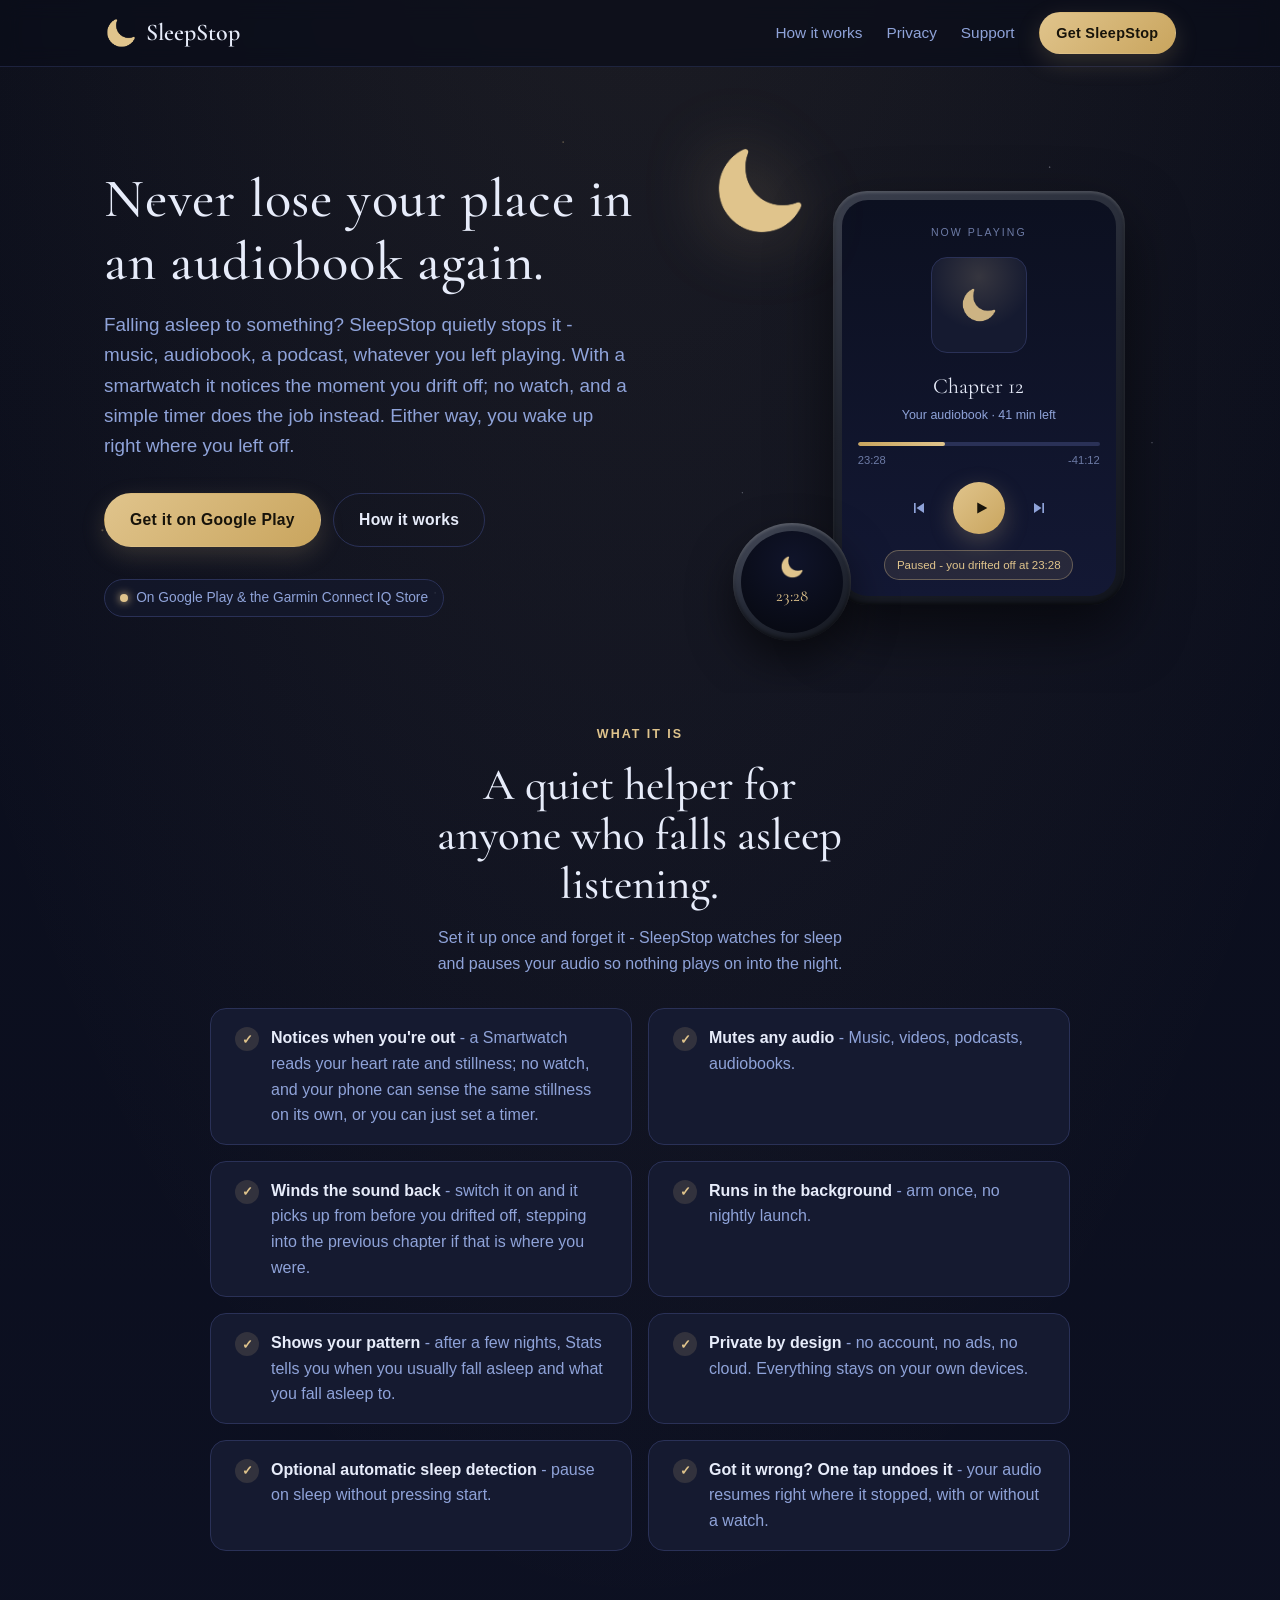
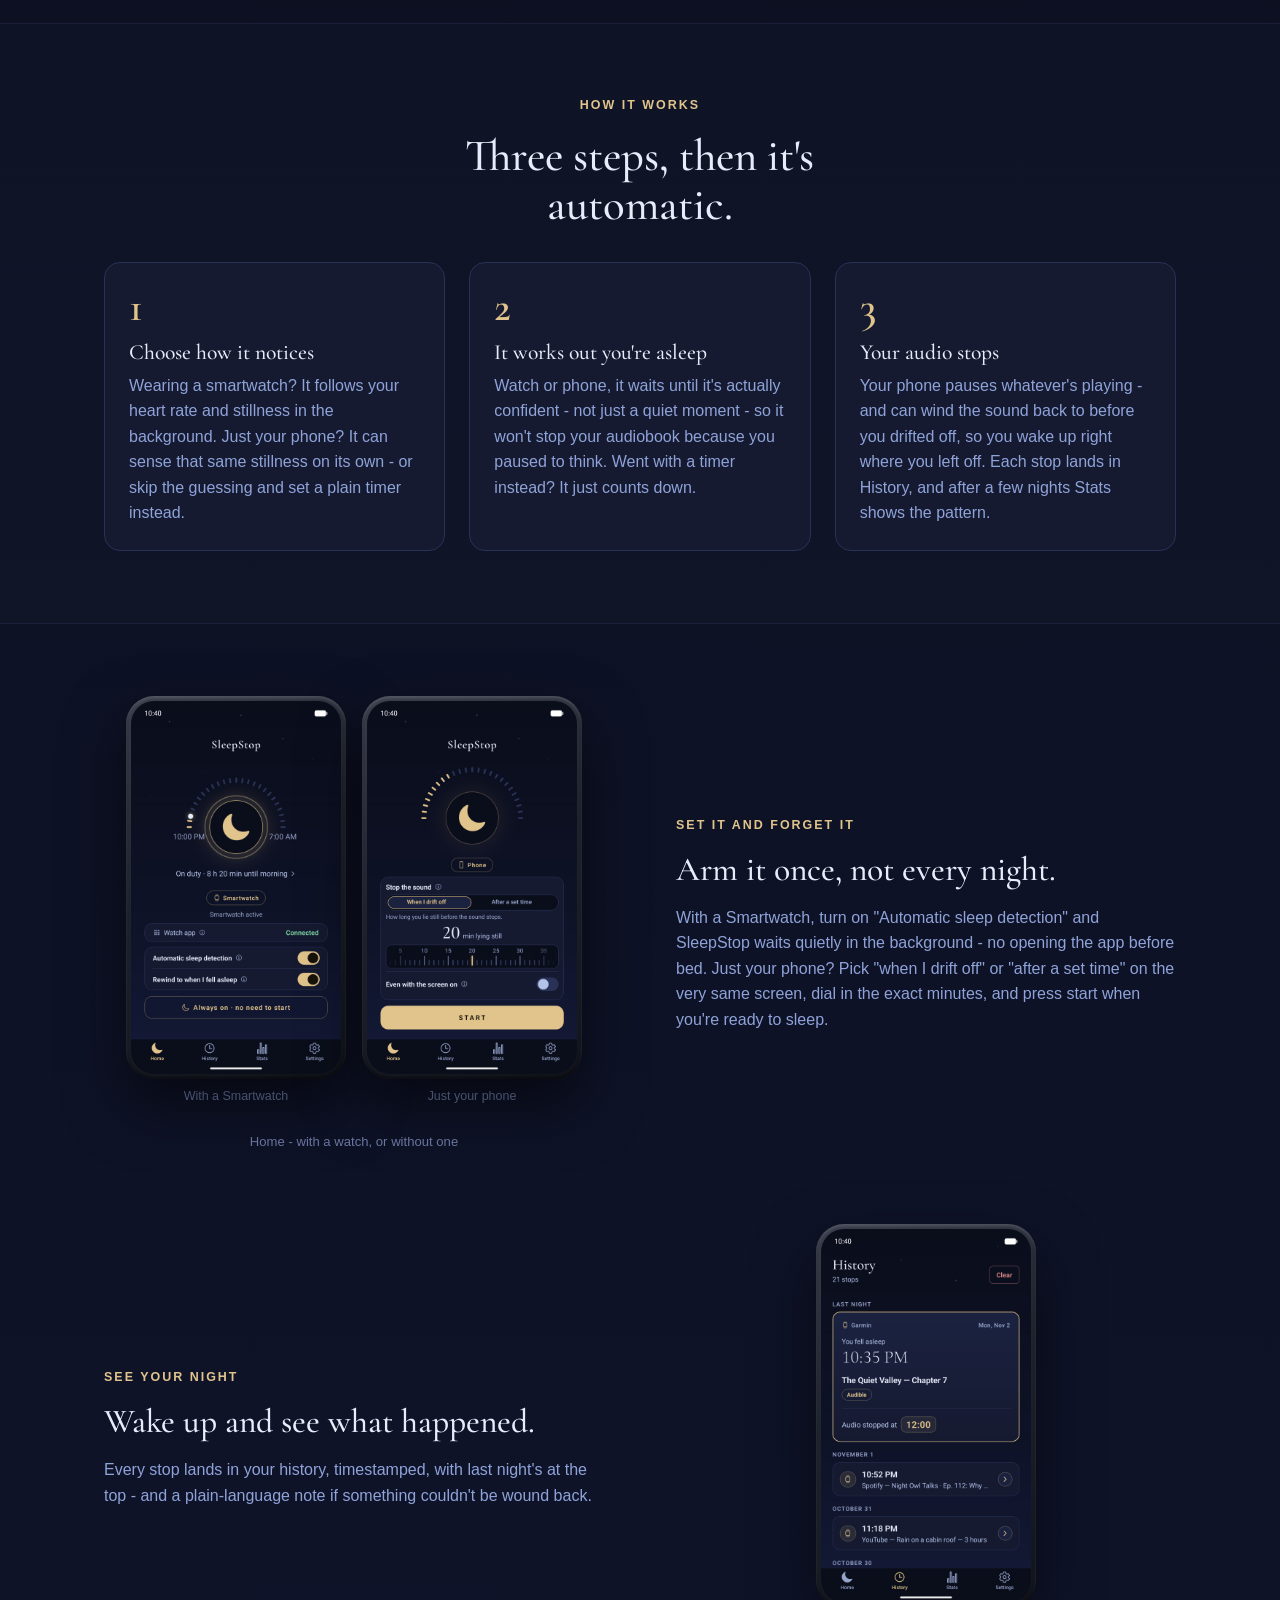
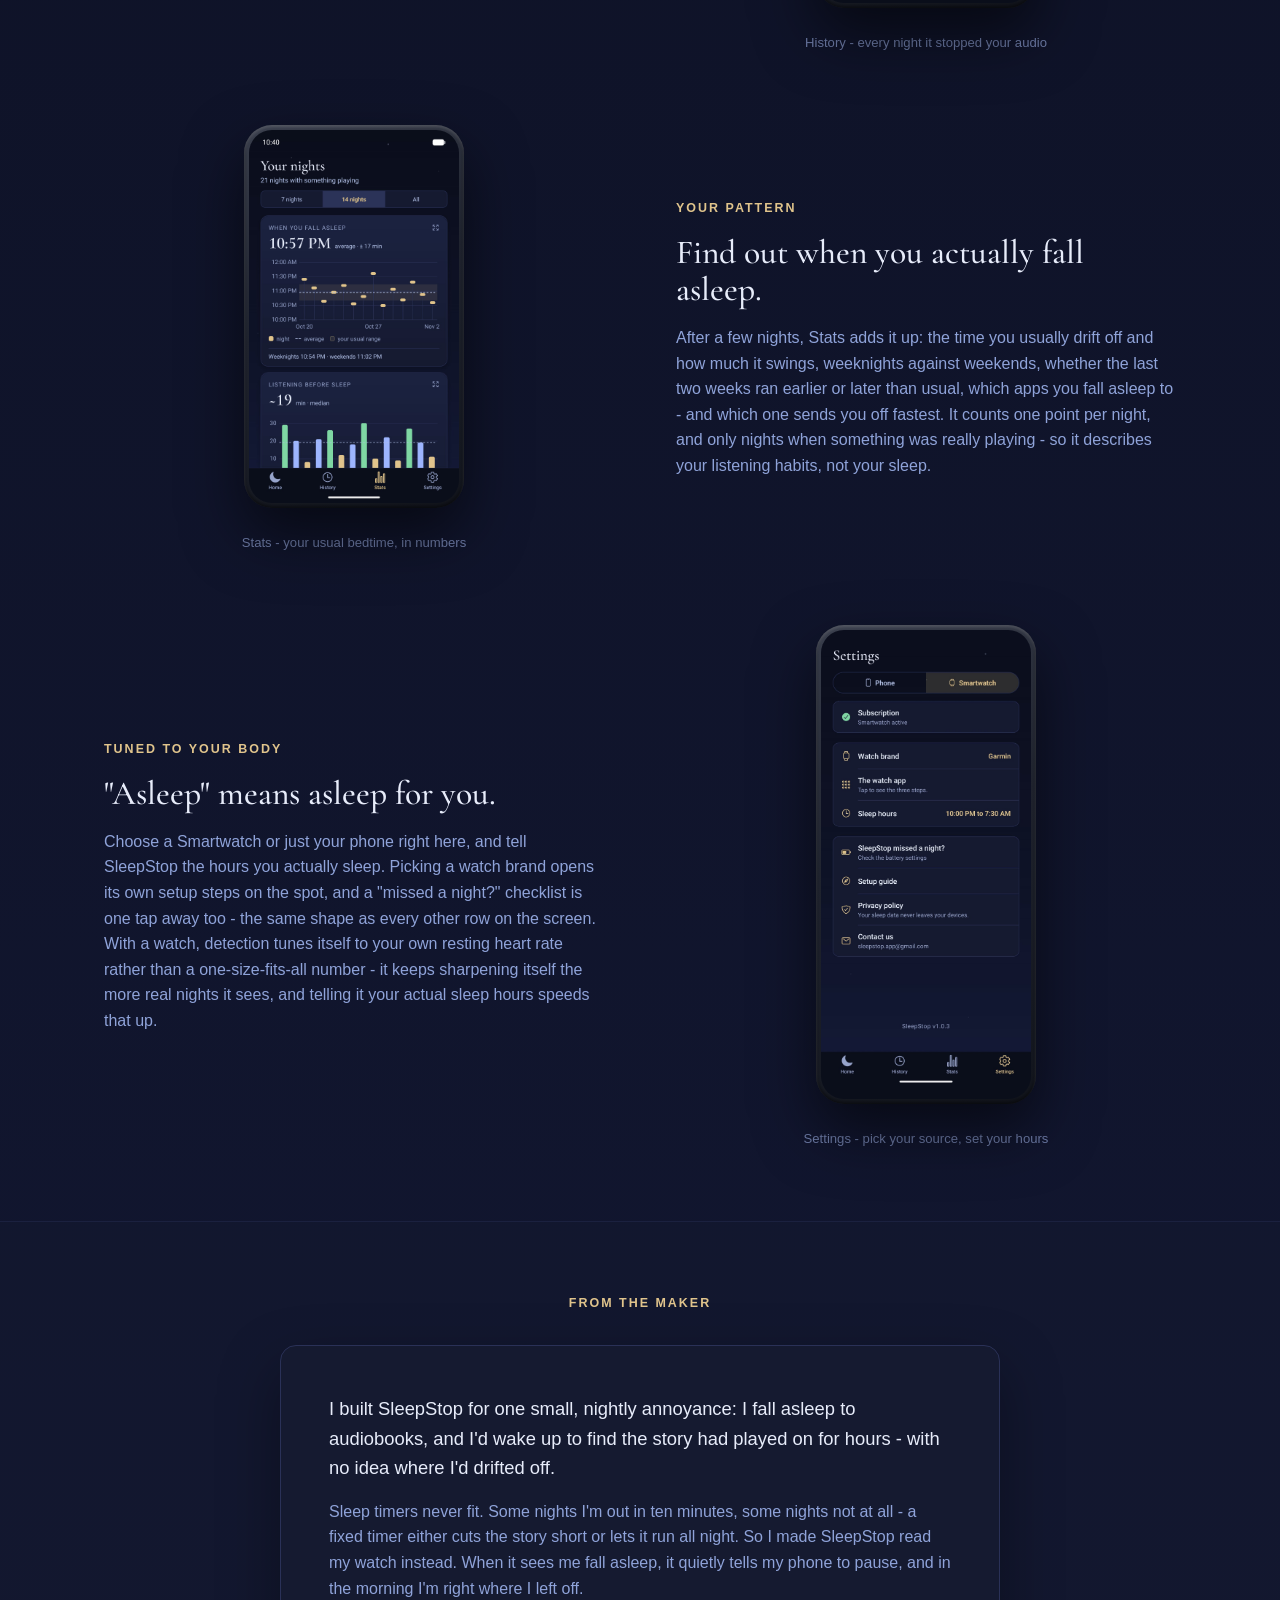
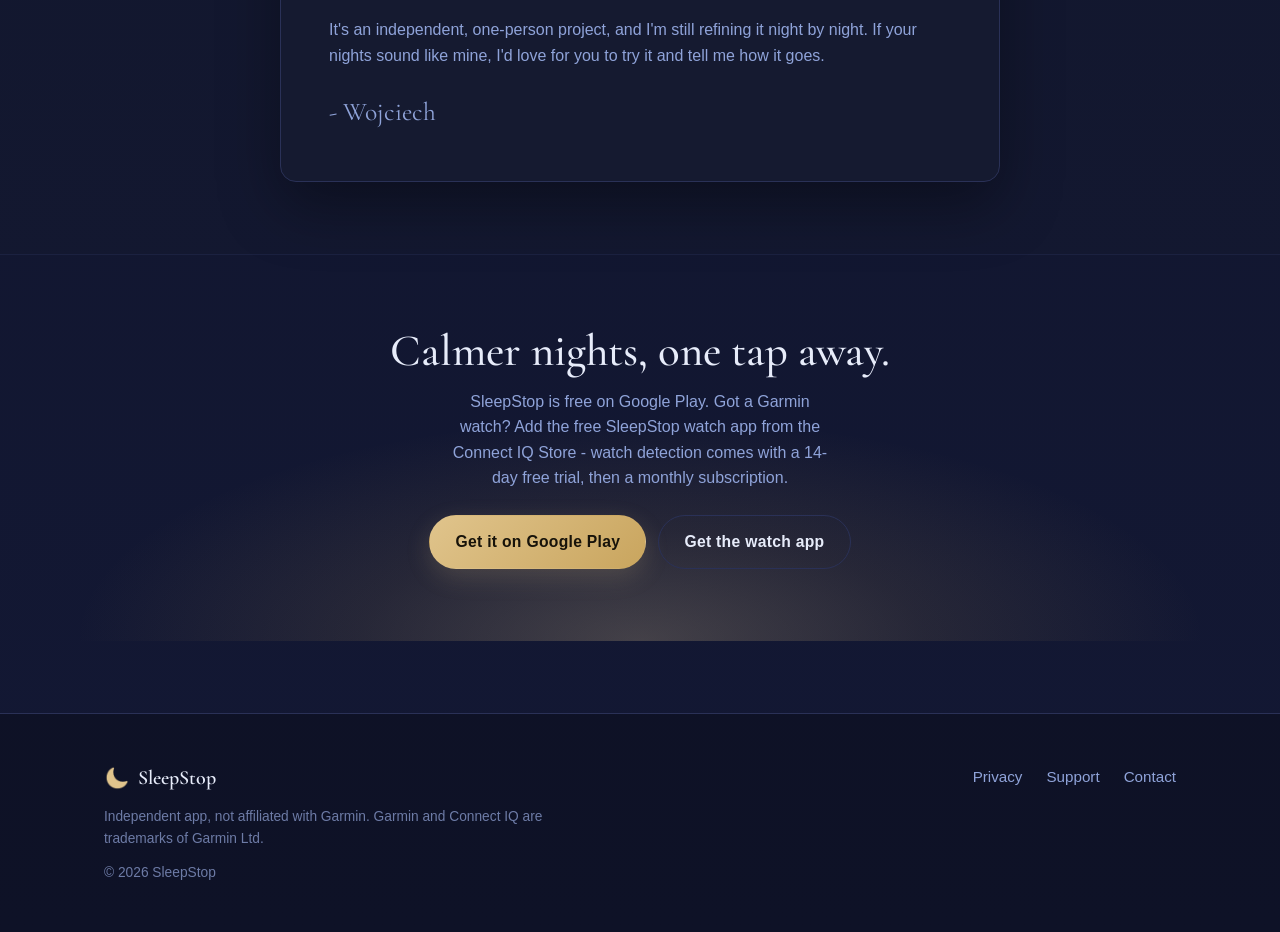
==== index.html @ f5558c72 "fix(site): slimmer equal phone frames, hover zoom only for mouse, v17 screenshots" ====
<!DOCTYPE html>
<html lang="en">
<head>
  <meta charset="UTF-8" />
  <meta name="viewport" content="width=device-width, initial-scale=1.0" />
  <title>SleepStop - never lose your place in an audiobook again</title>
  <meta name="description" content="SleepStop pauses whatever's playing when you fall asleep - it notices with a Smartwatch, or with your phone alone - so you wake up right where you left off." />
  <meta name="theme-color" content="#0a0d1a" />

  <!-- Social / link preview (Open Graph + Twitter). -->
  <meta property="og:type" content="website" />
  <meta property="og:site_name" content="SleepStop" />
  <meta property="og:url" content="https://wojsek-sek.github.io/SleepStopSite/" />
  <meta property="og:title" content="SleepStop - never lose your place in an audiobook again" />
  <meta property="og:description" content="SleepStop notices when you fall asleep - with a Smartwatch, or just your phone - and pauses whatever's playing, so you wake up right where you left off." />
  <meta property="og:image" content="https://wojsek-sek.github.io/SleepStopSite/assets/og-cover.png" />
  <meta property="og:image:width" content="2400" />
  <meta property="og:image:height" content="1260" />
  <meta property="og:image:alt" content="SleepStop - a gold crescent moon on a night-sky gradient." />
  <meta name="twitter:card" content="summary_large_image" />
  <meta name="twitter:title" content="SleepStop - never lose your place in an audiobook again" />
  <meta name="twitter:description" content="SleepStop notices when you fall asleep and pauses your audio - with a Smartwatch, or just your phone." />
  <meta name="twitter:image" content="https://wojsek-sek.github.io/SleepStopSite/assets/og-cover.png" />

  <link rel="icon" type="image/png" href="assets/moon.png" />
  <link rel="apple-touch-icon" href="assets/moon.png" />

  <!-- Cormorant Garamond is self-hosted (@font-face at the top of styles.css, files in
       assets/fonts/). It came from Google Fonts until 2026-09-04, which sent every visitor's IP
       and User-Agent to Google on a page that promises nothing leaves your device. Do not
       reintroduce a fonts.googleapis.com link here; see the note in styles.css. -->

  <link rel="stylesheet" href="styles.css" />
</head>
<body>

  <a class="skip-link" href="#main">Skip to content</a>

  <!-- ==================== Shared nav ==================== -->
  <header class="site-nav">
    <div class="nav-inner">
      <a class="brand" href="./">
        <img class="brand-mark" src="assets/moon.png" alt="" />
        <span class="brand-name">SleepStop</span>
      </a>
      <nav class="nav-links">
        <a class="nav-how" href="./#how-it-works">How it works</a>
        <a href="privacy.html">Privacy</a>
        <a href="support.html">Support</a>
        <a class="btn btn-primary btn-sm nav-cta" href="./#get">Get SleepStop</a>
      </nav>
    </div>
  </header>

  <main id="main">
    <!-- ==================== Hero ==================== -->
    <section class="hero">
      <div class="hero-stars" aria-hidden="true"></div>
      <div class="container hero-inner">
        <div class="hero-copy">
          <h1>Never lose your place in an audiobook again.</h1>
          <p class="hero-sub">
            Falling asleep to something? SleepStop quietly stops it - music,
            audiobook, a podcast, whatever you left playing. With a smartwatch it
            notices the moment you drift off; no watch, and a simple timer does the job
            instead. Either way, you wake up right where you left off.
          </p>
          <div class="hero-cta">
            <a class="btn btn-primary" href="https://play.google.com/store/apps/details?id=app.sleepstop.ws">Get it on Google Play</a>
            <a class="btn btn-secondary" href="./#how-it-works">How it works</a>
          </div>
          <div class="status-pill">
            On Google Play &amp; the Garmin Connect IQ Store
          </div>
        </div>

        <!-- Illustrative night scene - the moment SleepStop pauses the audio.
             Drawn in HTML/CSS (not a screenshot); decorative, so hidden from
             screen readers. -->
        <div class="hero-scene" aria-hidden="true">
          <img class="scene-moon" src="assets/moon.png" alt="" />
          <div class="scene-phone">
            <div class="scene-screen">
              <p class="scene-label">Now playing</p>
              <div class="scene-cover"><img src="assets/moon.png" alt="" /></div>
              <p class="scene-track">Chapter 12</p>
              <p class="scene-sub">Your audiobook · 41 min left</p>
              <div class="scene-progress"><span></span></div>
              <div class="scene-times"><span>23:28</span><span>-41:12</span></div>
              <div class="scene-controls">
                <svg viewBox="0 0 24 24"><path d="M6 6h2v12H6zM18 6l-9 6 9 6z"/></svg>
                <span class="scene-play"><svg viewBox="0 0 24 24"><path d="M9 6l11 6-11 6z"/></svg></span>
                <svg viewBox="0 0 24 24"><path d="M16 6h2v12h-2zM6 6l9 6-9 6z"/></svg>
              </div>
              <div class="scene-chip">Paused - you drifted off at 23:28</div>
            </div>
          </div>
          <div class="scene-watch">
            <div class="scene-watch-face">
              <img src="assets/moon.png" alt="" />
              <span>23:28</span>
            </div>
          </div>
        </div>
      </div>
    </section>

    <!-- ==================== What it is ==================== -->
    <section class="section">
      <div class="container">
        <div class="section-head">
          <p class="eyebrow">What it is</p>
          <h2>A quiet helper for anyone who falls asleep listening.</h2>
          <p>Set it up once and forget it - SleepStop watches for sleep and pauses your audio so nothing plays on into the night.</p>
        </div>
        <ul class="check-list">
          <li><span><strong>Notices when you're out</strong> - a Smartwatch reads your heart rate and stillness; no watch, and your phone can sense the same stillness on its own, or you can just set a timer.</span></li>
          <li><span><strong>Mutes any audio</strong> - Music, videos, podcasts, audiobooks.</span></li>
          <li><span><strong>Winds the sound back</strong> - switch it on and it picks up from before you drifted off, stepping into the previous chapter if that is where you were.</span></li>
          <li><span><strong>Runs in the background</strong> - arm once, no nightly launch.</span></li>
          <li><span><strong>Shows your pattern</strong> - after a few nights, Stats tells you when you usually fall asleep and what you fall asleep to.</span></li>
          <li><span><strong>Private by design</strong> - no account, no ads, no cloud. Everything stays on your own devices.</span></li>
          <li><span><strong>Optional automatic sleep detection</strong> - pause on sleep without pressing start.</span></li>
          <li><span><strong>Got it wrong? One tap undoes it</strong> - your audio resumes right where it stopped, with or without a watch.</span></li>
        </ul>
      </div>
    </section>

    <!-- ==================== How it works ==================== -->
    <section class="section section-alt" id="how-it-works">
      <div class="container">
        <div class="section-head">
          <p class="eyebrow">How it works</p>
          <h2>Three steps, then it's automatic.</h2>
        </div>
        <div class="steps">
          <div class="step">
            <div class="step-num">1</div>
            <h3>Choose how it notices</h3>
            <p>Wearing a smartwatch? It follows your heart rate and stillness in the background. Just your phone? It can sense that same stillness on its own - or skip the guessing and set a plain timer instead.</p>
          </div>
          <div class="step">
            <div class="step-num">2</div>
            <h3>It works out you're asleep</h3>
            <p>Watch or phone, it waits until it's actually confident - not just a quiet moment - so it won't stop your audiobook because you paused to think. Went with a timer instead? It just counts down.</p>
          </div>
          <div class="step">
            <div class="step-num">3</div>
            <h3>Your audio stops</h3>
            <p>Your phone pauses whatever's playing - and can wind the sound back to before you drifted off, so you wake up right where you left off. Each stop lands in History, and after a few nights Stats shows the pattern.</p>
          </div>
        </div>
      </div>
    </section>

    <!-- ==================== Feature rows ====================
         Ordered like the app's own tabs (Home -> History -> Stats -> Settings), so the story
         on the page walks the same path a new user walks in the app. -->
    <section class="section">
      <div class="container features">
        <div class="feature-row">
          <div class="feature-media">
            <div class="phone-pair">
              <div class="phone-pair-item">
                <div class="phone-frame">
                  <img src="assets/phone-home.jpg" alt="SleepStop Home screen in Smartwatch mode: a dial counting down to morning, the watch connected, and the Automatic sleep detection and Rewind to when I fell asleep toggles" />
                </div>
                <p class="pair-label">With a Smartwatch</p>
              </div>
              <div class="phone-pair-item">
                <div class="phone-frame">
                  <img src="assets/phone-home-phone.jpg" alt="SleepStop Home screen in phone-only mode: choose to stop when you drift off, or dial in how many minutes you lie still, with a START button" />
                </div>
                <p class="pair-label">Just your phone</p>
              </div>
            </div>
            <p class="feature-caption">Home - with a watch, or without one</p>
          </div>
          <div class="feature-text">
            <p class="eyebrow">Set it and forget it</p>
            <h3>Arm it once, not every night.</h3>
            <p>With a Smartwatch, turn on "Automatic sleep detection" and SleepStop waits quietly in the
              background - no opening the app before bed. Just your phone? Pick "when I
              drift off" or "after a set time" on the very same screen, dial in the exact
              minutes, and press start when you're ready to sleep.</p>
          </div>
        </div>

        <div class="feature-row">
          <div class="feature-media">
            <div class="phone-frame">
              <img src="assets/phone-history.jpg" alt="SleepStop History: last night's stop outlined in gold - when you fell asleep, the audiobook and chapter, and where it stopped - above a timestamped list of earlier nights." />
            </div>
            <p class="feature-caption">History - every night it stopped your audio</p>
          </div>
          <div class="feature-text">
            <p class="eyebrow">See your night</p>
            <h3>Wake up and see what happened.</h3>
            <p>Every stop lands in your history, timestamped, with last night's at the top -
              and a plain-language note if something couldn't be wound back.</p>
          </div>
        </div>

        <div class="feature-row">
          <div class="feature-media">
            <div class="phone-frame">
              <img src="assets/phone-stats.jpg" alt="SleepStop Stats screen: when you fall asleep over the last 7 days, 14 days or all nights, how many minutes you listen before you drift off, and what you fall asleep to" />
            </div>
            <p class="feature-caption">Stats - your usual bedtime, in numbers</p>
          </div>
          <div class="feature-text">
            <p class="eyebrow">Your pattern</p>
            <h3>Find out when you actually fall asleep.</h3>
            <p>After a few nights, Stats adds it up: the time you usually drift off and
              how much it swings, weeknights against weekends, whether the last two weeks
              ran earlier or later than usual, which apps you fall asleep to - and which
              one sends you off fastest. It counts one point per night, and
              only nights when something was really playing - so it describes your
              listening habits, not your sleep.</p>
          </div>
        </div>

        <div class="feature-row">
          <div class="feature-media">
            <div class="phone-frame">
              <img src="assets/phone-settings.jpg" alt="SleepStop Settings screen: a phone-or-watch source picker, the subscription, then grouped rows for your watch brand, its setup steps and your sleep hours, and help, privacy and contact" />
            </div>
            <p class="feature-caption">Settings - pick your source, set your hours</p>
          </div>
          <div class="feature-text">
            <p class="eyebrow">Tuned to your body</p>
            <h3>"Asleep" means asleep for you.</h3>
            <p>Choose a Smartwatch or just your phone right here, and tell SleepStop
              the hours you actually sleep. Picking a watch brand opens its own setup steps
              on the spot, and a "missed a night?" checklist is one tap away too - the same
              shape as every other row on the screen. With a watch, detection tunes itself to
              your own resting heart rate rather than a one-size-fits-all number - it keeps
              sharpening itself the more real nights it sees, and telling it your actual
              sleep hours speeds that up.</p>
          </div>
        </div>
      </div>
    </section>

    <!-- ==================== Founder memo ==================== -->
    <section class="section section-alt">
      <div class="container">
        <div class="section-head">
          <p class="eyebrow">From the maker</p>
        </div>
        <div class="memo-card">
          <p class="memo-lead">I built SleepStop for one small, nightly annoyance: I fall
            asleep to audiobooks, and I'd wake up to find the story had played on for
            hours - with no idea where I'd drifted off.</p>
          <p>Sleep timers never fit. Some nights I'm out in ten minutes, some nights not
            at all - a fixed timer either cuts the story short or lets it run all night.
            So I made SleepStop read my watch instead. When it sees me fall asleep, it
            quietly tells my phone to pause, and in the morning I'm right where I left
            off.</p>
          <p>It's an independent, one-person project, and I'm still refining it night by
            night. If your nights sound like mine, I'd love for you to try it and tell me
            how it goes.</p>
          <p class="memo-sign">- Wojciech</p>
        </div>
      </div>
    </section>

    <!-- ==================== Final CTA (dawn) ==================== -->
    <section class="cta-final" id="get">
      <div class="container">
        <h2>Calmer nights, one tap away.</h2>
        <p>SleepStop is free on Google Play. Got a Garmin watch? Add the free SleepStop
          watch app from the Connect IQ Store - watch detection comes with a 14-day free
          trial, then a monthly subscription.</p>
        <div class="cta-buttons">
          <a class="btn btn-primary" href="https://play.google.com/store/apps/details?id=app.sleepstop.ws">Get it on Google Play</a>
          <a class="btn btn-secondary" href="https://apps.garmin.com/apps/57247def-3a3c-4caf-bb72-bbf6363b6054">Get the watch app</a>
        </div>
      </div>
    </section>

  </main>

  <!-- ==================== Shared footer ==================== -->
  <footer class="site-footer">
    <div class="footer-inner">
      <div class="footer-top">
        <a class="footer-brand" href="./">
          <img src="assets/moon.png" alt="" />
          <span>SleepStop</span>
        </a>
        <nav class="footer-links">
          <a href="privacy.html">Privacy</a>
          <a href="support.html">Support</a>
          <a href="support.html#contact">Contact</a>
        </nav>
      </div>
      <p class="footer-fine">
        Independent app, not affiliated with Garmin. Garmin and Connect IQ are
        trademarks of Garmin Ltd.
      </p>
      <p class="footer-copy">© 2026 SleepStop</p>
    </div>
  </footer>

</body>
</html>
---- styles.css ----
/* ==========================================================================
   SleepStop — Nokturn stylesheet ("moonlight on ink")
   Shared across index.html, privacy.html, support.html.
   Tokens mirror ../StopSleepApp/src/theme.ts — keep the two in sync.
   ========================================================================== */

/* ---- Display face (self-hosted) ----------------------------------------

   ⚠️ SELF-HOSTED BECAUSE THE PAGE CONTRADICTED ITS OWN PRIVACY POLICY
   (2026-09-04, found in a security/privacy review).

   These three faces were loaded from fonts.googleapis.com / fonts.gstatic.com
   until today — which handed Google the IP address and User-Agent of every
   visitor, on the very page whose headline promise is "no server, no analytics,
   no ads" and "everything stays on your own devices". The words were true about
   the APP and false about the PAGE SAYING THEM. Nothing else on this site
   contacts a third party, so removing this removed the last one.

   Provenance, so nobody has to re-derive it: subset from the TTFs already on
   disk in ../StopSleepApp/node_modules/@expo-google-fonts/cormorant-garamond
   (the same family the app itself renders, so the two cannot drift), via
   `python -m fontTools.subset --flavor=woff2` restricted to the Latin +
   Latin-Ext ranges and the kern/liga/clig/calt features. 1.95 MB of TTF became
   78 KB of woff2 across all three — SMALLER over the wire than the Google
   request it replaces, which fetched five faces where the CSS below uses three.

   ⚠️ LICENCE: SIL Open Font License 1.1, and self-hosting is REDISTRIBUTION,
   which the OFL only permits with the licence alongside — hence
   assets/fonts/OFL.txt. Do not delete it. Subsetting is a modification, allowed
   here because Cormorant declares NO Reserved Font Name (checked in the licence
   text itself, not assumed), so the family name may stay as it is.

   400 is not decorative: .memo-sign, .scene-track and .scene-watch-face set the
   display family without a weight and therefore inherit it. Adding a weight to
   this stylesheet that has no @font-face here now means a SILENT fallback to
   Georgia rather than a missing file — check this block when you do.
   ------------------------------------------------------------------------ */
@font-face {
  font-family: 'Cormorant Garamond';
  font-style: normal;
  font-weight: 400;
  font-display: swap;
  src: url('assets/fonts/cormorant-garamond-400.woff2') format('woff2');
}
@font-face {
  font-family: 'Cormorant Garamond';
  font-style: normal;
  font-weight: 500;
  font-display: swap;
  src: url('assets/fonts/cormorant-garamond-500.woff2') format('woff2');
}
@font-face {
  font-family: 'Cormorant Garamond';
  font-style: normal;
  font-weight: 600;
  font-display: swap;
  src: url('assets/fonts/cormorant-garamond-600.woff2') format('woff2');
}

/* ---- Design tokens ------------------------------------------------------ */
:root {
  /* Ink background gradient */
  --bg:          #0a0d1a;
  --bg-mid:      #0e1226;
  --bg-deep:     #131834;

  /* Surfaces */
  --card:        #151a30;
  --card-border: #2a3157;

  /* Moon-gold accent */
  --accent:      #e0c48c;
  --accent-deep: #c9a55e;
  --on-accent:   #17130a;

  /* Text */
  --text-prime:  #e7ecfa;
  --text-muted:  #8fa3d9;
  --text-faint:  #6d7ba6;

  /* State */
  --success:     #7fd8a4;
  --danger:      #e08a8a;

  /* Radii (theme.ts radius) */
  --radius-sm:   8px;
  --radius-md:   10px;
  --radius-lg:   16px;
  --radius-pill: 999px;

  /* Spacing (theme.ts 4-pt scale) */
  --space-xs:  4px;
  --space-sm:  8px;
  --space-md:  12px;
  --space-lg:  16px;
  --space-xl:  24px;
  --space-2xl: 32px;
  --space-3xl: 48px;
  --space-4xl: 72px;

  /* Type */
  --font-display: 'Cormorant Garamond', Georgia, 'Times New Roman', serif;
  --font-body: -apple-system, BlinkMacSystemFont, 'Segoe UI', Roboto, Helvetica,
               Arial, sans-serif;

  /* Layout */
  --measure: 1120px;     /* max content width */
  --measure-read: 720px; /* narrow measure for long-form reading */
}

/* ---- Reset / base ------------------------------------------------------- */
*,
*::before,
*::after { box-sizing: border-box; }

html { -webkit-text-size-adjust: 100%; scroll-behavior: smooth; }

body {
  margin: 0;
  min-height: 100vh;
  font-family: var(--font-body);
  font-size: 16px;
  line-height: 1.6;
  color: var(--text-prime);
  background-color: var(--bg);
  /* Ink gradient + a soft radial glow top-center. */
  background-image:
    radial-gradient(120% 70% at 50% -10%,
      rgba(224, 196, 140, 0.10) 0%,
      rgba(224, 196, 140, 0.00) 55%),
    linear-gradient(180deg,
      var(--bg) 0%,
      var(--bg-mid) 45%,
      var(--bg-deep) 100%);
  background-repeat: no-repeat;
  -webkit-font-smoothing: antialiased;
  text-rendering: optimizeLegibility;
  overflow-x: hidden; /* body never scrolls horizontally */
}

img { max-width: 100%; display: block; }

a { color: inherit; text-decoration: none; }

/* ---- Accessibility ------------------------------------------------------ */
/* Visible keyboard focus only (mouse clicks stay clean via :focus-visible). */
a:focus-visible,
.btn:focus-visible,
summary:focus-visible {
  outline: 2px solid var(--accent);
  outline-offset: 3px;
  border-radius: var(--radius-sm);
}

/* Skip link — off-screen until focused, then pinned top-left. */
.skip-link {
  position: absolute;
  left: var(--space-md);
  top: -120px;
  z-index: 100;
  padding: 0.6em 1.1em;
  border-radius: var(--radius-pill);
  background: var(--accent);
  color: var(--on-accent);
  font-weight: 600;
  transition: top 0.15s ease;
}
.skip-link:focus { top: var(--space-md); }

/* Respect a reduced-motion preference: drop transforms, transitions, smooth scroll. */
@media (prefers-reduced-motion: reduce) {
  html { scroll-behavior: auto; }
  *, *::before, *::after {
    animation-duration: 0.01ms !important;
    animation-iteration-count: 1 !important;
    transition-duration: 0.01ms !important;
  }
  .btn:hover { transform: none; }
  .feature-media > .phone-frame:hover,
  .phone-pair .phone-frame:hover,
  .device-combo:hover { transform: none; }
}

/* ---- Typography --------------------------------------------------------- */
h1, h2, h3 {
  font-family: var(--font-display);
  font-weight: 500;
  line-height: 1.1;
  margin: 0 0 var(--space-lg);
  color: var(--text-prime);
}

h1 { font-size: clamp(2.4rem, 6vw, 4rem); letter-spacing: 0.8px; line-height: 1.16; }
h2 { font-size: clamp(1.9rem, 4vw, 2.8rem); }
h3 { font-size: clamp(1.3rem, 2.5vw, 1.6rem); }

p { margin: 0 0 var(--space-lg); }

.eyebrow {
  font-family: var(--font-body);
  text-transform: uppercase;
  letter-spacing: 2px;
  font-size: 0.78rem;
  font-weight: 600;
  color: var(--accent);
  margin: 0 0 var(--space-lg);
}

.lead { color: var(--text-muted); font-size: 1.12rem; }
.muted { color: var(--text-muted); }
.faint { color: var(--text-faint); }

/* ---- Layout ------------------------------------------------------------- */
.container {
  width: 100%;
  max-width: var(--measure);
  margin-inline: auto;
  padding-inline: var(--space-xl);
}

.section { padding-block: var(--space-4xl); }
/* Pull the first section up under the hero — the hero already leaves generous air below. */
.hero + .section { padding-top: var(--space-2xl); }

/* ---- Buttons ------------------------------------------------------------ */
.btn {
  display: inline-flex;
  align-items: center;
  justify-content: center;
  gap: var(--space-sm);
  font-family: var(--font-body);
  font-size: 0.98rem;
  font-weight: 600;
  letter-spacing: 0.3px;
  padding: 0.85em 1.6em;
  border-radius: var(--radius-pill);
  border: 1px solid transparent;
  cursor: pointer;
  transition: transform 0.15s ease, box-shadow 0.2s ease, background 0.2s ease,
    border-color 0.2s ease, color 0.2s ease;
  white-space: nowrap;
}
.btn:hover { transform: translateY(-1px); }
.btn:active { transform: translateY(0); }

.btn-primary {
  color: var(--on-accent);
  background-image: linear-gradient(135deg, var(--accent) 0%, var(--accent-deep) 100%);
  box-shadow: 0 8px 24px rgba(224, 196, 140, 0.18);
}
.btn-primary:hover { box-shadow: 0 10px 30px rgba(224, 196, 140, 0.28); }

.btn-secondary {
  color: var(--text-prime);
  background: transparent;
  border-color: var(--card-border);
}
.btn-secondary:hover { border-color: var(--accent); color: var(--accent); }

.btn-sm { padding: 0.6em 1.15em; font-size: 0.9rem; }

/* ---- Top navigation ----------------------------------------------------- */
.site-nav {
  position: sticky;
  top: 0;
  z-index: 50;
  backdrop-filter: blur(10px);
  background: rgba(10, 13, 26, 0.72);
  border-bottom: 1px solid rgba(42, 49, 87, 0.6);
}
.nav-inner {
  max-width: var(--measure);
  margin-inline: auto;
  padding: var(--space-md) var(--space-xl);
  display: flex;
  align-items: center;
  justify-content: space-between;
  gap: var(--space-lg);
}
.brand {
  display: inline-flex;
  align-items: center;
  gap: var(--space-sm);
}
.brand-mark { width: 34px; height: 34px; }
.brand-name {
  font-family: var(--font-display);
  font-size: 1.5rem;
  font-weight: 600;
  color: var(--text-prime);
}
.nav-links {
  display: flex;
  align-items: center;
  gap: var(--space-xl);
}
.nav-links a:not(.btn) {
  color: var(--text-muted);
  font-size: 0.96rem;
  font-weight: 500;
  transition: color 0.15s ease;
}
.nav-links a:not(.btn):hover { color: var(--text-prime); }

/* ---- Footer ------------------------------------------------------------- */
.site-footer {
  border-top: 1px solid var(--card-border);
  margin-top: var(--space-4xl);
  background: rgba(10, 13, 26, 0.5);
}
.footer-inner {
  max-width: var(--measure);
  margin-inline: auto;
  padding: var(--space-3xl) var(--space-xl);
  display: flex;
  flex-direction: column;
  gap: var(--space-md);
}
.footer-top {
  display: flex;
  flex-wrap: wrap;
  align-items: center;
  justify-content: space-between;
  gap: var(--space-lg);
}
.footer-brand {
  display: inline-flex;
  align-items: center;
  gap: var(--space-sm);
  font-family: var(--font-display);
  font-size: 1.25rem;
  font-weight: 600;
  color: var(--text-prime);
}
.footer-brand img { width: 26px; height: 26px; }
.footer-links {
  display: flex;
  flex-wrap: wrap;
  gap: var(--space-xl);
}
.footer-links a {
  color: var(--text-muted);
  font-size: 0.95rem;
  transition: color 0.15s ease;
}
.footer-links a:hover { color: var(--accent); }
.footer-fine { color: var(--text-faint); font-size: 0.86rem; margin: 0; max-width: 60ch; }
.footer-copy { color: var(--text-faint); font-size: 0.86rem; margin: 0; }

/* ==========================================================================
   Hero (Home)
   ========================================================================== */
.hero {
  position: relative;
  overflow: hidden;
  text-align: center;
  padding-block: var(--space-4xl) var(--space-3xl);
}
/* CSS star field — faint scattered dots, no images. */
.hero-stars {
  position: absolute;
  inset: 0;
  pointer-events: none;
  background-image:
    radial-gradient(1.4px 1.4px at 12% 22%, rgba(231, 236, 250, 0.55), transparent),
    radial-gradient(1.2px 1.2px at 82% 16%, rgba(231, 236, 250, 0.45), transparent),
    radial-gradient(1.6px 1.6px at 68% 38%, rgba(224, 196, 140, 0.55), transparent),
    radial-gradient(1.1px 1.1px at 26% 52%, rgba(231, 236, 250, 0.40), transparent),
    radial-gradient(1.3px 1.3px at 44% 12%, rgba(224, 196, 140, 0.45), transparent),
    radial-gradient(1.2px 1.2px at 90% 60%, rgba(231, 236, 250, 0.35), transparent),
    radial-gradient(1.5px 1.5px at 8% 74%, rgba(224, 196, 140, 0.40), transparent),
    radial-gradient(1.1px 1.1px at 58% 68%, rgba(231, 236, 250, 0.35), transparent),
    radial-gradient(1.3px 1.3px at 34% 84%, rgba(231, 236, 250, 0.30), transparent),
    radial-gradient(1.2px 1.2px at 76% 82%, rgba(224, 196, 140, 0.35), transparent);
  background-repeat: no-repeat;
}
/* Split hero: copy on the left, the night scene on the right (stacks on small screens). */
.hero-inner {
  position: relative;
  z-index: 1;
  display: grid;
  grid-template-columns: minmax(0, 1.05fr) minmax(0, 0.95fr);
  align-items: center;
  gap: var(--space-3xl);
  text-align: left;
}
/* Slightly smaller than the global h1 so the headline sets in two clean lines. */
.hero h1 { font-size: clamp(2.2rem, 4.6vw, 3.4rem); max-width: 21ch; }
.hero-sub {
  max-width: 50ch;
  margin: var(--space-lg) 0 var(--space-2xl);
  color: var(--text-muted);
  font-size: 1.18rem;
}
.hero-cta {
  display: flex;
  flex-wrap: wrap;
  gap: var(--space-md);
}

/* ---- Hero night scene (drawn, no screenshots) ---------------------------- */
.hero-scene {
  position: relative;
  width: min(100%, 400px);
  margin-inline: auto;
  padding: 52px 0 40px; /* air for the moon above and the watch below */
}
/* Upper-LEFT on purpose: the phone owns the right half and the watch the lower-left
   corner, so this is the only open sky — on the right the moon slid behind the phone
   bezel (maintainer feedback 2026-07-17). z-index keeps it in front even if a few px
   of the float animation graze the phone's corner. */
.scene-moon {
  position: absolute;
  top: 0;
  left: -6%;
  z-index: 2;
  width: clamp(76px, 8vw, 104px);
  filter: drop-shadow(0 0 36px rgba(224, 196, 140, 0.3));
  animation: moon-float 8s ease-in-out infinite;
}
@keyframes moon-float {
  0%, 100% { transform: translateY(0); }
  50%      { transform: translateY(-12px); }
}

/* The phone playing the audiobook — same bezel language as .phone-frame. */
.scene-phone {
  position: relative;
  z-index: 1;
  width: min(78%, 292px);
  margin-left: auto;  /* sit right so the watch can own the lower-left corner */
  margin-right: 8px;
  border-radius: 34px;
  padding: 9px;
  background: linear-gradient(155deg, #3a3f4d 0%, #20242f 45%, #12151d 100%);
  box-shadow:
    0 26px 60px rgba(0, 0, 0, 0.55),
    inset 0 2px 3px rgba(255, 255, 255, 0.16),
    inset 0 -2px 4px rgba(0, 0, 0, 0.6);
}
.scene-screen {
  border-radius: 26px;
  background: linear-gradient(180deg, #0c1020 0%, #131834 100%);
  padding: var(--space-xl) var(--space-lg) var(--space-lg);
  display: flex;
  flex-direction: column;
  align-items: center;
  text-align: center;
}
.scene-label {
  margin: 0 0 var(--space-lg);
  text-transform: uppercase;
  letter-spacing: 2px;
  font-size: 0.66rem;
  color: var(--text-faint);
}
.scene-cover {
  width: 96px;
  height: 96px;
  border-radius: var(--radius-lg);
  display: grid;
  place-items: center;
  background:
    radial-gradient(80% 80% at 50% 20%, rgba(224, 196, 140, 0.16), transparent 70%),
    var(--card);
  border: 1px solid var(--card-border);
  margin-bottom: var(--space-lg);
}
.scene-cover img { width: 40px; opacity: 0.9; }
.scene-track {
  margin: 0;
  font-family: var(--font-display);
  font-size: 1.35rem;
  color: var(--text-prime);
}
.scene-sub { margin: 2px 0 var(--space-lg); font-size: 0.78rem; color: var(--text-muted); }
.scene-progress {
  width: 100%;
  height: 4px;
  border-radius: var(--radius-pill);
  background: var(--card-border);
  overflow: hidden;
}
.scene-progress span {
  display: block;
  width: 36%;
  height: 100%;
  border-radius: inherit;
  background: linear-gradient(90deg, var(--accent-deep), var(--accent));
}
.scene-times {
  width: 100%;
  display: flex;
  justify-content: space-between;
  font-size: 0.7rem;
  color: var(--text-faint);
  margin-top: 6px;
}
.scene-controls {
  display: flex;
  align-items: center;
  gap: var(--space-xl);
  margin: var(--space-md) 0 var(--space-lg);
}
.scene-controls svg { width: 20px; height: 20px; fill: var(--text-muted); }
.scene-play {
  width: 52px;
  height: 52px;
  border-radius: 50%;
  display: grid;
  place-items: center;
  background-image: linear-gradient(135deg, var(--accent) 0%, var(--accent-deep) 100%);
  box-shadow: 0 8px 24px rgba(224, 196, 140, 0.25);
}
.scene-play svg { width: 22px; height: 22px; fill: var(--on-accent); margin-left: 3px; }
.scene-chip {
  padding: 0.45em 1em;
  border-radius: var(--radius-pill);
  border: 1px solid rgba(224, 196, 140, 0.35);
  background: rgba(224, 196, 140, 0.1);
  color: var(--accent);
  font-size: 0.72rem;
  white-space: nowrap;
}

/* The watch that noticed — overlapping the phone's lower-left corner. */
.scene-watch {
  position: absolute;
  bottom: 4px;
  left: 0;
  z-index: 2;
  width: 118px;
  aspect-ratio: 1;
  border-radius: 50%;
  padding: 8px;
  background: linear-gradient(145deg, #4a4f5e 0%, #262b38 45%, #14171f 100%);
  box-shadow:
    0 20px 44px rgba(0, 0, 0, 0.55),
    inset 0 2px 3px rgba(255, 255, 255, 0.18),
    inset 0 -2px 4px rgba(0, 0, 0, 0.6);
}
.scene-watch-face {
  width: 100%;
  height: 100%;
  border-radius: 50%;
  background: radial-gradient(90% 90% at 50% 30%, #10142a 0%, #05070d 100%);
  display: flex;
  flex-direction: column;
  align-items: center;
  justify-content: center;
  gap: 3px;
}
.scene-watch-face img { width: 26px; }
.scene-watch-face span {
  font-family: var(--font-display);
  font-size: 1.05rem;
  color: var(--accent);
}

/* Status pill */
.status-pill {
  display: inline-flex;
  align-items: center;
  gap: var(--space-sm);
  margin-top: var(--space-2xl);
  padding: 0.5em 1.1em;
  border-radius: var(--radius-pill);
  border: 1px solid var(--card-border);
  background: rgba(21, 26, 48, 0.6);
  color: var(--text-muted);
  font-size: 0.86rem;
}
.status-pill::before {
  content: "";
  flex: 0 0 auto; /* keep the dot a perfect circle when the label wraps */
  width: 8px; height: 8px;
  border-radius: 50%;
  background: var(--accent);
  box-shadow: 0 0 8px var(--accent);
}

/* Shared centered section heading */
.section-head { text-align: center; max-width: 46ch; margin: 0 auto var(--space-2xl); }
/* :not(.eyebrow) — otherwise this would override the eyebrow's gold color and its
   bottom margin (the eyebrow is also a <p>), squashing it onto the heading. */
.section-head p:not(.eyebrow) { color: var(--text-muted); margin: 0; }

/* Subtle tinted band to alternate section rhythm (Portal pattern) */
.section-alt {
  background: rgba(21, 26, 48, 0.35);
  border-block: 1px solid rgba(42, 49, 87, 0.4);
}

/* ---- What it is: checklist ---------------------------------------------- */
.check-list {
  list-style: none;
  padding: 0;
  margin: 0 auto;
  max-width: 860px;
  display: grid;
  grid-template-columns: repeat(2, 1fr);
  gap: var(--space-lg);
}
.check-list li {
  display: flex;
  align-items: flex-start;
  gap: var(--space-md);
  padding: var(--space-lg) var(--space-xl);
  background: var(--card);
  border: 1px solid var(--card-border);
  border-radius: var(--radius-lg);
}
.check-list li::before {
  content: "\2713"; /* ✓ */
  flex: 0 0 auto;
  display: grid;
  place-items: center;
  width: 24px;
  height: 24px;
  margin-top: 2px;
  border-radius: 50%;
  background: rgba(224, 196, 140, 0.14);
  color: var(--accent);
  font-size: 0.82rem;
  font-weight: 700;
}
.check-list strong { color: var(--text-prime); font-weight: 600; }
.check-list span { color: var(--text-muted); }

/* ---- How it works: numbered steps --------------------------------------- */
.steps {
  display: grid;
  grid-template-columns: repeat(3, 1fr);
  gap: var(--space-xl);
}
.step {
  padding: var(--space-xl);
  background: var(--card);
  border: 1px solid var(--card-border);
  border-radius: var(--radius-lg);
}
.step-num {
  font-family: var(--font-display);
  font-size: 2.6rem;
  font-weight: 600;
  line-height: 1;
  color: var(--accent);
  margin-bottom: var(--space-md);
}
.step h3 { margin-bottom: var(--space-sm); font-size: 1.35rem; }
.step p { color: var(--text-muted); margin: 0; }

/* ---- Feature rows (alternating media / text) ---------------------------- */
.feature-row {
  display: grid;
  grid-template-columns: 1fr 1fr;
  gap: var(--space-4xl);
  align-items: center;
}
.feature-row + .feature-row { margin-top: var(--space-4xl); }
/* Flip every second row so media and text alternate sides. */
.feature-row:nth-child(even) .feature-media { order: 2; }

.feature-text h3 { font-size: clamp(1.6rem, 3vw, 2.1rem); }
.feature-text p:not(.eyebrow) { color: var(--text-muted); margin: 0; }

/* Portrait phone-screenshot placeholder. */
.shot-frame {
  width: 100%;
  max-width: 264px;
  margin-inline: auto;
  aspect-ratio: 9 / 19;
  border-radius: 30px;
  border: 1px solid var(--card-border);
  background:
    radial-gradient(90% 55% at 50% 0%, rgba(224, 196, 140, 0.08), transparent 60%),
    var(--card);
  box-shadow: 0 24px 60px rgba(0, 0, 0, 0.4);
  display: flex;
  flex-direction: column;
  align-items: center;
  justify-content: center;
  gap: var(--space-md);
  padding: var(--space-xl);
  text-align: center;
}
.shot-frame img { width: 44px; opacity: 0.35; }
.shot-frame span { color: var(--text-faint); font-size: 0.9rem; }
.shot-frame small { color: var(--text-faint); opacity: 0.7; font-size: 0.75rem; }

/* Portrait phone — a dark bezel around a captured app screen. Since 2026-10-08 the screenshots
   KEEP the (demo-mode, clean) status bar and the gesture bar: cropped to the bare app UI, the
   app's own titles and tab labels ran into the frame's rounded corners (his report). The frame
   shows the whole image at its natural height — no object-fit cropping. */
.phone-frame {
  width: 100%;
  max-width: 220px;
  margin-inline: auto;
  border-radius: 28px;
  padding: 5px;
  background: linear-gradient(155deg, #3a3f4d 0%, #20242f 45%, #12151d 100%);
  box-shadow:
    0 26px 60px rgba(0, 0, 0, 0.55),
    inset 0 2px 3px rgba(255, 255, 255, 0.16),
    inset 0 -2px 4px rgba(0, 0, 0, 0.6);
}
.phone-frame img {
  display: block;
  width: 100%;
  height: auto;
  border-radius: 23px;
  background: var(--bg);
}

/* Round watch face — a metallic bezel ring around a captured Epix Pro screen.
   Bezel kept THIN (8px): the captured screen already carries its own black margin,
   so a wide ring read as a chunky toy watch (maintainer feedback 2026-07-17). */
.watch-frame {
  width: 100%;
  max-width: 300px;
  margin-inline: auto;
  aspect-ratio: 1;
  border-radius: 50%;
  padding: 8px;
  background: linear-gradient(145deg, #4a4f5e 0%, #262b38 45%, #14171f 100%);
  box-shadow:
    0 26px 60px rgba(0, 0, 0, 0.55),
    inset 0 2px 3px rgba(255, 255, 255, 0.18),
    inset 0 -2px 4px rgba(0, 0, 0, 0.6);
}
.watch-frame img {
  width: 100%;
  height: 100%;
  border-radius: 50%;
  display: block;
  background: #000;
}
.feature-caption {
  margin: var(--space-xl) 0 0;
  text-align: center;
  color: var(--text-faint);
  font-size: 0.82rem;
  position: relative;
  z-index: 0; /* sits behind the frame's hover z-index, so a slight zoom overlap tucks under it */
}

/* Two phones side by side (row 1): the same Home screen in its two modes — a Garmin
   watch driving detection, or the phone doing it alone. Each frame shrinks to make room
   for its neighbour; wraps to a stack on narrow screens via .feature-row's own breakpoint. */
.phone-pair {
  display: flex;
  justify-content: center;
  gap: var(--space-lg);
  flex-wrap: wrap;
}
.phone-pair-item {
  display: flex;
  flex-direction: column;
  align-items: center;
  gap: var(--space-sm);
  flex: 1 1 140px;
  max-width: 220px;
}
.phone-pair .phone-frame { max-width: 100%; margin-inline: 0; }
.pair-label {
  margin: 0;
  font-size: 0.78rem;
  color: var(--text-faint);
  text-align: center;
}

/* Phone + watch paired (row 2): the phone screen with the watch face overlapping
   its lower-right corner — "history on the phone, the trace on the watch". */
.device-combo {
  position: relative;
  width: min(100%, 288px);
  margin-inline: auto;
  padding: 0 32px 32px 0; /* room for the watch hanging off the lower-right */
}
.device-combo .phone-frame { margin: 0; max-width: 100%; }
.device-combo .watch-frame {
  position: absolute;
  right: 0;
  bottom: 0;
  width: min(38%, 120px); /* an accent badge, not a second focal point */
  max-width: none;
  margin: 0;
}

/* ---- Founder memo -------------------------------------------------------- */
.memo-card {
  max-width: 720px;
  margin-inline: auto;
  background: var(--card);
  border: 1px solid var(--card-border);
  border-radius: var(--radius-lg);
  padding: clamp(24px, 5vw, 48px);
  box-shadow: 0 24px 60px rgba(0, 0, 0, 0.35);
}
.memo-card p { color: var(--text-muted); }
.memo-card p.memo-lead { color: var(--text-prime); font-size: 1.15rem; }
.memo-card p:last-of-type { margin-bottom: 0; }
.memo-sign {
  font-family: var(--font-display);
  font-size: 1.6rem;
  color: var(--accent);
  margin-top: var(--space-xl);
}

/* ---- Final CTA (dawn bookend) ------------------------------------------- */
.cta-final {
  position: relative;
  overflow: hidden;
  text-align: center;
  padding-block: var(--space-4xl);
  /* Warm dawn glow rising from the horizon — the morning end of the night. */
  background:
    radial-gradient(65% 85% at 50% 100%,
      rgba(224, 196, 140, 0.24) 0%,
      rgba(201, 165, 94, 0.11) 34%,
      transparent 68%);
}
.cta-final h2 { margin-bottom: var(--space-md); }
.cta-final p { color: var(--text-muted); max-width: 44ch; margin: 0 auto var(--space-xl); }
/* Two store buttons since launch (2026-10-08): Play first, the watch app beside it. */
.cta-buttons {
  display: flex;
  justify-content: center;
  flex-wrap: wrap;
  gap: var(--space-md);
}

/* ==========================================================================
   Generic page header (Privacy / Support)
   ========================================================================== */
.page-header {
  padding-block: var(--space-4xl) var(--space-xl);
  text-align: center;
}
.page-header p { color: var(--text-muted); max-width: 52ch; margin-inline: auto; }

/* Body wrapper for the Privacy/Support pages (header already gives top space) */
.page-body { padding-bottom: var(--space-4xl); }

/* Long-form reading column */
.prose {
  max-width: var(--measure-read);
  margin-inline: auto;
}
.prose h2 {
  font-size: clamp(1.35rem, 3vw, 1.8rem);
  margin: var(--space-2xl) 0 var(--space-md);
  padding-top: var(--space-xl);
  border-top: 1px solid var(--card-border);
}
.prose p,
.prose li { color: var(--text-muted); }
.prose strong { color: var(--text-prime); font-weight: 600; }
.prose ul { padding-left: 1.25em; margin: 0 0 var(--space-lg); }
.prose li { margin-bottom: var(--space-sm); }
.prose li::marker { color: var(--accent); }
.prose a {
  color: var(--accent);
  text-decoration: underline;
  text-underline-offset: 2px;
}
.prose-label { margin-bottom: var(--space-sm); }
.effective-date { color: var(--text-faint); font-size: 0.9rem; margin-bottom: var(--space-xl); }

/* ---- Support: contact card + FAQ accordion ------------------------------ */
.support-wrap { max-width: 780px; margin-inline: auto; }

.contact-card {
  display: flex;
  flex-wrap: wrap;
  align-items: center;
  justify-content: space-between;
  gap: var(--space-lg);
  padding: var(--space-xl);
  background: var(--card);
  border: 1px solid var(--card-border);
  border-radius: var(--radius-lg);
  margin-bottom: var(--space-2xl);
}
.contact-card h2 { margin: var(--space-xs) 0 var(--space-sm); font-size: 1.6rem; }
.contact-card p { color: var(--text-muted); margin: 0; max-width: 46ch; }
/* Button says what it DOES ("Send an email"), the address itself sits underneath as a
   small copyable line — for people whose phone has no mail app wired to mailto:. */
.contact-action {
  display: flex;
  flex-direction: column;
  align-items: center;
  gap: var(--space-sm);
}
.contact-card .contact-mail-note {
  color: var(--text-faint);
  font-size: 0.8rem;
  letter-spacing: 0.3px;
  user-select: all;
}

.faq-title { margin-bottom: var(--space-lg); }

.faq details {
  border: 1px solid var(--card-border);
  border-radius: var(--radius-lg);
  background: var(--card);
  margin-bottom: var(--space-md);
}
.faq summary {
  cursor: pointer;
  list-style: none;
  display: flex;
  align-items: center;
  justify-content: space-between;
  gap: var(--space-md);
  padding: var(--space-lg) var(--space-xl);
  font-weight: 600;
  color: var(--text-prime);
}
.faq summary::-webkit-details-marker { display: none; }
.faq summary::after {
  content: "+";
  flex: 0 0 auto;
  color: var(--accent);
  font-size: 1.5rem;
  line-height: 1;
}
.faq details[open] summary::after { content: "\2212"; } /* − */
.faq details[open] summary { color: var(--accent); }
.faq-body { padding: 0 var(--space-xl) var(--space-lg); }
.faq-body p,
.faq-body li { color: var(--text-muted); }
.faq-body p:last-child { margin-bottom: 0; }
.faq-body ul,
.faq-body ol { padding-left: 1.25em; margin: 0; }
.faq-body li { margin-bottom: var(--space-sm); }
.faq-body li:last-child { margin-bottom: 0; }
.faq-body li::marker { color: var(--accent); }
.faq-body strong { color: var(--text-prime); }

.support-foot { margin-top: var(--space-2xl); color: var(--text-muted); }
.support-foot a,
.faq-body a { color: var(--accent); text-decoration: underline; text-underline-offset: 2px; }

/* Simple placeholder frame for content still to come */
.placeholder {
  max-width: var(--measure-read);
  margin: var(--space-xl) auto;
  padding: var(--space-2xl);
  border: 1px dashed var(--card-border);
  border-radius: var(--radius-lg);
  background: rgba(21, 26, 48, 0.4);
  color: var(--text-faint);
  text-align: center;
}

/* ---- Hover motion (killed under reduced-motion) --------------------------
   A real magnification, not a decorative lift: tester feedback said the subtle
   1.015 zoom "adds nothing" — if the screens react at all, they should grow
   enough to actually read the UI details. The site stays non-interactive
   otherwise (no lightbox); this is the whole affordance. */
.feature-media > .phone-frame,
.phone-pair .phone-frame,
.device-combo {
  position: relative;
  z-index: 1;
  transform-origin: 50% 100%; /* grow upward from the bottom edge, away from the caption below */
  transition: transform 0.35s ease;
}
/* Only for a mouse in the side-by-side layout. On touch screens :hover sticks after a tap, and in the
   stacked mobile layout the zoomed phone ran over the text (his report 2026-11-07). */
@media (hover: hover) and (pointer: fine) and (min-width: 861px) {
  .feature-media > .phone-frame:hover,
  .phone-pair .phone-frame:hover,
  .device-combo:hover {
    transform: translateY(-10px) scale(1.09);
    z-index: 2;
  }
}
/* Narrow screens: the two Home phones stack, so every phone on the page is the same size. */
@media (max-width: 600px) {
  .phone-pair { flex-direction: column; align-items: center; gap: var(--space-xl); }
  .phone-pair-item { flex: none; width: 220px; max-width: 100%; }
}

/* ==========================================================================
   Responsive
   ========================================================================== */
@media (max-width: 960px) {
  /* Stack the hero: copy centered on top, scene below. */
  .hero-inner { grid-template-columns: 1fr; text-align: center; }
  .hero h1 { margin-inline: auto; }
  .hero-sub { margin-inline: auto; }
  .hero-cta { justify-content: center; }
  .hero-scene { width: min(100%, 340px); margin-top: var(--space-lg); }
}

@media (max-width: 860px) {
  .steps { grid-template-columns: 1fr; }
  /* Stack feature rows; keep media above text consistently (reset the flip). */
  .feature-row { grid-template-columns: 1fr; gap: var(--space-xl); }
  .feature-row:nth-child(even) .feature-media { order: 0; }
  .feature-row + .feature-row { margin-top: var(--space-3xl); }
}

@media (max-width: 640px) {
  .check-list { grid-template-columns: 1fr; }
  /* Stack the nav into two centered rows (brand over links) so nothing can
     overflow the viewport. The CTA is dropped — it's repeated in the hero. */
  .site-nav { position: static; }
  .nav-inner {
    flex-direction: column;
    align-items: center;
    gap: var(--space-sm);
    padding-inline: var(--space-lg);
  }
  .brand-name { font-size: 1.35rem; }
  .nav-links {
    flex-wrap: wrap;
    justify-content: center;
    gap: var(--space-lg);
  }
  .nav-links .nav-cta { display: none; }

  .container { padding-inline: var(--space-lg); }
  .section { padding-block: var(--space-3xl); }

  /* Stack the footer top so the link row can't clip off the right edge. */
  .footer-inner { padding-inline: var(--space-lg); }
  .footer-top { flex-direction: column; align-items: flex-start; gap: var(--space-lg); }
}
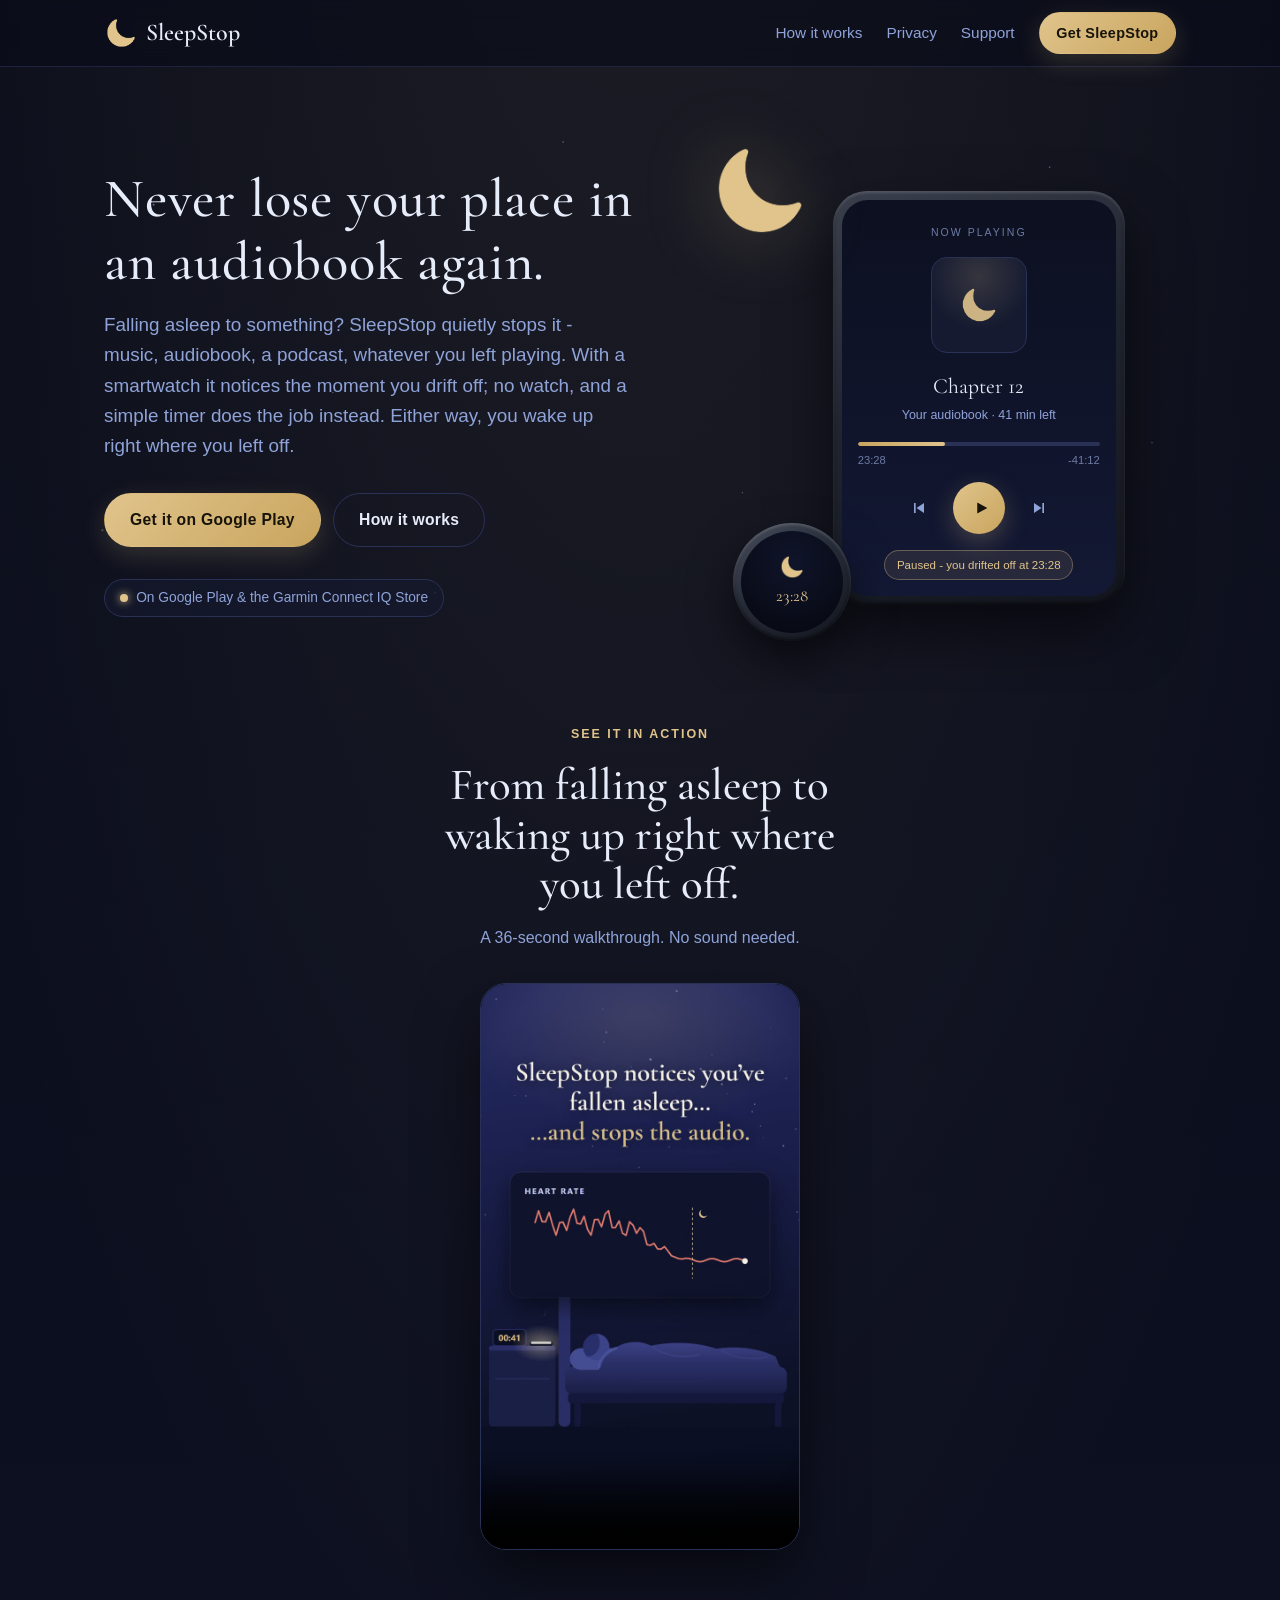
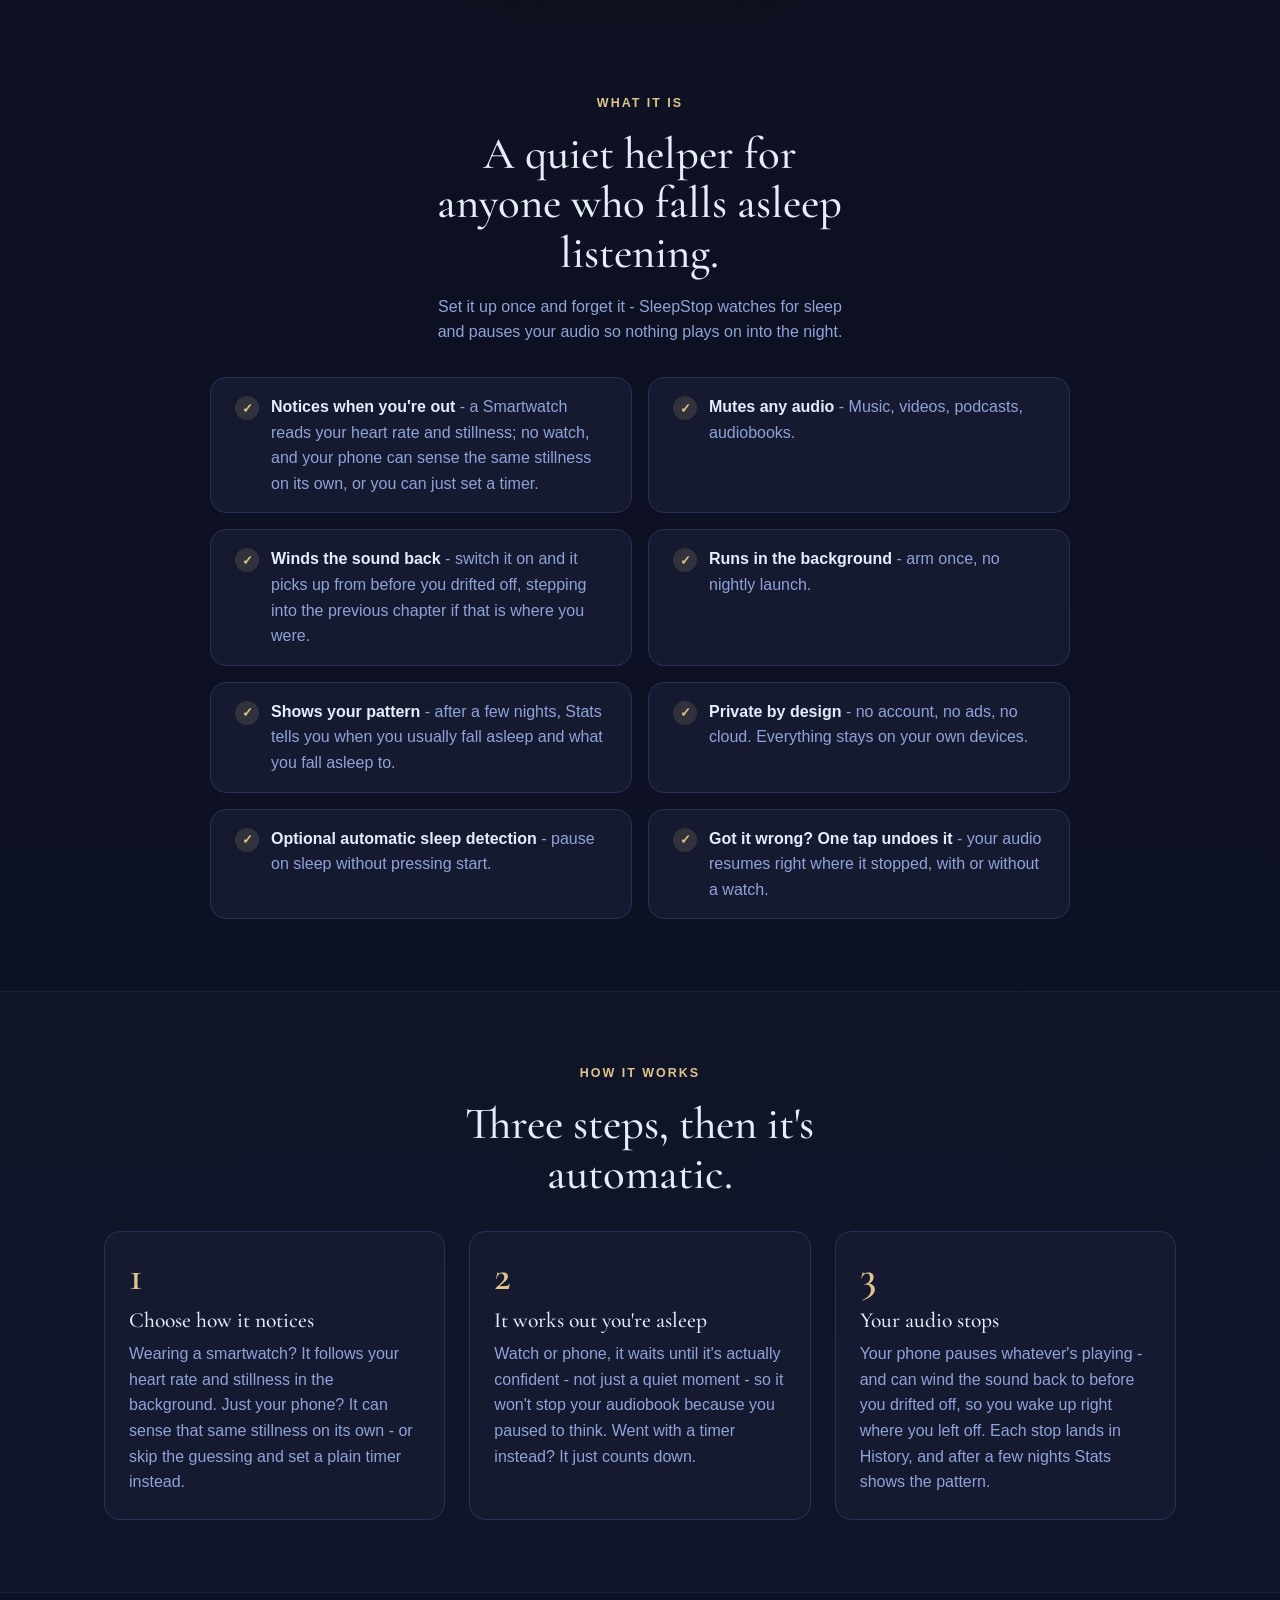
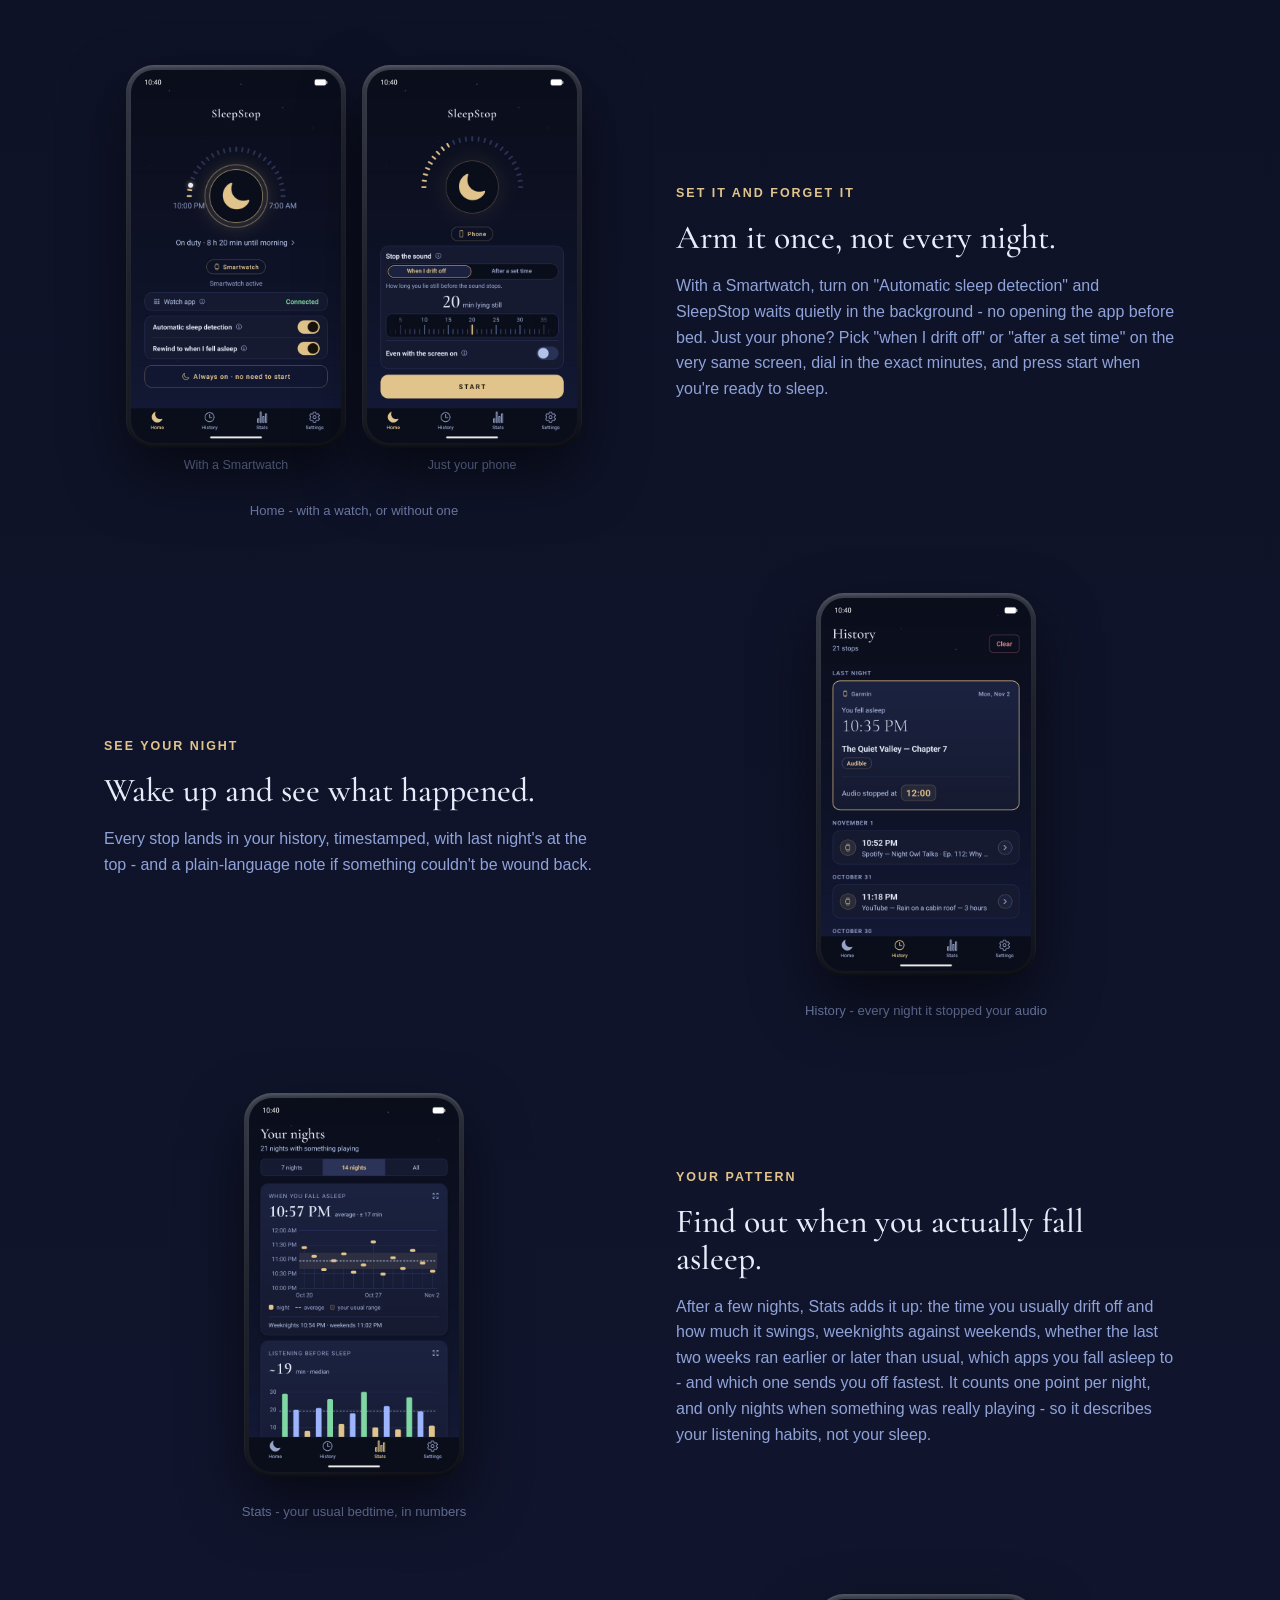
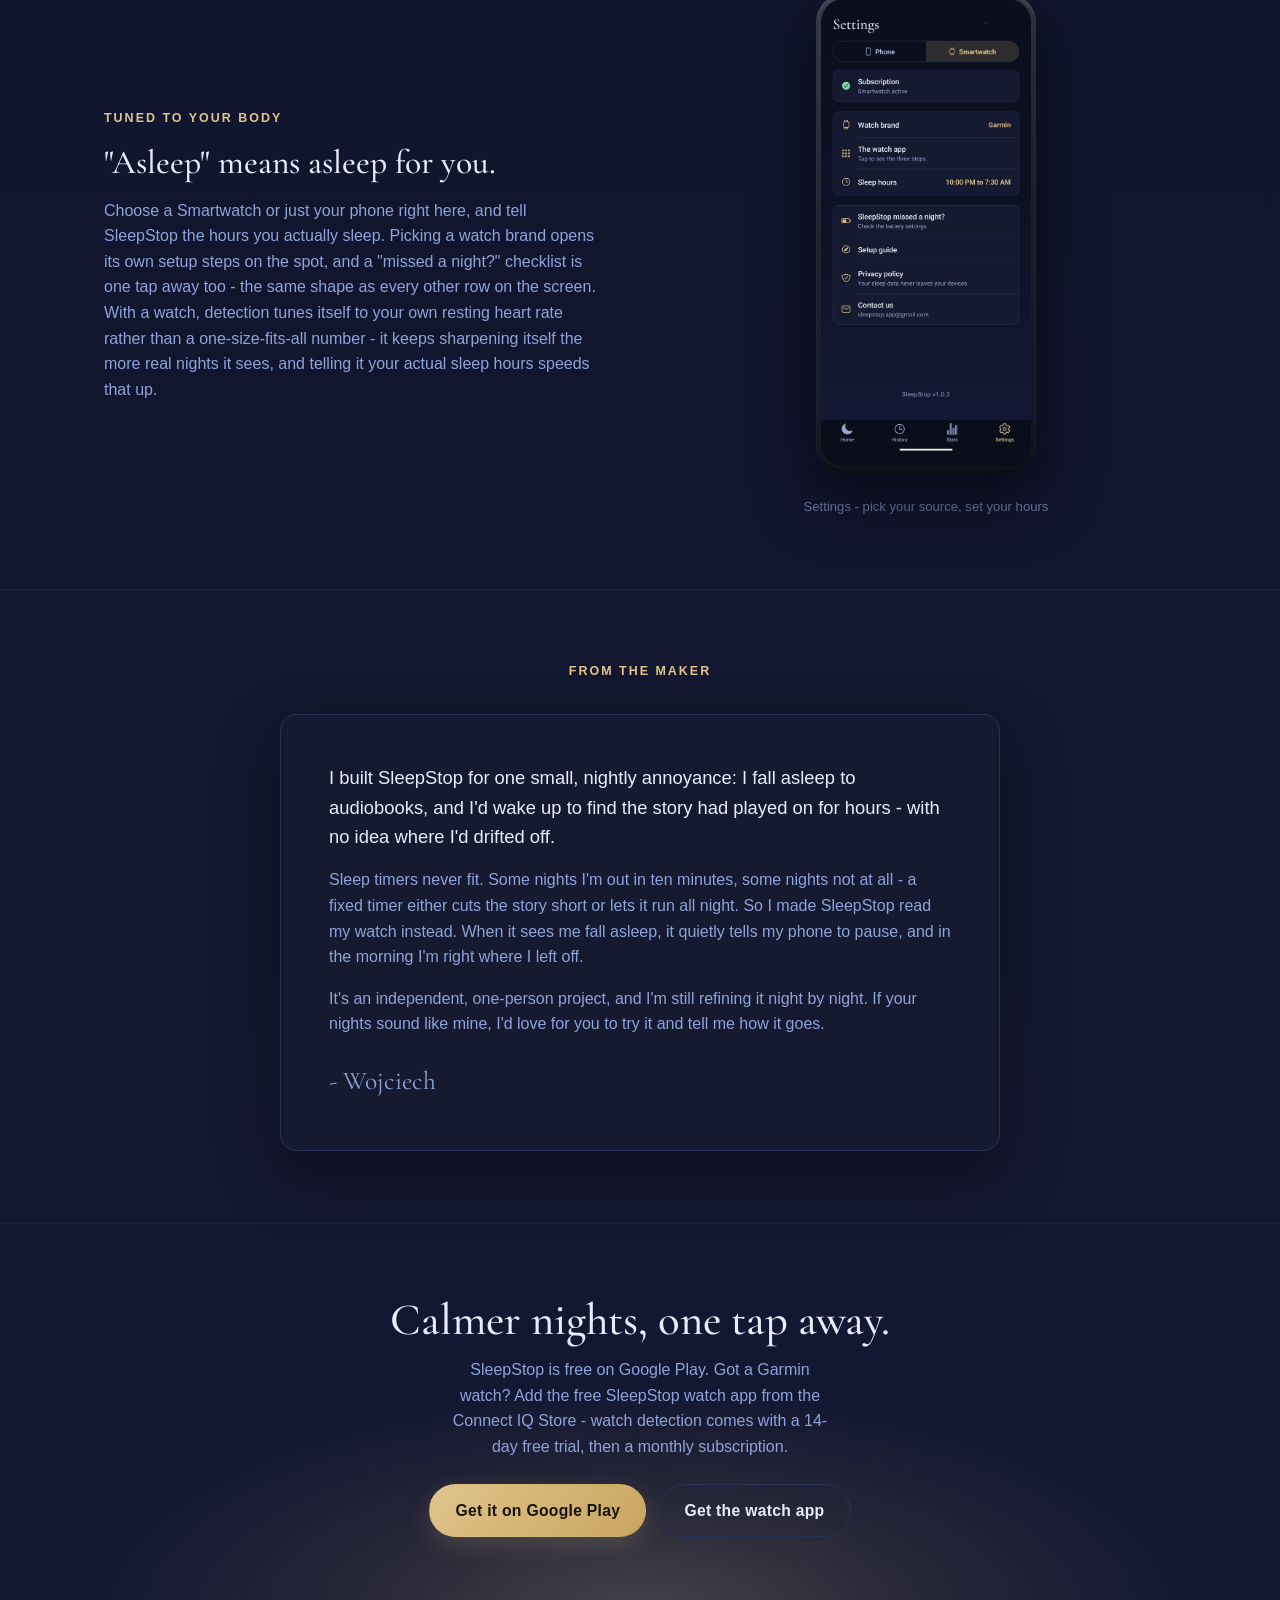
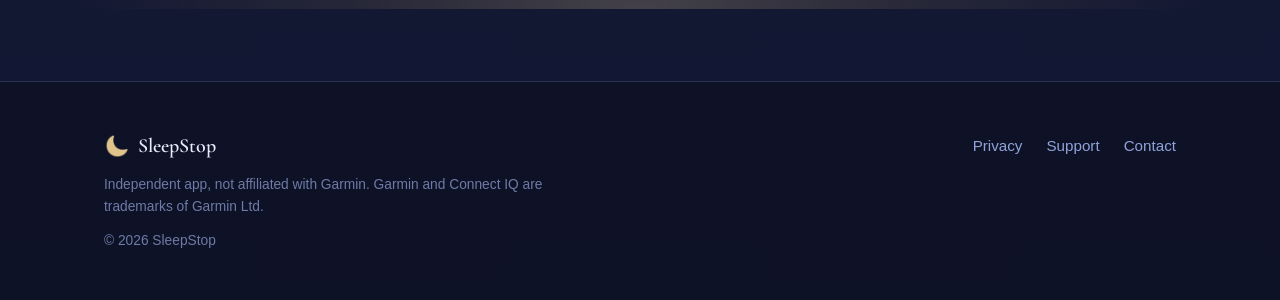
==== commit 91b080ba: "feat(site): demo video section (EN reel, lazy, no autoplay)" ====
--- a/index.html
+++ b/index.html
@@ -101,6 +101,27 @@
               <span>23:28</span>
             </div>
           </div>
+        </div>
+      </div>
+    </section>
+
+    <!-- ==================== See it in action ====================
+         Silent 36 s walkthrough (the captions are in the picture). Lazy: preload="none" + poster, so the
+         1.6 MB file is only fetched when someone presses play. -->
+    <section class="section" id="demo">
+      <div class="container">
+        <div class="section-head">
+          <p class="eyebrow">See it in action</p>
+          <h2>From falling asleep to waking up right where you left off.</h2>
+          <p>A 36-second walkthrough. No sound needed.</p>
+        </div>
+        <div class="demo-video">
+          <video controls playsinline preload="none" width="720" height="1280"
+                 poster="assets/sleepstop-demo-poster.jpg"
+                 aria-label="Short silent video: you fall asleep to a podcast, SleepStop notices and stops the audio, and in the morning History shows where it stopped so you carry on from there.">
+            <source src="assets/sleepstop-demo.mp4" type="video/mp4" />
+            Your browser can't play this video.
+          </video>
         </div>
       </div>
     </section>
--- a/styles.css
+++ b/styles.css
@@ -787,6 +787,18 @@
   margin: 0;
 }
 
+/* ---- Demo video (portrait 9:16, centered) ---------------------------------- */
+.demo-video {
+  width: min(100%, 320px);
+  margin-inline: auto;
+  border-radius: 26px;
+  overflow: hidden;
+  border: 1px solid var(--card-border);
+  background: var(--bg);
+  box-shadow: 0 26px 60px rgba(0, 0, 0, 0.55);
+}
+.demo-video video { display: block; width: 100%; height: auto; aspect-ratio: 9 / 16; background: var(--bg); }
+
 /* ---- Founder memo -------------------------------------------------------- */
 .memo-card {
   max-width: 720px;
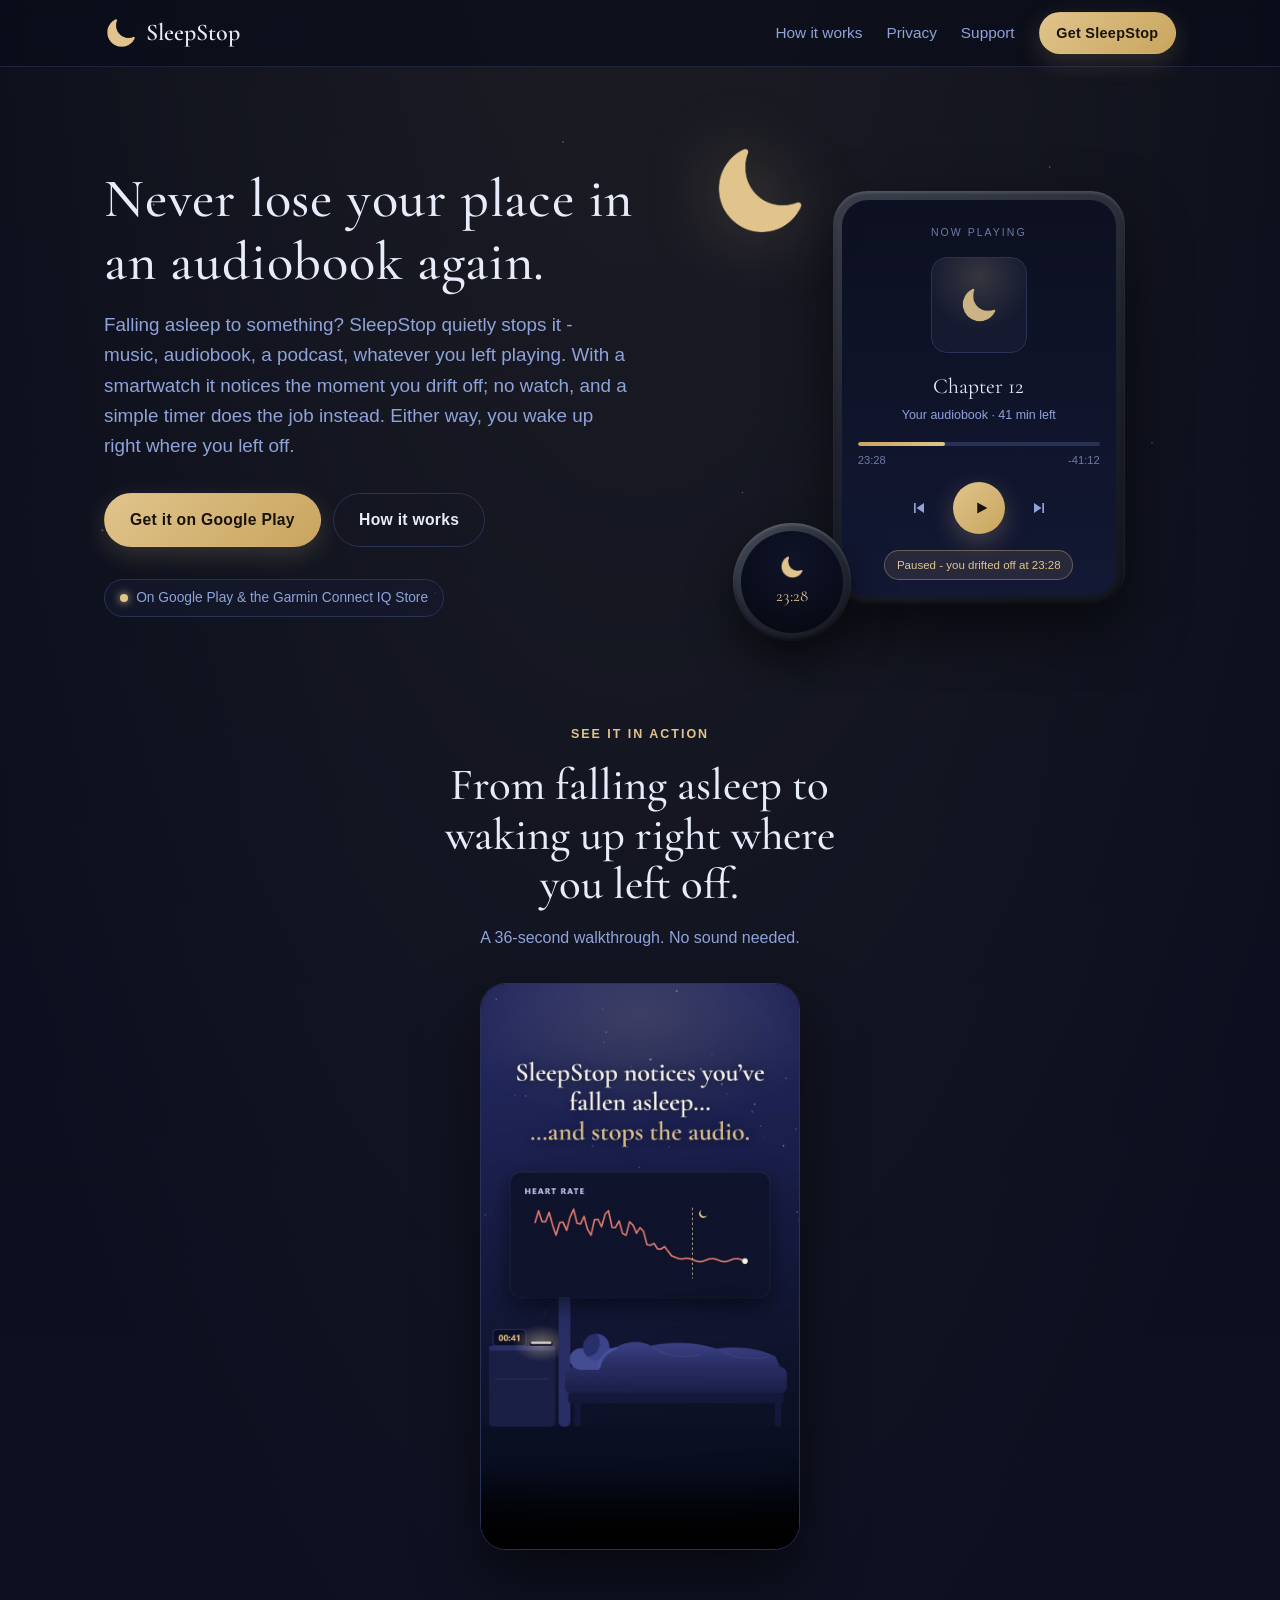
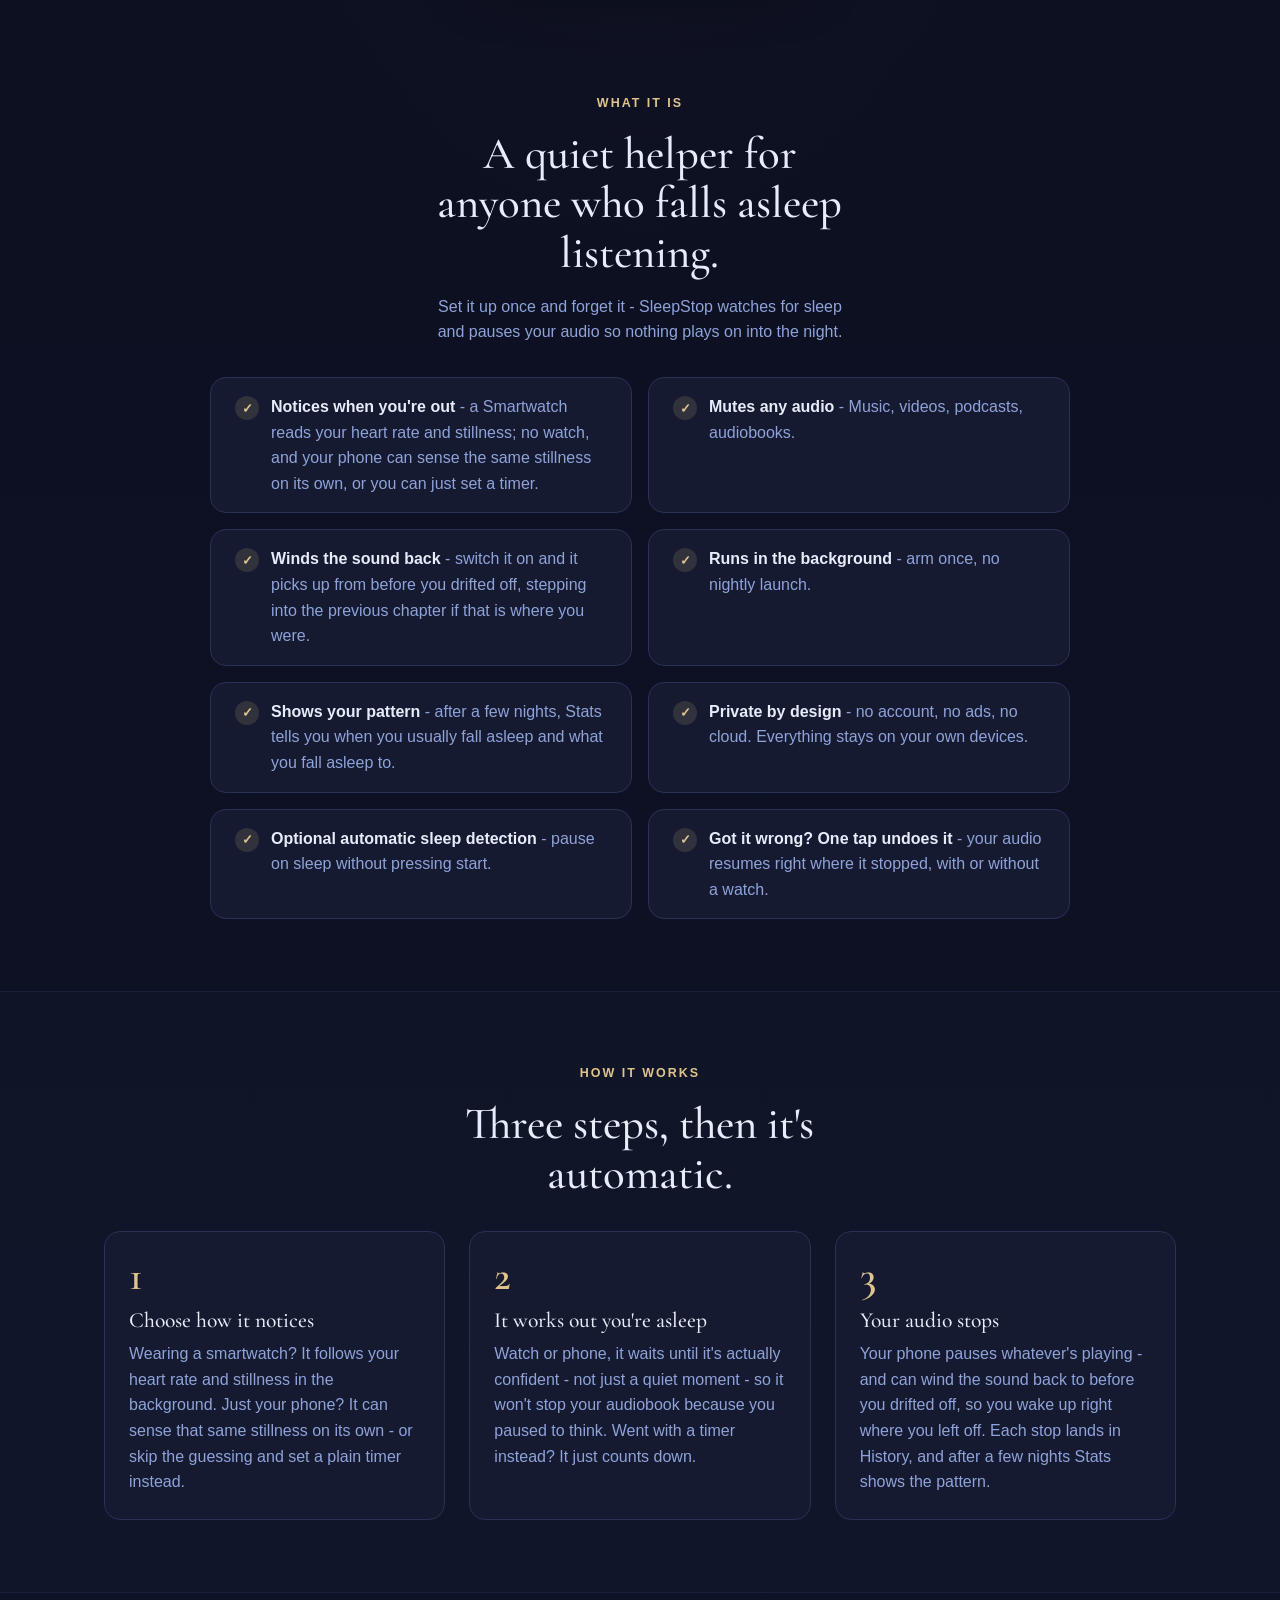
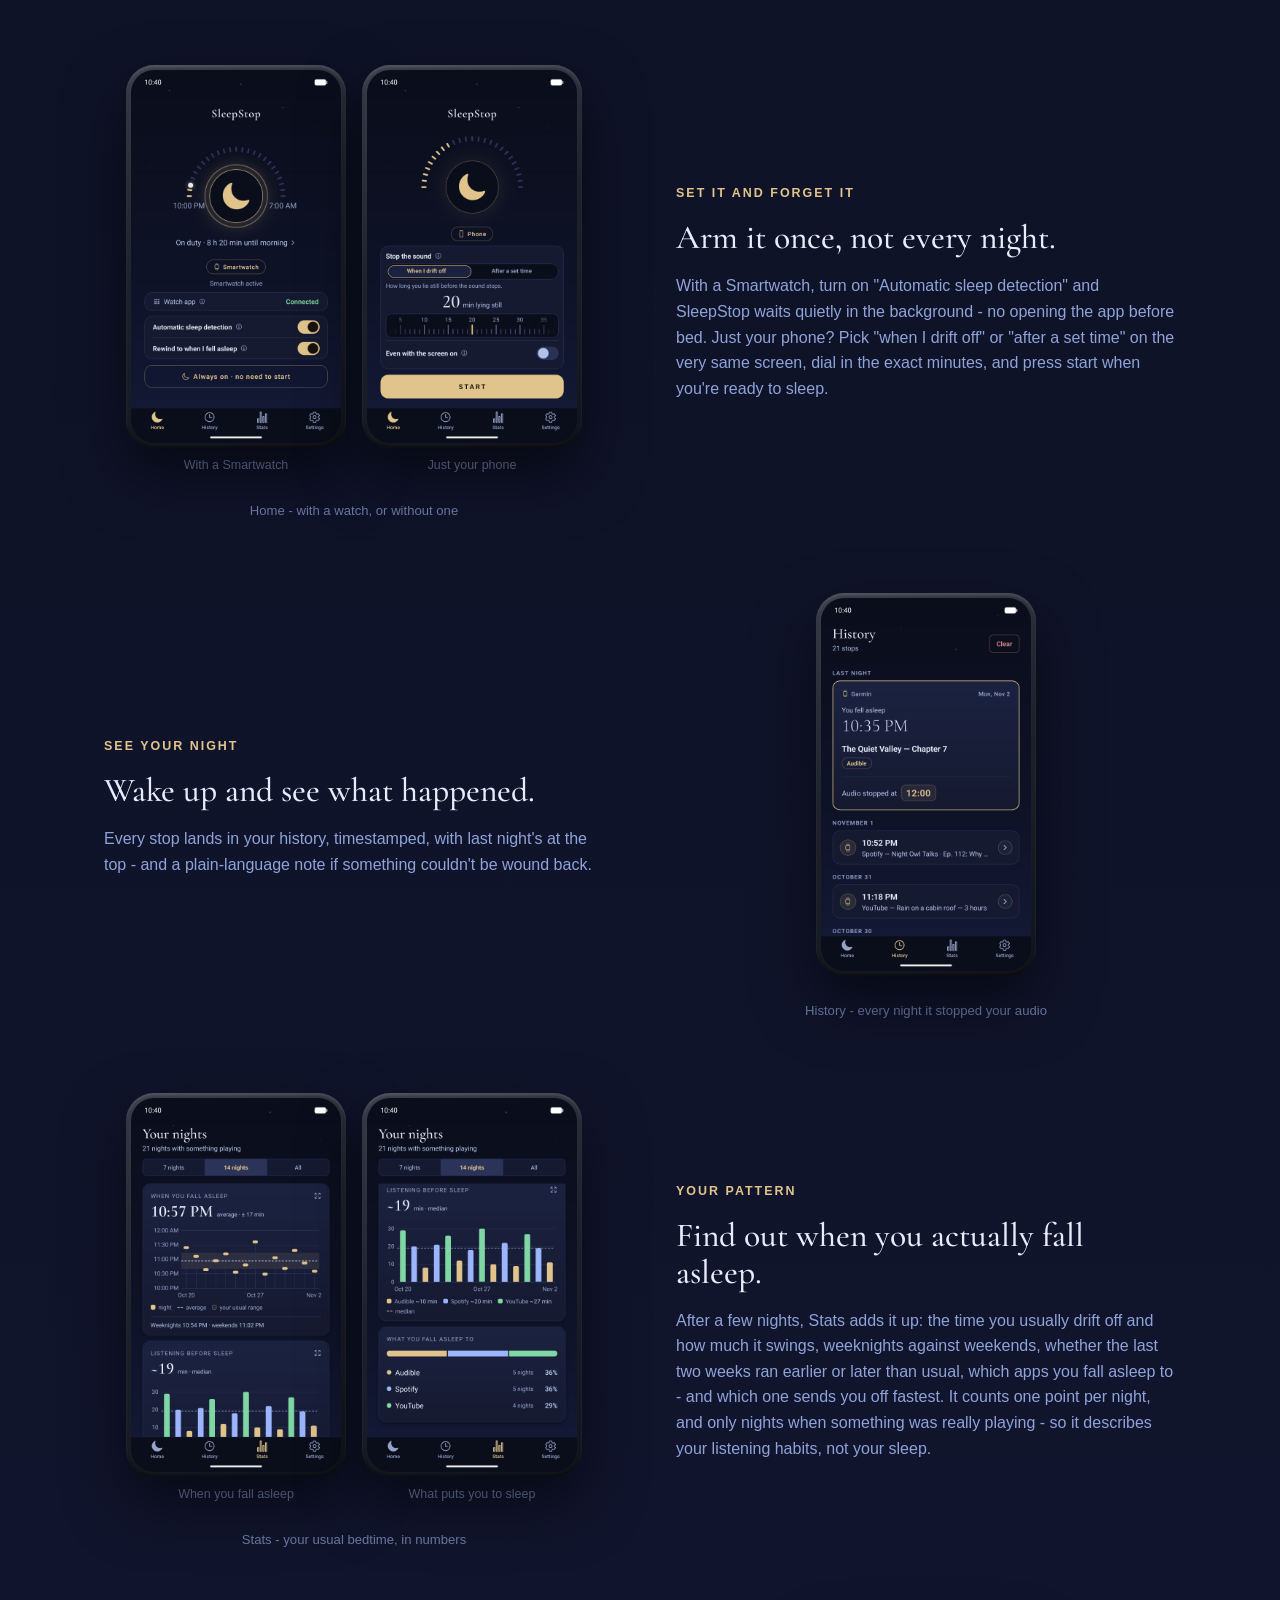
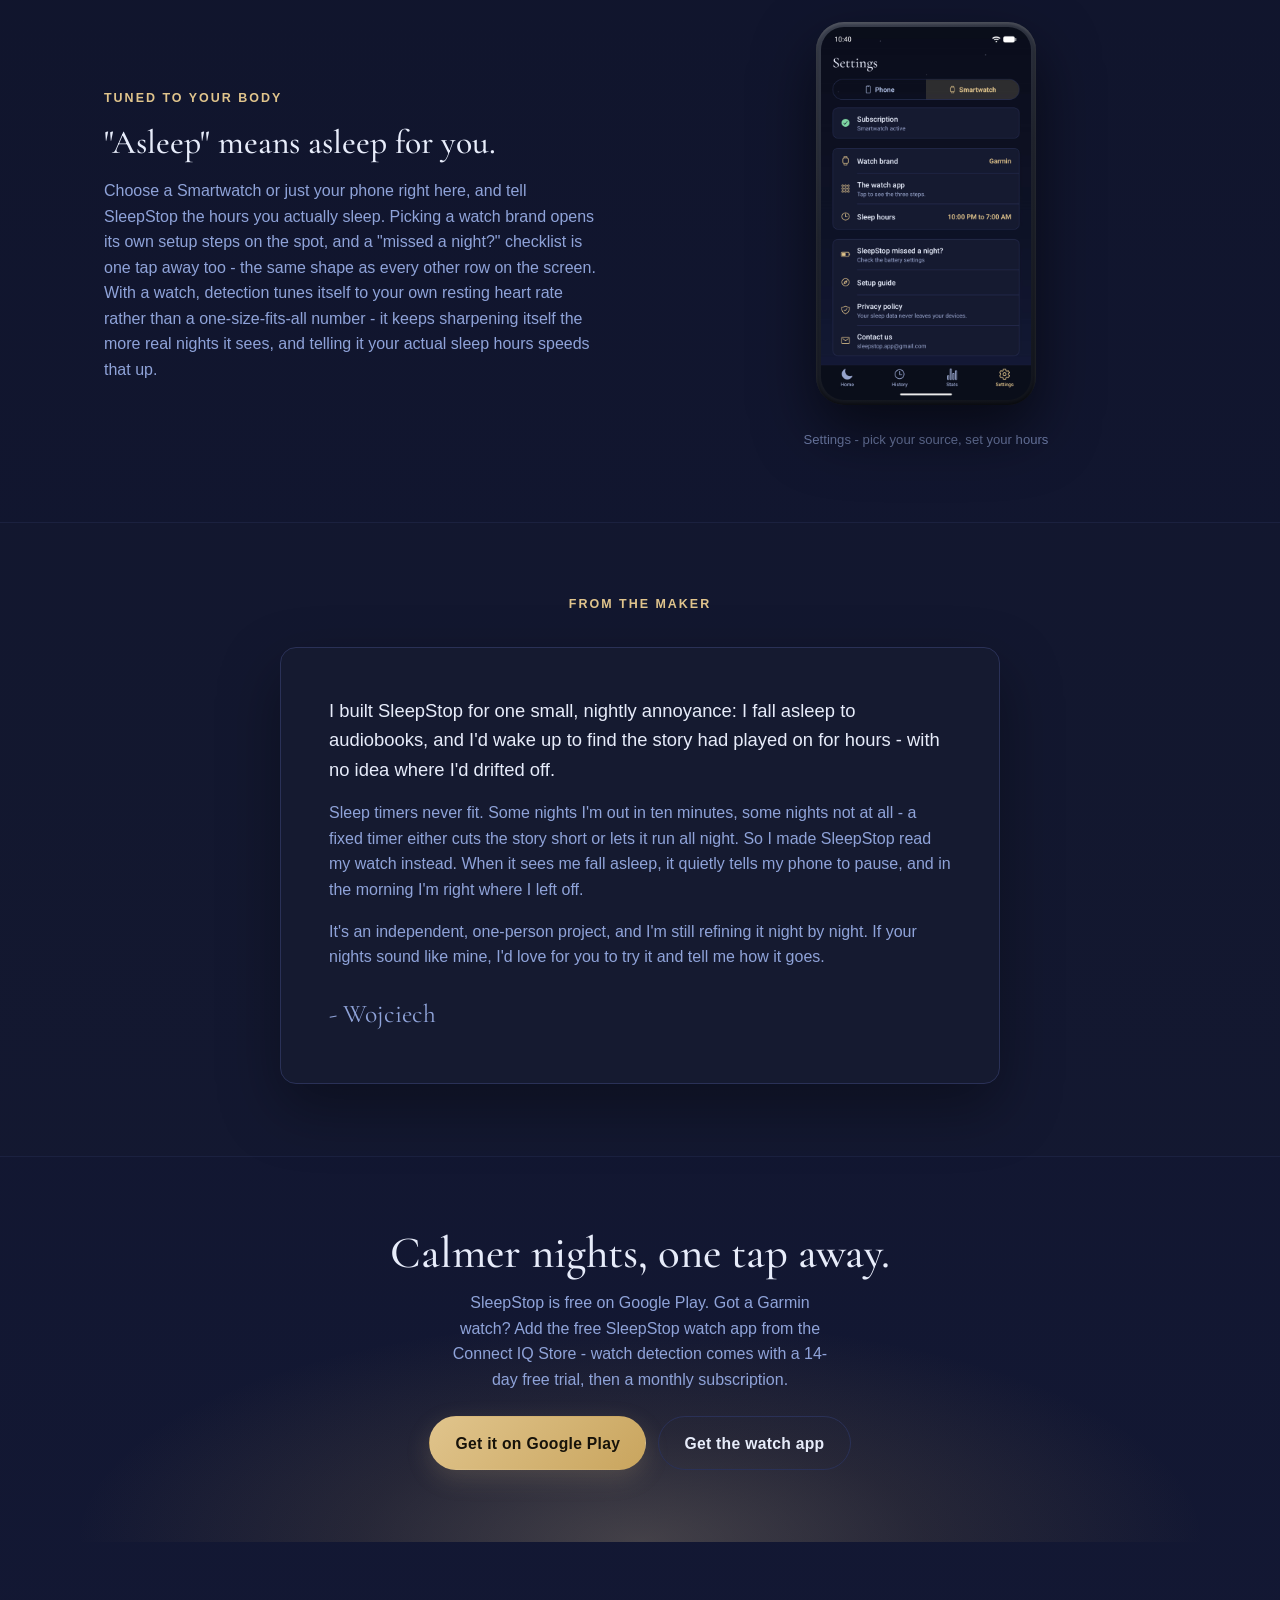
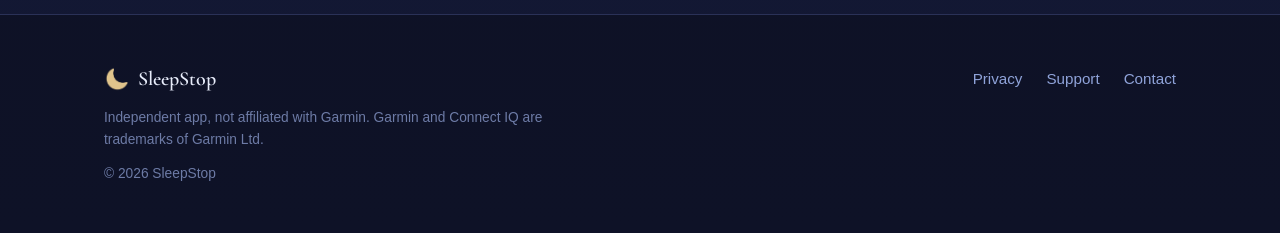
==== commit f3652ecc: "feat(site): second Stats screen next to the first" ====
--- a/index.html
+++ b/index.html
@@ -224,8 +224,19 @@
 
         <div class="feature-row">
           <div class="feature-media">
-            <div class="phone-frame">
-              <img src="assets/phone-stats.jpg" alt="SleepStop Stats screen: when you fall asleep over the last 7 days, 14 days or all nights, how many minutes you listen before you drift off, and what you fall asleep to" />
+            <div class="phone-pair">
+              <div class="phone-pair-item">
+                <div class="phone-frame">
+                  <img src="assets/phone-stats.jpg" alt="SleepStop Stats screen: when you fall asleep over the last 7 days, 14 days or all nights, and how many minutes you listen before you drift off" />
+                </div>
+                <p class="pair-label">When you fall asleep</p>
+              </div>
+              <div class="phone-pair-item">
+                <div class="phone-frame">
+                  <img src="assets/phone-stats2.jpg" alt="SleepStop Stats screen: the minutes of listening before sleep, app by app, and what you fall asleep to - for example Audible, Spotify and YouTube" />
+                </div>
+                <p class="pair-label">What puts you to sleep</p>
+              </div>
             </div>
             <p class="feature-caption">Stats - your usual bedtime, in numbers</p>
           </div>
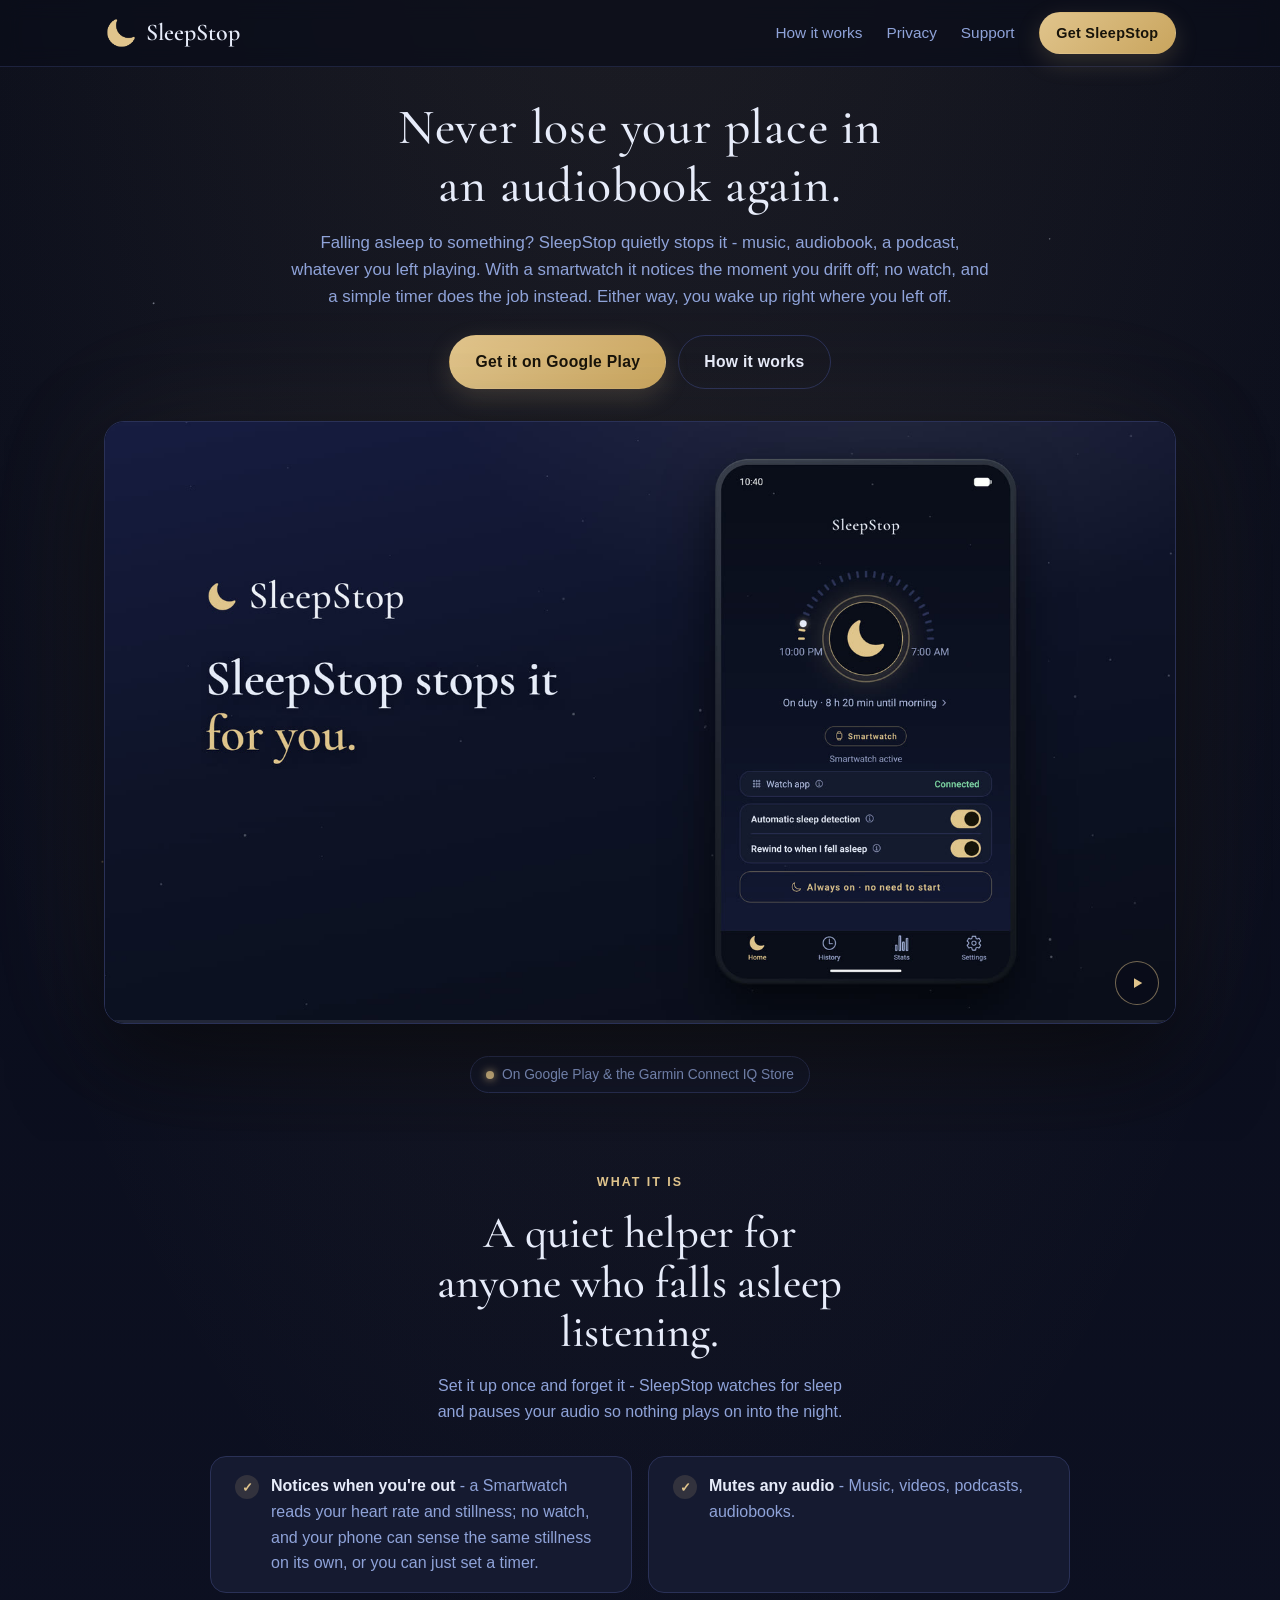
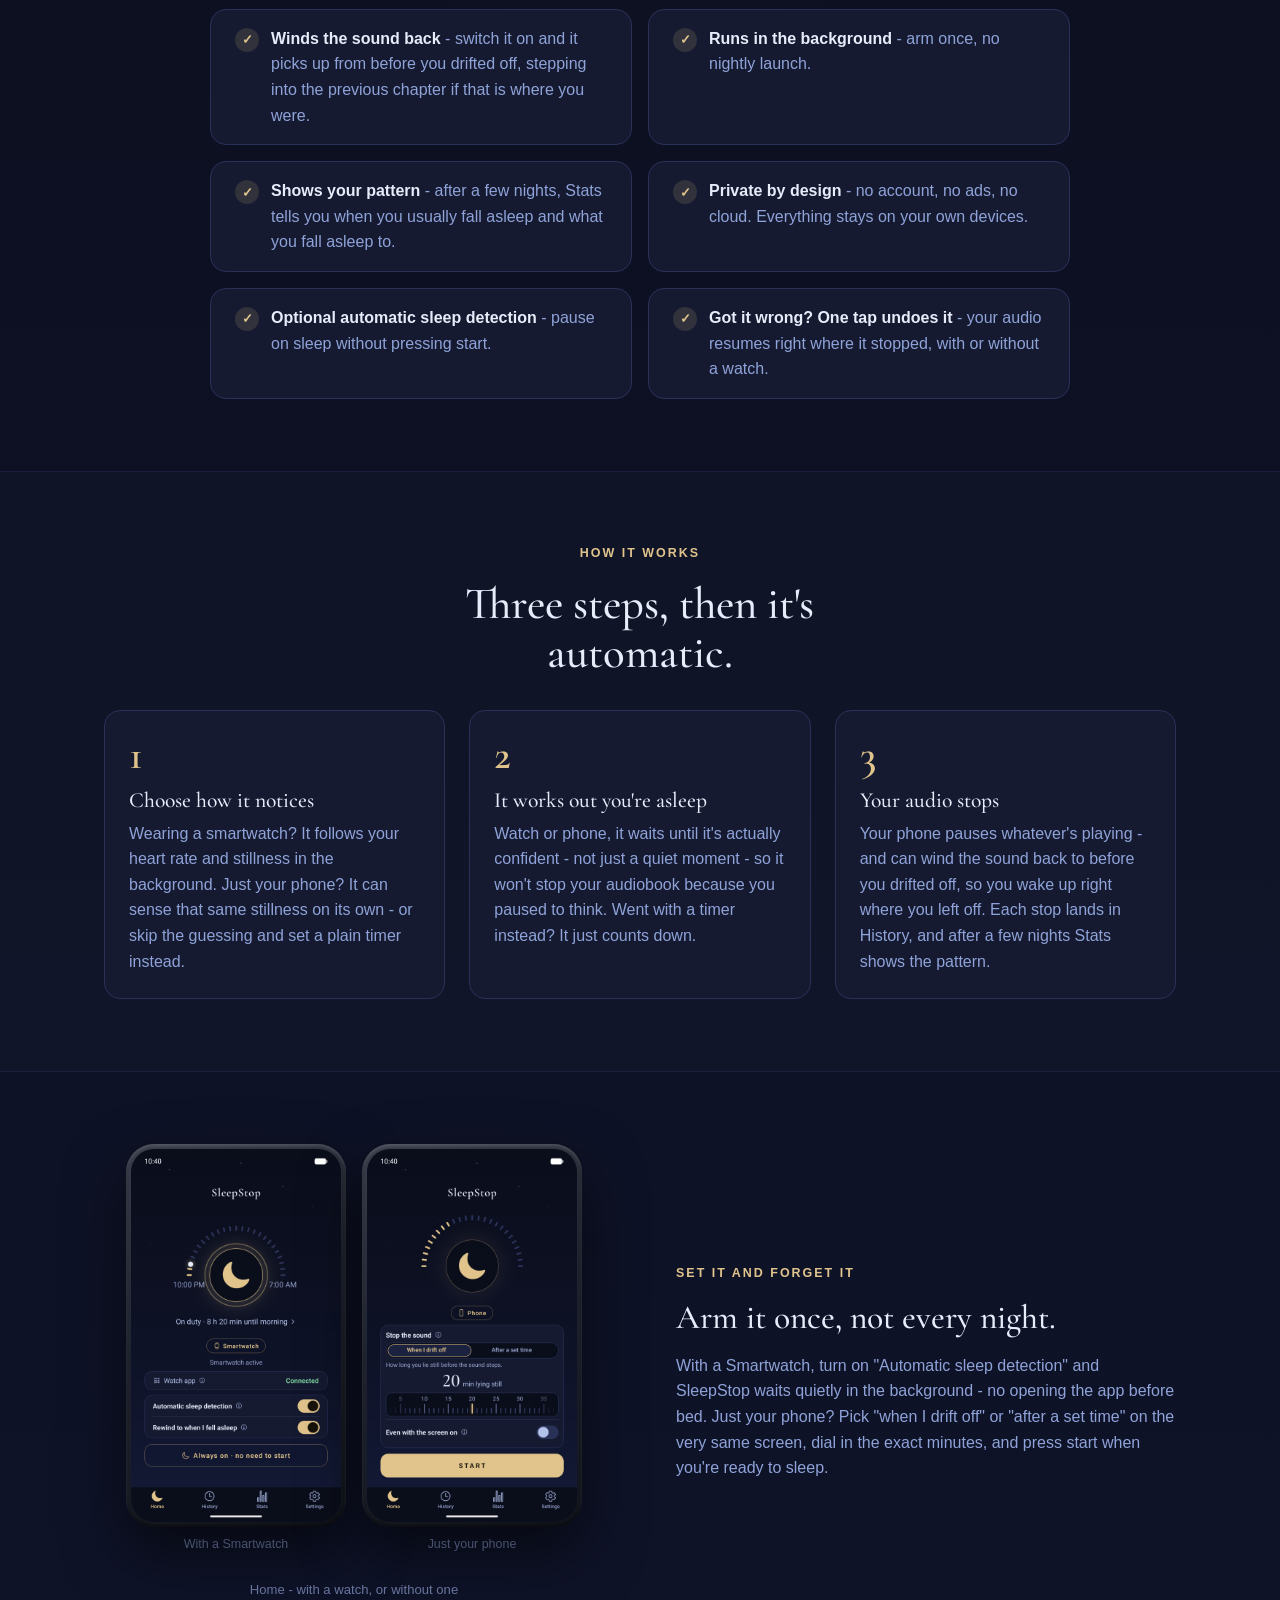
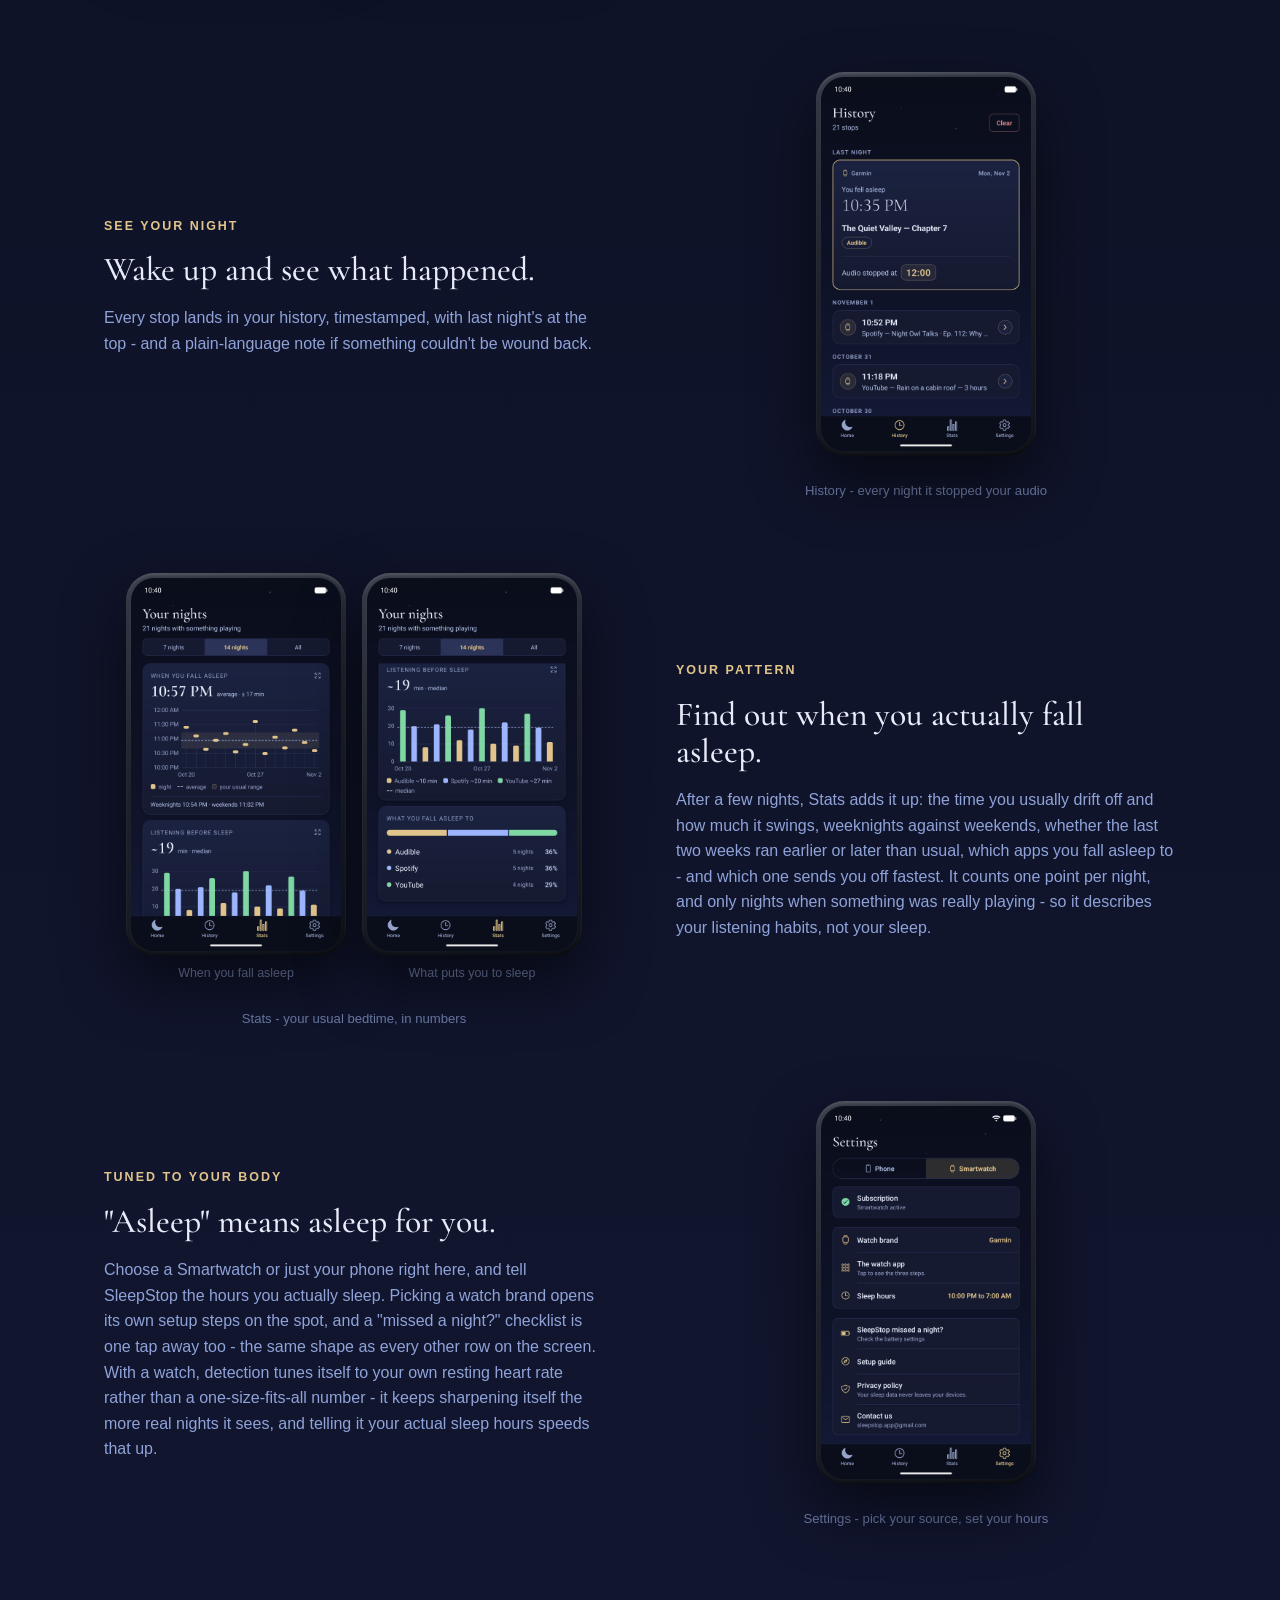
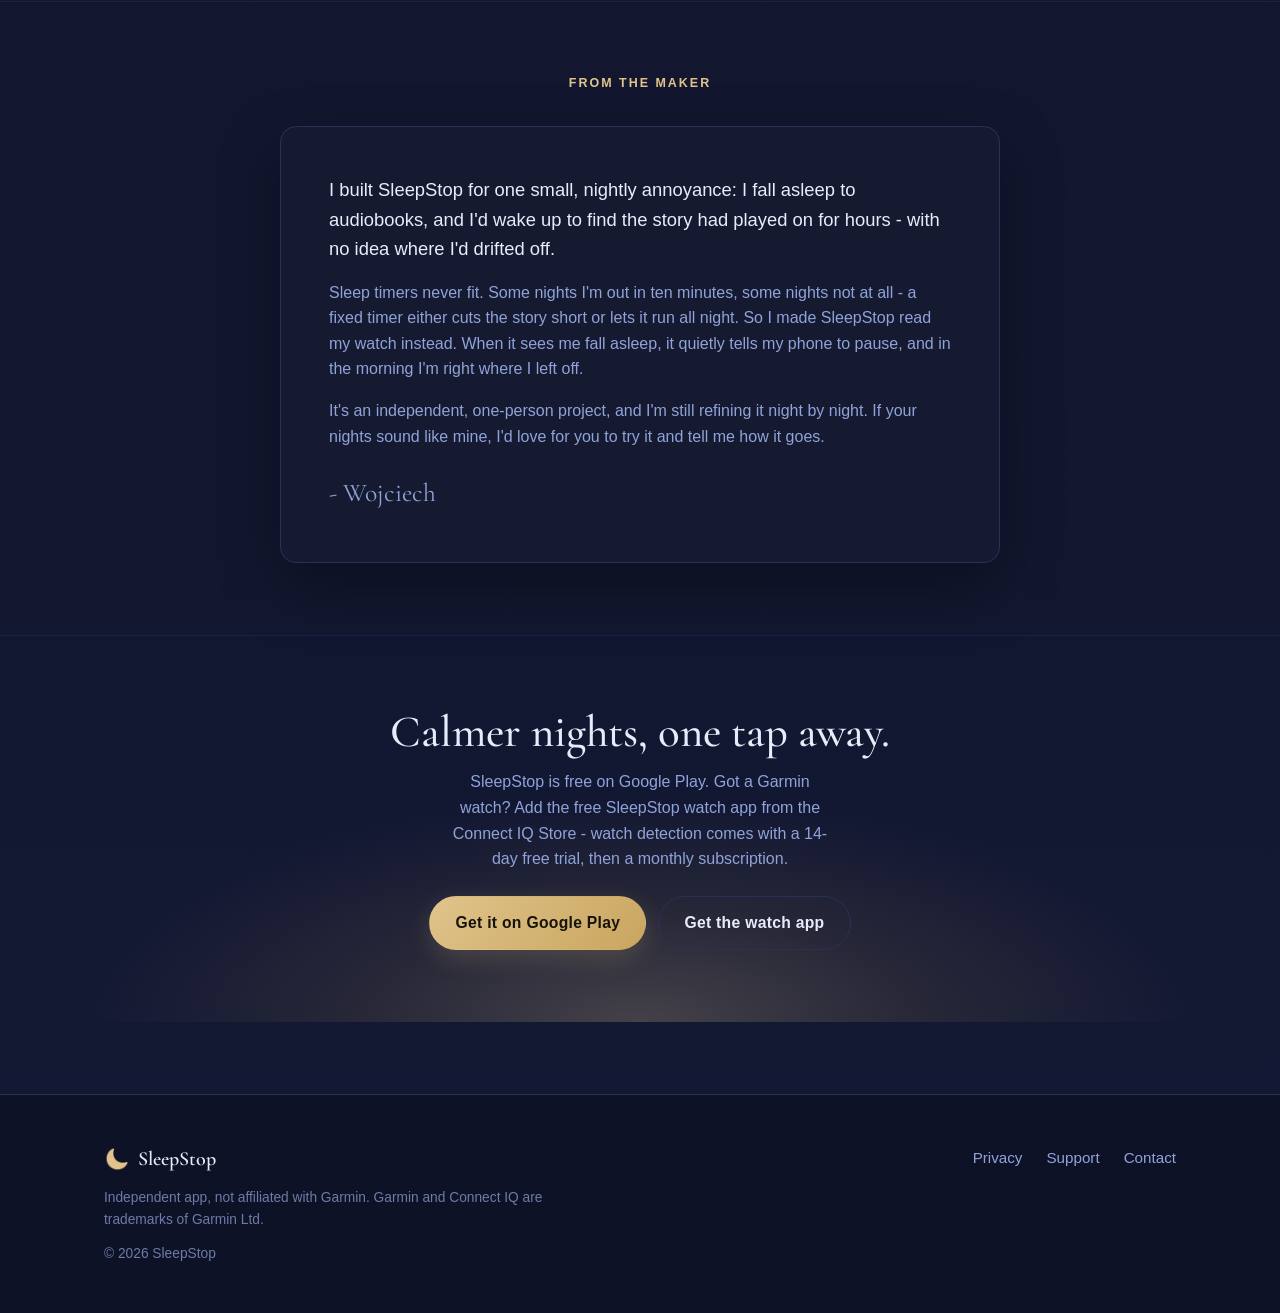
==== commit 6aa070e1: "feat(site): landscape product film as the hero, centered layout, pause/play control" ====
--- a/index.html
+++ b/index.html
@@ -69,60 +69,30 @@
             <a class="btn btn-primary" href="https://play.google.com/store/apps/details?id=app.sleepstop.ws">Get it on Google Play</a>
             <a class="btn btn-secondary" href="./#how-it-works">How it works</a>
           </div>
-          <div class="status-pill">
-            On Google Play &amp; the Garmin Connect IQ Store
-          </div>
-        </div>
-
-        <!-- Illustrative night scene - the moment SleepStop pauses the audio.
-             Drawn in HTML/CSS (not a screenshot); decorative, so hidden from
-             screen readers. -->
-        <div class="hero-scene" aria-hidden="true">
-          <img class="scene-moon" src="assets/moon.png" alt="" />
-          <div class="scene-phone">
-            <div class="scene-screen">
-              <p class="scene-label">Now playing</p>
-              <div class="scene-cover"><img src="assets/moon.png" alt="" /></div>
-              <p class="scene-track">Chapter 12</p>
-              <p class="scene-sub">Your audiobook · 41 min left</p>
-              <div class="scene-progress"><span></span></div>
-              <div class="scene-times"><span>23:28</span><span>-41:12</span></div>
-              <div class="scene-controls">
-                <svg viewBox="0 0 24 24"><path d="M6 6h2v12H6zM18 6l-9 6 9 6z"/></svg>
-                <span class="scene-play"><svg viewBox="0 0 24 24"><path d="M9 6l11 6-11 6z"/></svg></span>
-                <svg viewBox="0 0 24 24"><path d="M16 6h2v12h-2zM6 6l9 6-9 6z"/></svg>
-              </div>
-              <div class="scene-chip">Paused - you drifted off at 23:28</div>
-            </div>
-          </div>
-          <div class="scene-watch">
-            <div class="scene-watch-face">
-              <img src="assets/moon.png" alt="" />
-              <span>23:28</span>
-            </div>
-          </div>
-        </div>
-      </div>
-    </section>
-
-    <!-- ==================== See it in action ====================
-         Silent 36 s walkthrough (the captions are in the picture). Lazy: preload="none" + poster, so the
-         1.6 MB file is only fetched when someone presses play. -->
-    <section class="section" id="demo">
-      <div class="container">
-        <div class="section-head">
-          <p class="eyebrow">See it in action</p>
-          <h2>From falling asleep to waking up right where you left off.</h2>
-          <p>A 36-second walkthrough. No sound needed.</p>
-        </div>
-        <div class="demo-video">
-          <video controls playsinline preload="none" width="720" height="1280"
-                 poster="assets/sleepstop-demo-poster.jpg"
-                 aria-label="Short silent video: you fall asleep to a podcast, SleepStop notices and stops the audio, and in the morning History shows where it stopped so you carry on from there.">
-            <source src="assets/sleepstop-demo.mp4" type="video/mp4" />
-            Your browser can't play this video.
-          </video>
-        </div>
+        </div>
+
+        <!-- Product film (silent, captions are in the picture, 49.5 s loop). Starts muted when the hero is
+             in view, pauses when it scrolls away; the button is the WCAG 2.2.2 pause control. Under
+             prefers-reduced-motion it does not start by itself. JS picks the 1280 px file on small screens
+             and only then starts loading; without JS the visitor sees the poster. -->
+        <figure class="hero-film">
+          <div class="film-frame">
+            <video id="hero-film" muted loop playsinline preload="none" width="1920" height="1080"
+                   poster="assets/sleepstop-film-poster.jpg"
+                   aria-label="Silent product film with captions: you fall asleep to an audiobook that keeps playing. SleepStop stops it, with a Smartwatch or with the phone alone. The History screen shows when you fell asleep and where the audio stopped, and Stats show when you usually fall asleep and which app gets you there fastest.">
+              Your browser can't play this video.
+            </video>
+            <button class="film-toggle" id="film-toggle" type="button" data-state="paused" aria-label="Play video">
+              <svg class="i-pause" viewBox="0 0 24 24" aria-hidden="true"><path d="M7 5h3.5v14H7zM13.5 5H17v14h-3.5z"/></svg>
+              <svg class="i-play" viewBox="0 0 24 24" aria-hidden="true"><path d="M8 5.5l11 6.5-11 6.5z"/></svg>
+            </button>
+            <div class="film-progress" aria-hidden="true"><span></span></div>
+          </div>
+        </figure>
+        <div class="status-pill hero-pill">
+          On Google Play &amp; the Garmin Connect IQ Store
+        </div>
+        <noscript><style>.film-toggle, .film-progress { display: none; }</style></noscript>
       </div>
     </section>
 
@@ -335,5 +305,53 @@
     </div>
   </footer>
 
+  <script>
+    /* Hero film: muted autoplay while in view, a pause/play button, no autostart for reduced motion.
+       Plain JS, no libraries, nothing is sent anywhere. */
+    (function () {
+      var v = document.getElementById('hero-film');
+      var btn = document.getElementById('film-toggle');
+      if (!v || !btn) return;
+      var bar = v.parentNode.querySelector('.film-progress span');
+      var reduce = window.matchMedia('(prefers-reduced-motion: reduce)').matches;
+      var narrow = window.matchMedia('(max-width: 700px)').matches;
+      var userPaused = false, last = 0;
+
+      function label(playing) {
+        btn.setAttribute('aria-label', playing ? 'Pause video' : 'Play video');
+        btn.setAttribute('data-state', playing ? 'playing' : 'paused');
+      }
+      function play() {
+        var p = v.play();
+        if (p && p.catch) p.catch(function () { label(false); });
+      }
+
+      v.muted = true;
+      v.loop = !reduce;
+      v.preload = 'auto';
+      v.src = narrow ? 'assets/sleepstop-film-1280.mp4' : 'assets/sleepstop-film.mp4';
+      v.addEventListener('play', function () { label(true); });
+      v.addEventListener('pause', function () { label(false); });
+      v.addEventListener('timeupdate', function () {
+        if (!bar || !v.duration) return;
+        var r = v.currentTime / v.duration;
+        bar.style.transition = r < last ? 'none' : '';
+        bar.style.transform = 'scaleX(' + r + ')';
+        last = r;
+      });
+      btn.addEventListener('click', function () {
+        if (v.paused) { userPaused = false; play(); } else { userPaused = true; v.pause(); }
+      });
+
+      if (reduce) return;
+      if ('IntersectionObserver' in window) {
+        new IntersectionObserver(function (es) {
+          if (es[0].isIntersecting) { if (!userPaused) play(); } else { v.pause(); }
+        }, { threshold: 0.25 }).observe(v);
+      } else {
+        play();
+      }
+    })();
+  </script>
 </body>
 </html>
--- a/styles.css
+++ b/styles.css
@@ -30,8 +30,8 @@
    here because Cormorant declares NO Reserved Font Name (checked in the licence
    text itself, not assumed), so the family name may stay as it is.
 
-   400 is not decorative: .memo-sign, .scene-track and .scene-watch-face set the
-   display family without a weight and therefore inherit it. Adding a weight to
+   400 is not decorative: .memo-sign sets the
+   display family without a weight and therefore inherits it. Adding a weight to
    this stylesheet that has no @font-face here now means a SILENT fallback to
    Georgia rather than a missing file — check this block when you do.
    ------------------------------------------------------------------------ */
@@ -354,7 +354,7 @@
   position: relative;
   overflow: hidden;
   text-align: center;
-  padding-block: var(--space-4xl) var(--space-3xl);
+  padding-block: var(--space-2xl) var(--space-3xl);
 }
 /* CSS star field — faint scattered dots, no images. */
 .hero-stars {
@@ -374,187 +374,76 @@
     radial-gradient(1.2px 1.2px at 76% 82%, rgba(224, 196, 140, 0.35), transparent);
   background-repeat: no-repeat;
 }
-/* Split hero: copy on the left, the night scene on the right (stacks on small screens). */
+/* Centered hero: headline, copy and buttons on top, the product film full width below. */
 .hero-inner {
   position: relative;
   z-index: 1;
-  display: grid;
-  grid-template-columns: minmax(0, 1.05fr) minmax(0, 0.95fr);
-  align-items: center;
-  gap: var(--space-3xl);
-  text-align: left;
-}
+  text-align: center;
+}
+.hero-copy { max-width: 860px; margin-inline: auto; }
 /* Slightly smaller than the global h1 so the headline sets in two clean lines. */
-.hero h1 { font-size: clamp(2.2rem, 4.6vw, 3.4rem); max-width: 21ch; }
+.hero h1 { font-size: clamp(2.1rem, 4.4vw, 3.1rem); max-width: 22ch; margin-inline: auto; }
 .hero-sub {
-  max-width: 50ch;
-  margin: var(--space-lg) 0 var(--space-2xl);
+  max-width: 76ch;
+  margin: var(--space-md) auto var(--space-xl);
   color: var(--text-muted);
-  font-size: 1.18rem;
+  font-size: 1.05rem;
 }
 .hero-cta {
   display: flex;
   flex-wrap: wrap;
+  justify-content: center;
   gap: var(--space-md);
 }
 
-/* ---- Hero night scene (drawn, no screenshots) ---------------------------- */
-.hero-scene {
+/* ---- Hero product film (landscape 16:9, silent, captions in the picture) ------- */
+.hero-film { margin: var(--space-2xl) 0 0; }
+.hero-pill { margin-top: var(--space-xl); }
+.film-frame {
   position: relative;
-  width: min(100%, 400px);
-  margin-inline: auto;
-  padding: 52px 0 40px; /* air for the moon above and the watch below */
-}
-/* Upper-LEFT on purpose: the phone owns the right half and the watch the lower-left
-   corner, so this is the only open sky — on the right the moon slid behind the phone
-   bezel (maintainer feedback 2026-07-17). z-index keeps it in front even if a few px
-   of the float animation graze the phone's corner. */
-.scene-moon {
+  aspect-ratio: 16 / 9;
+  border-radius: 20px;
+  overflow: hidden;
+  border: 1px solid var(--card-border);
+  background: var(--bg);
+  box-shadow:
+    0 40px 90px rgba(0, 0, 0, 0.55),
+    0 0 140px rgba(224, 196, 140, 0.07);
+}
+.film-frame video { display: block; width: 100%; height: 100%; object-fit: cover; background: var(--bg); }
+/* Pause / play: the 2.2.2 control for moving content. 44 px target, gold ring, bottom-right. */
+.film-toggle {
   position: absolute;
-  top: 0;
-  left: -6%;
-  z-index: 2;
-  width: clamp(76px, 8vw, 104px);
-  filter: drop-shadow(0 0 36px rgba(224, 196, 140, 0.3));
-  animation: moon-float 8s ease-in-out infinite;
-}
-@keyframes moon-float {
-  0%, 100% { transform: translateY(0); }
-  50%      { transform: translateY(-12px); }
-}
-
-/* The phone playing the audiobook — same bezel language as .phone-frame. */
-.scene-phone {
-  position: relative;
-  z-index: 1;
-  width: min(78%, 292px);
-  margin-left: auto;  /* sit right so the watch can own the lower-left corner */
-  margin-right: 8px;
-  border-radius: 34px;
-  padding: 9px;
-  background: linear-gradient(155deg, #3a3f4d 0%, #20242f 45%, #12151d 100%);
-  box-shadow:
-    0 26px 60px rgba(0, 0, 0, 0.55),
-    inset 0 2px 3px rgba(255, 255, 255, 0.16),
-    inset 0 -2px 4px rgba(0, 0, 0, 0.6);
-}
-.scene-screen {
-  border-radius: 26px;
-  background: linear-gradient(180deg, #0c1020 0%, #131834 100%);
-  padding: var(--space-xl) var(--space-lg) var(--space-lg);
-  display: flex;
-  flex-direction: column;
-  align-items: center;
-  text-align: center;
-}
-.scene-label {
-  margin: 0 0 var(--space-lg);
-  text-transform: uppercase;
-  letter-spacing: 2px;
-  font-size: 0.66rem;
-  color: var(--text-faint);
-}
-.scene-cover {
-  width: 96px;
-  height: 96px;
-  border-radius: var(--radius-lg);
+  right: 16px;
+  bottom: 18px;
+  width: 44px;
+  height: 44px;
   display: grid;
   place-items: center;
-  background:
-    radial-gradient(80% 80% at 50% 20%, rgba(224, 196, 140, 0.16), transparent 70%),
-    var(--card);
-  border: 1px solid var(--card-border);
-  margin-bottom: var(--space-lg);
-}
-.scene-cover img { width: 40px; opacity: 0.9; }
-.scene-track {
-  margin: 0;
-  font-family: var(--font-display);
-  font-size: 1.35rem;
-  color: var(--text-prime);
-}
-.scene-sub { margin: 2px 0 var(--space-lg); font-size: 0.78rem; color: var(--text-muted); }
-.scene-progress {
-  width: 100%;
-  height: 4px;
-  border-radius: var(--radius-pill);
-  background: var(--card-border);
-  overflow: hidden;
-}
-.scene-progress span {
+  padding: 0;
+  border-radius: 50%;
+  border: 1px solid rgba(224, 196, 140, 0.5);
+  background: rgba(10, 13, 26, 0.72);
+  -webkit-backdrop-filter: blur(6px);
+  backdrop-filter: blur(6px);
+  color: var(--accent);
+  cursor: pointer;
+  transition: border-color 0.15s ease, background 0.15s ease;
+}
+.film-toggle:hover { border-color: var(--accent); background: rgba(10, 13, 26, 0.9); }
+.film-toggle:focus-visible { outline: 2px solid var(--accent); outline-offset: 3px; }
+.film-toggle svg { width: 18px; height: 18px; fill: currentColor; }
+.film-toggle[data-state="playing"] .i-play { display: none; }
+.film-toggle[data-state="paused"] .i-pause { display: none; }
+/* Thin gold progress line along the bottom edge. */
+.film-progress { position: absolute; left: 0; right: 0; bottom: 0; height: 3px; background: rgba(231, 236, 250, 0.1); }
+.film-progress span {
   display: block;
-  width: 36%;
   height: 100%;
-  border-radius: inherit;
-  background: linear-gradient(90deg, var(--accent-deep), var(--accent));
-}
-.scene-times {
-  width: 100%;
-  display: flex;
-  justify-content: space-between;
-  font-size: 0.7rem;
-  color: var(--text-faint);
-  margin-top: 6px;
-}
-.scene-controls {
-  display: flex;
-  align-items: center;
-  gap: var(--space-xl);
-  margin: var(--space-md) 0 var(--space-lg);
-}
-.scene-controls svg { width: 20px; height: 20px; fill: var(--text-muted); }
-.scene-play {
-  width: 52px;
-  height: 52px;
-  border-radius: 50%;
-  display: grid;
-  place-items: center;
-  background-image: linear-gradient(135deg, var(--accent) 0%, var(--accent-deep) 100%);
-  box-shadow: 0 8px 24px rgba(224, 196, 140, 0.25);
-}
-.scene-play svg { width: 22px; height: 22px; fill: var(--on-accent); margin-left: 3px; }
-.scene-chip {
-  padding: 0.45em 1em;
-  border-radius: var(--radius-pill);
-  border: 1px solid rgba(224, 196, 140, 0.35);
-  background: rgba(224, 196, 140, 0.1);
-  color: var(--accent);
-  font-size: 0.72rem;
-  white-space: nowrap;
-}
-
-/* The watch that noticed — overlapping the phone's lower-left corner. */
-.scene-watch {
-  position: absolute;
-  bottom: 4px;
-  left: 0;
-  z-index: 2;
-  width: 118px;
-  aspect-ratio: 1;
-  border-radius: 50%;
-  padding: 8px;
-  background: linear-gradient(145deg, #4a4f5e 0%, #262b38 45%, #14171f 100%);
-  box-shadow:
-    0 20px 44px rgba(0, 0, 0, 0.55),
-    inset 0 2px 3px rgba(255, 255, 255, 0.18),
-    inset 0 -2px 4px rgba(0, 0, 0, 0.6);
-}
-.scene-watch-face {
-  width: 100%;
-  height: 100%;
-  border-radius: 50%;
-  background: radial-gradient(90% 90% at 50% 30%, #10142a 0%, #05070d 100%);
-  display: flex;
-  flex-direction: column;
-  align-items: center;
-  justify-content: center;
-  gap: 3px;
-}
-.scene-watch-face img { width: 26px; }
-.scene-watch-face span {
-  font-family: var(--font-display);
-  font-size: 1.05rem;
-  color: var(--accent);
+  background: var(--accent);
+  transform: scaleX(0);
+  transform-origin: left;
+  transition: transform 0.28s linear;
 }
 
 /* Status pill */
@@ -787,18 +676,6 @@
   margin: 0;
 }
 
-/* ---- Demo video (portrait 9:16, centered) ---------------------------------- */
-.demo-video {
-  width: min(100%, 320px);
-  margin-inline: auto;
-  border-radius: 26px;
-  overflow: hidden;
-  border: 1px solid var(--card-border);
-  background: var(--bg);
-  box-shadow: 0 26px 60px rgba(0, 0, 0, 0.55);
-}
-.demo-video video { display: block; width: 100%; height: auto; aspect-ratio: 9 / 16; background: var(--bg); }
-
 /* ---- Founder memo -------------------------------------------------------- */
 .memo-card {
   max-width: 720px;
@@ -999,15 +876,6 @@
 /* ==========================================================================
    Responsive
    ========================================================================== */
-@media (max-width: 960px) {
-  /* Stack the hero: copy centered on top, scene below. */
-  .hero-inner { grid-template-columns: 1fr; text-align: center; }
-  .hero h1 { margin-inline: auto; }
-  .hero-sub { margin-inline: auto; }
-  .hero-cta { justify-content: center; }
-  .hero-scene { width: min(100%, 340px); margin-top: var(--space-lg); }
-}
-
 @media (max-width: 860px) {
   .steps { grid-template-columns: 1fr; }
   /* Stack feature rows; keep media above text consistently (reset the flip). */
@@ -1036,6 +904,10 @@
   .nav-links .nav-cta { display: none; }
 
   .container { padding-inline: var(--space-lg); }
+  /* The film runs edge to edge so the captions stay as large as possible. */
+  .hero-film { margin-inline: calc(var(--space-lg) * -1); margin-top: var(--space-2xl); }
+  .film-frame { border-radius: 0; border-inline: 0; }
+  .film-toggle { right: 12px; bottom: 14px; }
   .section { padding-block: var(--space-3xl); }
 
   /* Stack the footer top so the link row can't clip off the right edge. */
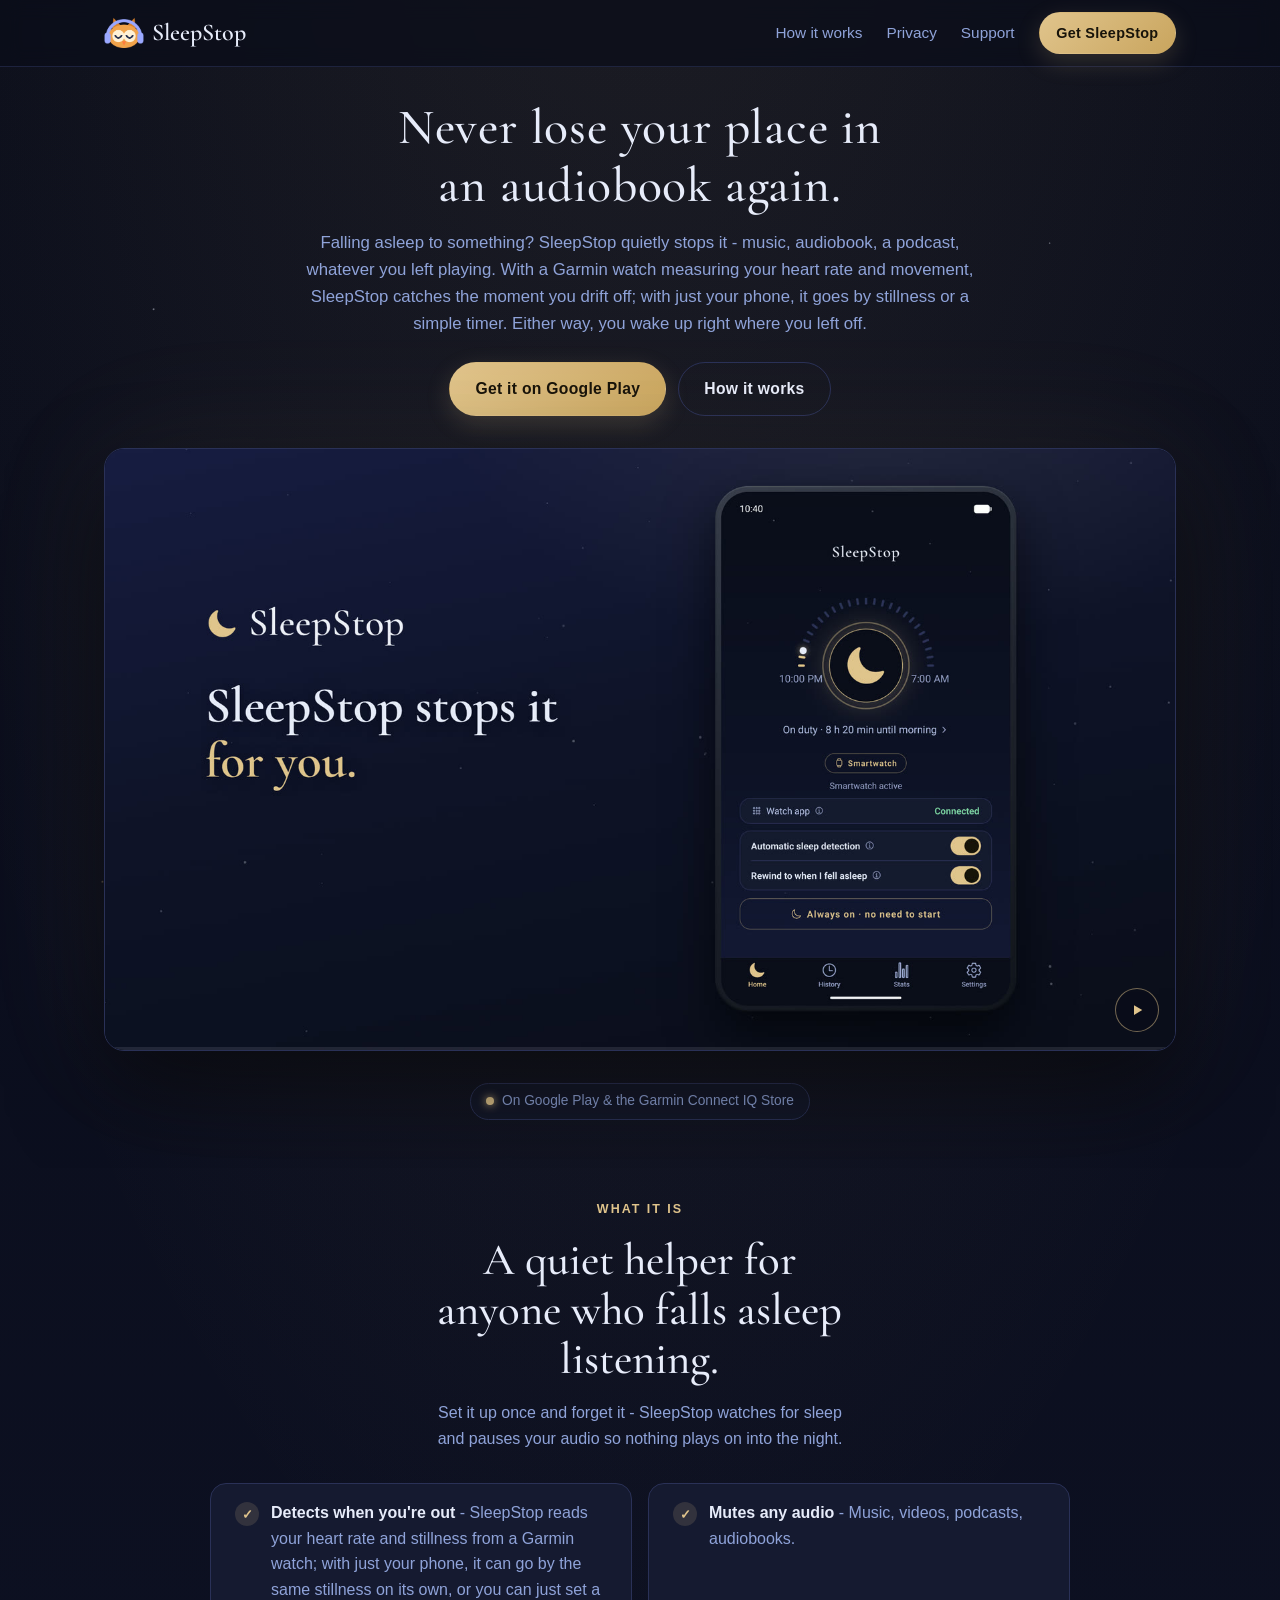
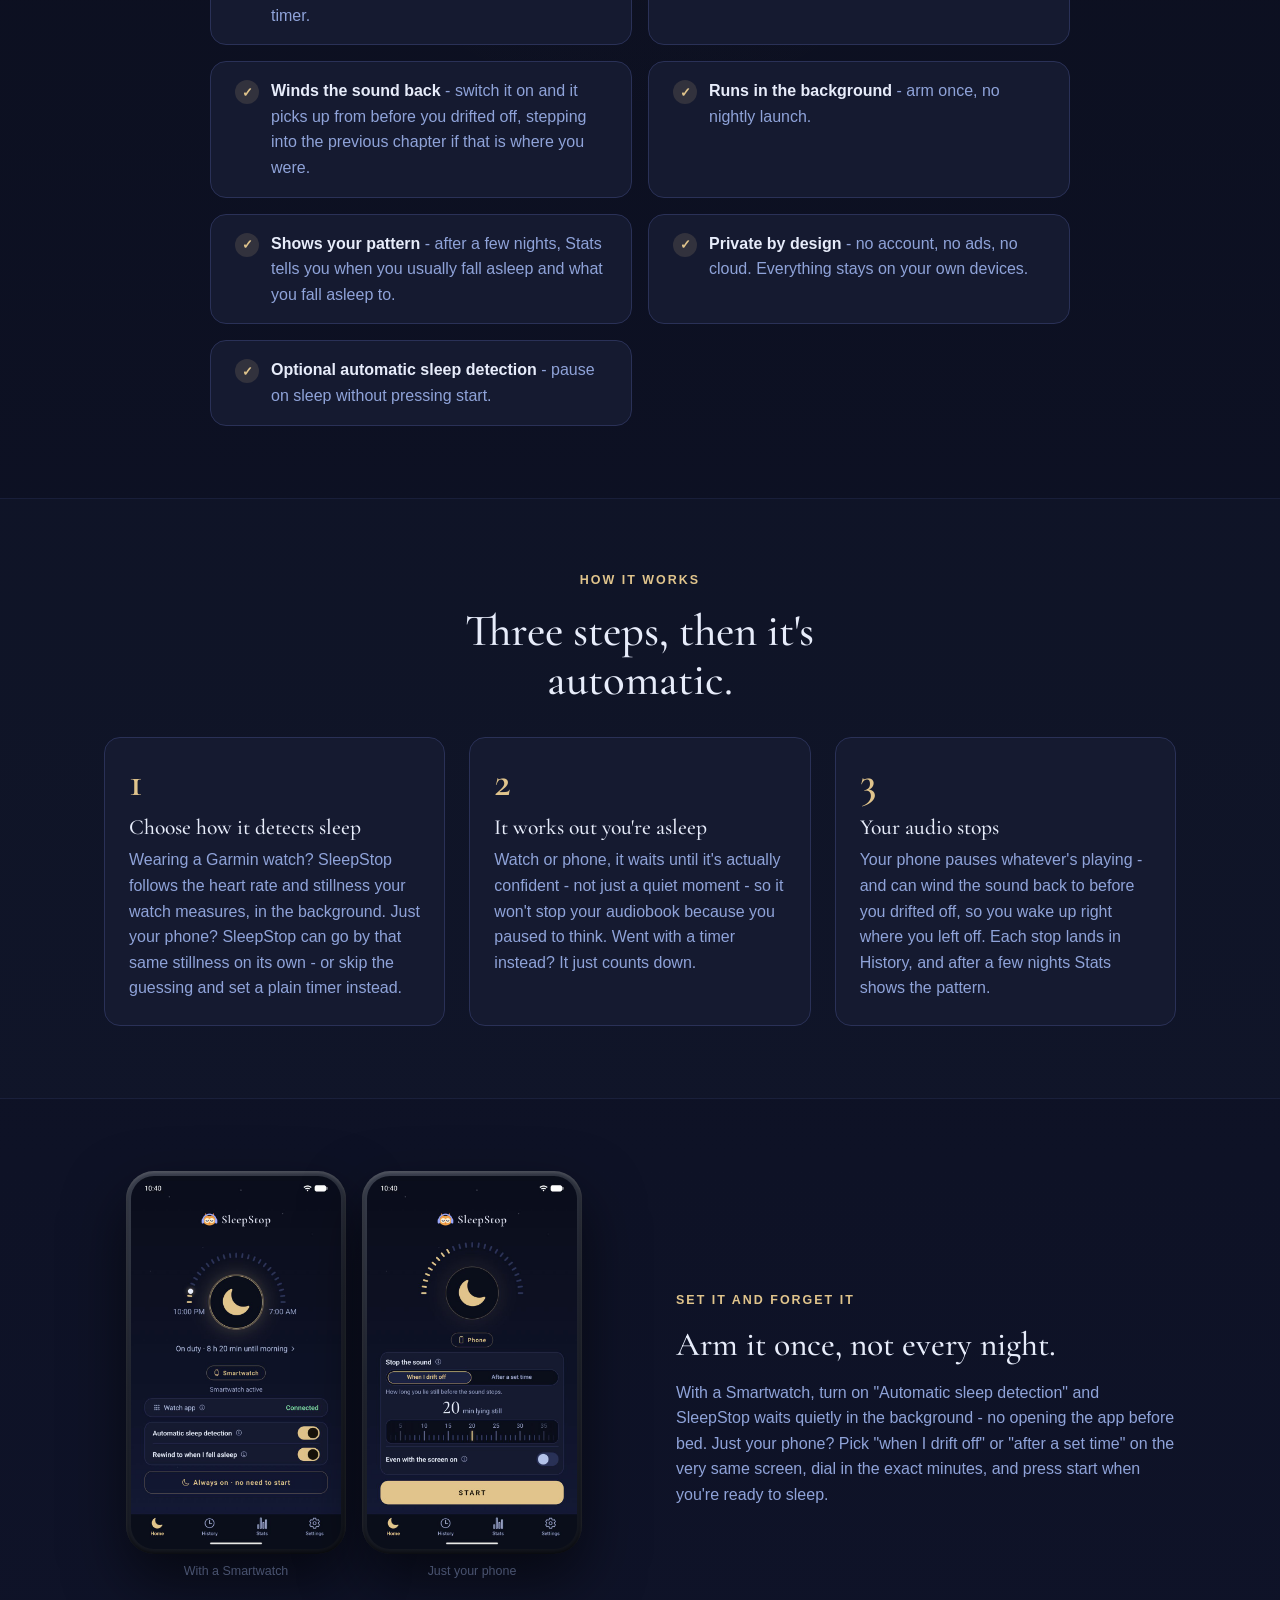
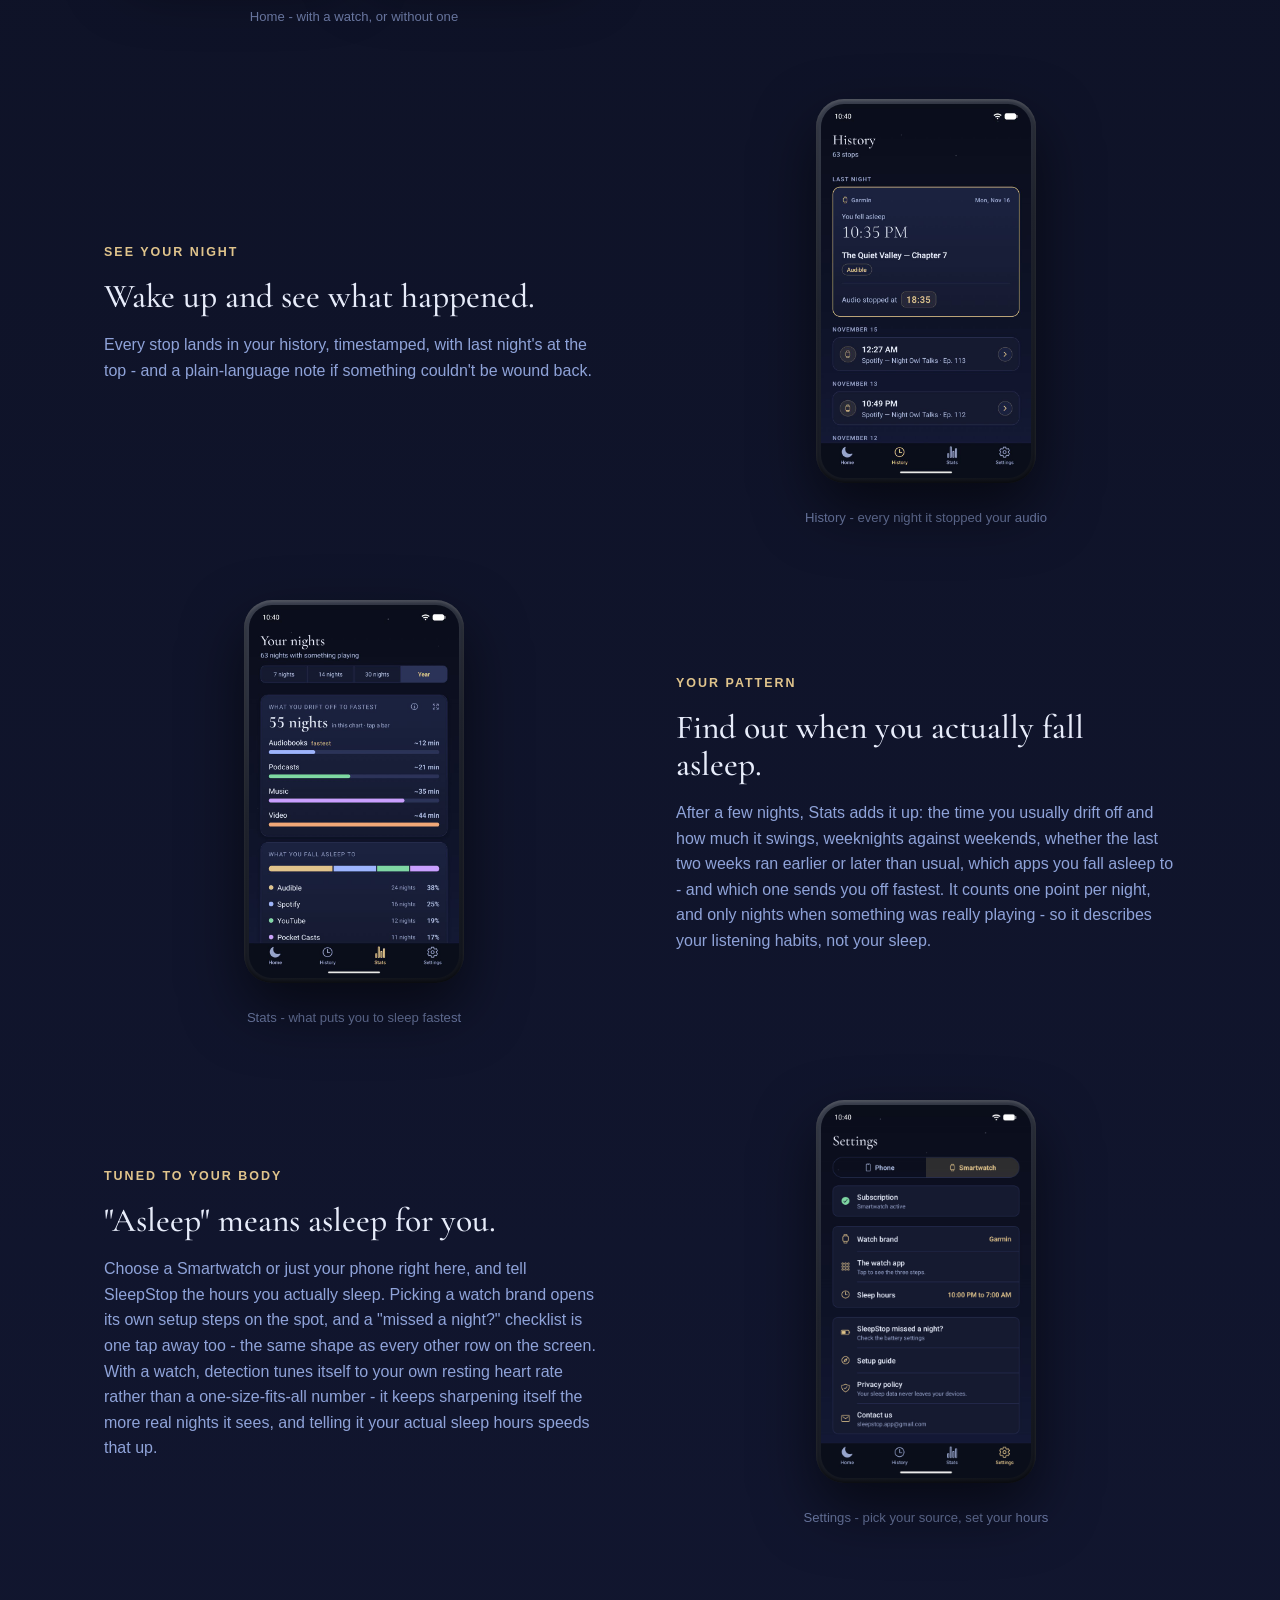
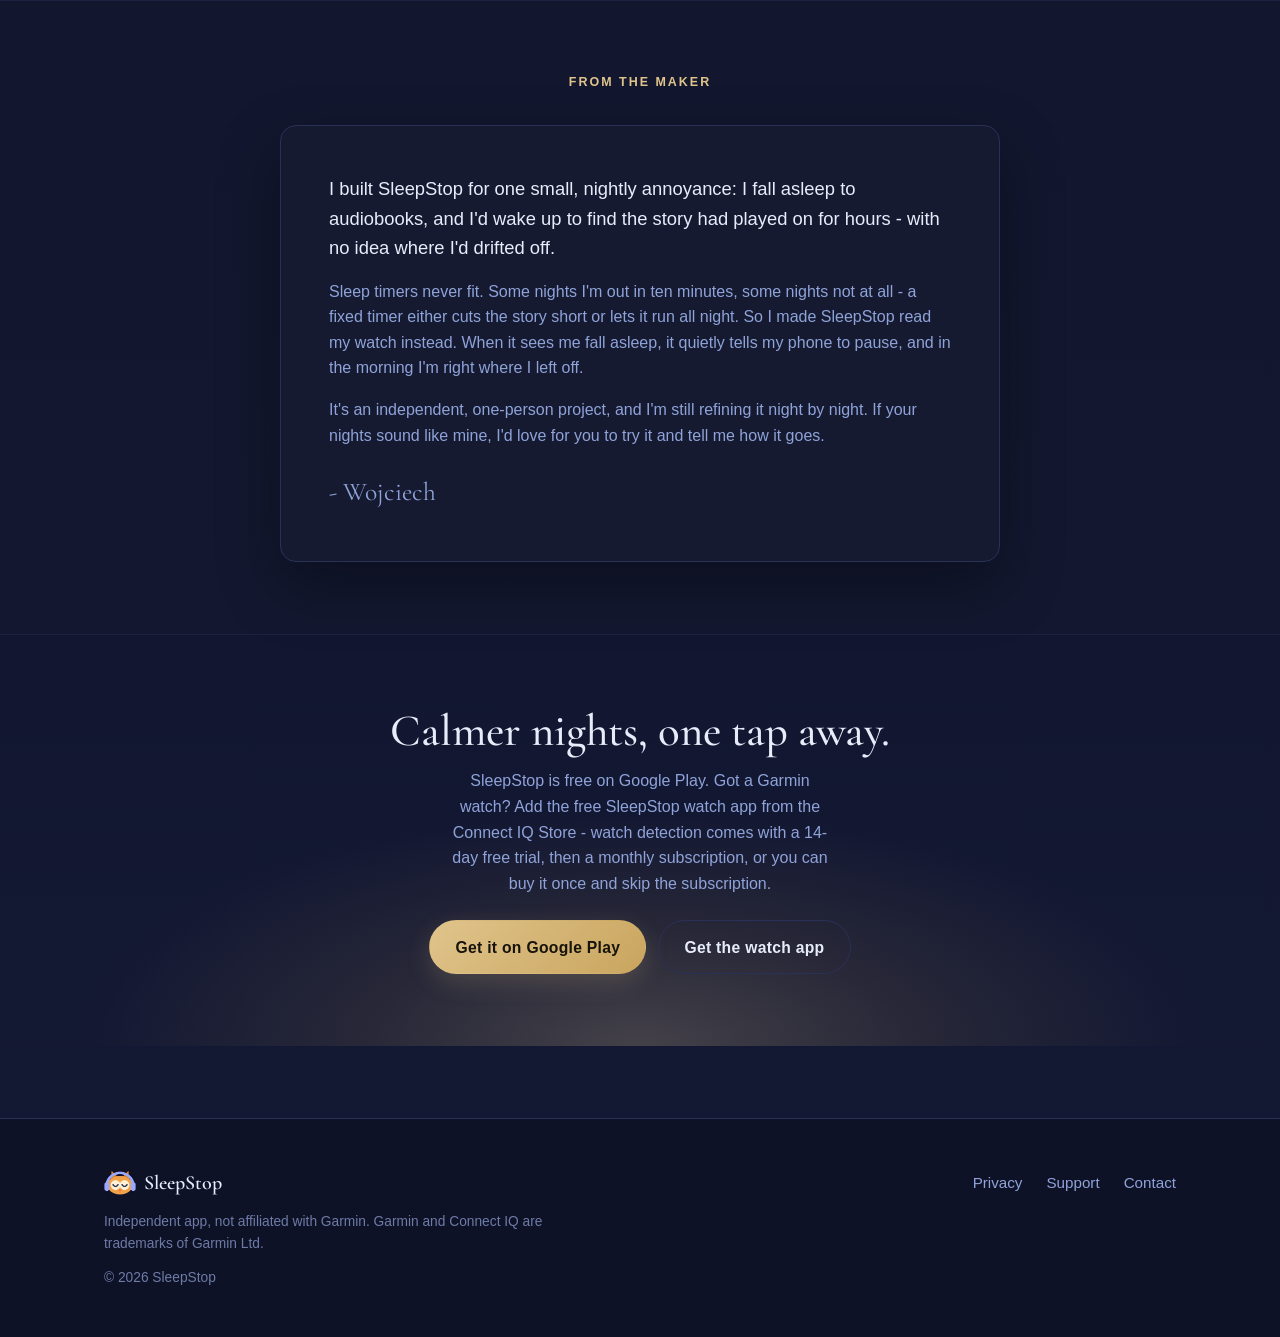
==== commit 9febede0: "feat(site): owl logo, v20 screenshots, one-time purchase in CTA/FAQ/privacy, no 'watch notices' copy" ====
--- a/index.html
+++ b/index.html
@@ -4,26 +4,26 @@
   <meta charset="UTF-8" />
   <meta name="viewport" content="width=device-width, initial-scale=1.0" />
   <title>SleepStop - never lose your place in an audiobook again</title>
-  <meta name="description" content="SleepStop pauses whatever's playing when you fall asleep - it notices with a Smartwatch, or with your phone alone - so you wake up right where you left off." />
+  <meta name="description" content="SleepStop stops whatever's playing when you fall asleep - with a Garmin watch, or with your phone alone - so you wake up right where you left off." />
   <meta name="theme-color" content="#0a0d1a" />
 
   <!-- Social / link preview (Open Graph + Twitter). -->
   <meta property="og:type" content="website" />
   <meta property="og:site_name" content="SleepStop" />
-  <meta property="og:url" content="https://wojsek-sek.github.io/SleepStopSite/" />
+  <meta property="og:url" content="https://sleepstop.site/" />
   <meta property="og:title" content="SleepStop - never lose your place in an audiobook again" />
-  <meta property="og:description" content="SleepStop notices when you fall asleep - with a Smartwatch, or just your phone - and pauses whatever's playing, so you wake up right where you left off." />
-  <meta property="og:image" content="https://wojsek-sek.github.io/SleepStopSite/assets/og-cover.png" />
+  <meta property="og:description" content="SleepStop detects when you fall asleep - with a Garmin watch, or just your phone - and stops whatever's playing, so you wake up right where you left off." />
+  <meta property="og:image" content="https://sleepstop.site/assets/og-cover.png" />
   <meta property="og:image:width" content="2400" />
   <meta property="og:image:height" content="1260" />
-  <meta property="og:image:alt" content="SleepStop - a gold crescent moon on a night-sky gradient." />
+  <meta property="og:image:alt" content="SleepStop - a sleepy owl wearing headphones on a night-sky gradient." />
   <meta name="twitter:card" content="summary_large_image" />
   <meta name="twitter:title" content="SleepStop - never lose your place in an audiobook again" />
-  <meta name="twitter:description" content="SleepStop notices when you fall asleep and pauses your audio - with a Smartwatch, or just your phone." />
-  <meta name="twitter:image" content="https://wojsek-sek.github.io/SleepStopSite/assets/og-cover.png" />
-
-  <link rel="icon" type="image/png" href="assets/moon.png" />
-  <link rel="apple-touch-icon" href="assets/moon.png" />
+  <meta name="twitter:description" content="SleepStop detects when you fall asleep and stops your audio - with a Garmin watch, or just your phone." />
+  <meta name="twitter:image" content="https://sleepstop.site/assets/og-cover.png" />
+
+  <link rel="icon" type="image/png" href="assets/favicon-owl.png" />
+  <link rel="apple-touch-icon" href="assets/apple-touch-icon.png" />
 
   <!-- Cormorant Garamond is self-hosted (@font-face at the top of styles.css, files in
        assets/fonts/). It came from Google Fonts until 2026-09-04, which sent every visitor's IP
@@ -40,7 +40,7 @@
   <header class="site-nav">
     <div class="nav-inner">
       <a class="brand" href="./">
-        <img class="brand-mark" src="assets/moon.png" alt="" />
+        <img class="brand-mark" src="assets/owl-mark.png" alt="" />
         <span class="brand-name">SleepStop</span>
       </a>
       <nav class="nav-links">
@@ -61,9 +61,10 @@
           <h1>Never lose your place in an audiobook again.</h1>
           <p class="hero-sub">
             Falling asleep to something? SleepStop quietly stops it - music,
-            audiobook, a podcast, whatever you left playing. With a smartwatch it
-            notices the moment you drift off; no watch, and a simple timer does the job
-            instead. Either way, you wake up right where you left off.
+            audiobook, a podcast, whatever you left playing. With a Garmin watch
+            measuring your heart rate and movement, SleepStop catches the moment you drift
+            off; with just your phone, it goes by stillness or a simple timer. Either way,
+            you wake up right where you left off.
           </p>
           <div class="hero-cta">
             <a class="btn btn-primary" href="https://play.google.com/store/apps/details?id=app.sleepstop.ws">Get it on Google Play</a>
@@ -105,14 +106,13 @@
           <p>Set it up once and forget it - SleepStop watches for sleep and pauses your audio so nothing plays on into the night.</p>
         </div>
         <ul class="check-list">
-          <li><span><strong>Notices when you're out</strong> - a Smartwatch reads your heart rate and stillness; no watch, and your phone can sense the same stillness on its own, or you can just set a timer.</span></li>
+          <li><span><strong>Detects when you're out</strong> - SleepStop reads your heart rate and stillness from a Garmin watch; with just your phone, it can go by the same stillness on its own, or you can just set a timer.</span></li>
           <li><span><strong>Mutes any audio</strong> - Music, videos, podcasts, audiobooks.</span></li>
           <li><span><strong>Winds the sound back</strong> - switch it on and it picks up from before you drifted off, stepping into the previous chapter if that is where you were.</span></li>
           <li><span><strong>Runs in the background</strong> - arm once, no nightly launch.</span></li>
           <li><span><strong>Shows your pattern</strong> - after a few nights, Stats tells you when you usually fall asleep and what you fall asleep to.</span></li>
           <li><span><strong>Private by design</strong> - no account, no ads, no cloud. Everything stays on your own devices.</span></li>
           <li><span><strong>Optional automatic sleep detection</strong> - pause on sleep without pressing start.</span></li>
-          <li><span><strong>Got it wrong? One tap undoes it</strong> - your audio resumes right where it stopped, with or without a watch.</span></li>
         </ul>
       </div>
     </section>
@@ -127,8 +127,8 @@
         <div class="steps">
           <div class="step">
             <div class="step-num">1</div>
-            <h3>Choose how it notices</h3>
-            <p>Wearing a smartwatch? It follows your heart rate and stillness in the background. Just your phone? It can sense that same stillness on its own - or skip the guessing and set a plain timer instead.</p>
+            <h3>Choose how it detects sleep</h3>
+            <p>Wearing a Garmin watch? SleepStop follows the heart rate and stillness your watch measures, in the background. Just your phone? SleepStop can go by that same stillness on its own - or skip the guessing and set a plain timer instead.</p>
           </div>
           <div class="step">
             <div class="step-num">2</div>
@@ -154,13 +154,13 @@
             <div class="phone-pair">
               <div class="phone-pair-item">
                 <div class="phone-frame">
-                  <img src="assets/phone-home.jpg" alt="SleepStop Home screen in Smartwatch mode: a dial counting down to morning, the watch connected, and the Automatic sleep detection and Rewind to when I fell asleep toggles" />
+                  <img src="assets/phone-home.jpg" alt="SleepStop Home screen in Smartwatch mode: the sleepy owl logo, a dial counting down to morning, the watch app shown as Connected, and the Automatic sleep detection and Rewind to when I fell asleep toggles" />
                 </div>
                 <p class="pair-label">With a Smartwatch</p>
               </div>
               <div class="phone-pair-item">
                 <div class="phone-frame">
-                  <img src="assets/phone-home-phone.jpg" alt="SleepStop Home screen in phone-only mode: choose to stop when you drift off, or dial in how many minutes you lie still, with a START button" />
+                  <img src="assets/phone-home-phone.jpg" alt="SleepStop Home screen in phone-only mode: the sleepy owl logo, a choice between stopping when you drift off or after a set time, a ruler for how many minutes you lie still, and a START button" />
                 </div>
                 <p class="pair-label">Just your phone</p>
               </div>
@@ -180,7 +180,7 @@
         <div class="feature-row">
           <div class="feature-media">
             <div class="phone-frame">
-              <img src="assets/phone-history.jpg" alt="SleepStop History: last night's stop outlined in gold - when you fell asleep, the audiobook and chapter, and where it stopped - above a timestamped list of earlier nights." />
+              <img src="assets/phone-history.jpg" alt="SleepStop History: last night's stop outlined in gold - when you fell asleep, the audiobook and chapter, and the time the audio stopped - above a list of earlier nights." />
             </div>
             <p class="feature-caption">History - every night it stopped your audio</p>
           </div>
@@ -194,21 +194,10 @@
 
         <div class="feature-row">
           <div class="feature-media">
-            <div class="phone-pair">
-              <div class="phone-pair-item">
-                <div class="phone-frame">
-                  <img src="assets/phone-stats.jpg" alt="SleepStop Stats screen: when you fall asleep over the last 7 days, 14 days or all nights, and how many minutes you listen before you drift off" />
-                </div>
-                <p class="pair-label">When you fall asleep</p>
-              </div>
-              <div class="phone-pair-item">
-                <div class="phone-frame">
-                  <img src="assets/phone-stats2.jpg" alt="SleepStop Stats screen: the minutes of listening before sleep, app by app, and what you fall asleep to - for example Audible, Spotify and YouTube" />
-                </div>
-                <p class="pair-label">What puts you to sleep</p>
-              </div>
+            <div class="phone-frame">
+              <img src="assets/phone-stats.jpg" alt="SleepStop Stats screen: the minutes it takes you to drift off to audiobooks, podcasts, music and video, and which apps you fall asleep to - for example Audible, Spotify and YouTube" />
             </div>
-            <p class="feature-caption">Stats - your usual bedtime, in numbers</p>
+            <p class="feature-caption">Stats - what puts you to sleep fastest</p>
           </div>
           <div class="feature-text">
             <p class="eyebrow">Your pattern</p>
@@ -225,7 +214,7 @@
         <div class="feature-row">
           <div class="feature-media">
             <div class="phone-frame">
-              <img src="assets/phone-settings.jpg" alt="SleepStop Settings screen: a phone-or-watch source picker, the subscription, then grouped rows for your watch brand, its setup steps and your sleep hours, and help, privacy and contact" />
+              <img src="assets/phone-settings.jpg" alt="SleepStop Settings screen: a phone-or-watch source picker, the watch-mode status, then grouped rows for your watch brand, its setup steps and your sleep hours, and help, privacy and contact" />
             </div>
             <p class="feature-caption">Settings - pick your source, set your hours</p>
           </div>
@@ -273,7 +262,8 @@
         <h2>Calmer nights, one tap away.</h2>
         <p>SleepStop is free on Google Play. Got a Garmin watch? Add the free SleepStop
           watch app from the Connect IQ Store - watch detection comes with a 14-day free
-          trial, then a monthly subscription.</p>
+          trial, then a monthly subscription, or you can buy it once and skip the
+          subscription.</p>
         <div class="cta-buttons">
           <a class="btn btn-primary" href="https://play.google.com/store/apps/details?id=app.sleepstop.ws">Get it on Google Play</a>
           <a class="btn btn-secondary" href="https://apps.garmin.com/apps/57247def-3a3c-4caf-bb72-bbf6363b6054">Get the watch app</a>
@@ -288,7 +278,7 @@
     <div class="footer-inner">
       <div class="footer-top">
         <a class="footer-brand" href="./">
-          <img src="assets/moon.png" alt="" />
+          <img src="assets/owl-mark.png" alt="" />
           <span>SleepStop</span>
         </a>
         <nav class="footer-links">
--- a/styles.css
+++ b/styles.css
@@ -282,7 +282,7 @@
   align-items: center;
   gap: var(--space-sm);
 }
-.brand-mark { width: 34px; height: 34px; }
+.brand-mark { width: 40px; height: auto; }
 .brand-name {
   font-family: var(--font-display);
   font-size: 1.5rem;
@@ -332,7 +332,7 @@
   font-weight: 600;
   color: var(--text-prime);
 }
-.footer-brand img { width: 26px; height: 26px; }
+.footer-brand img { width: 32px; height: auto; }
 .footer-links {
   display: flex;
   flex-wrap: wrap;
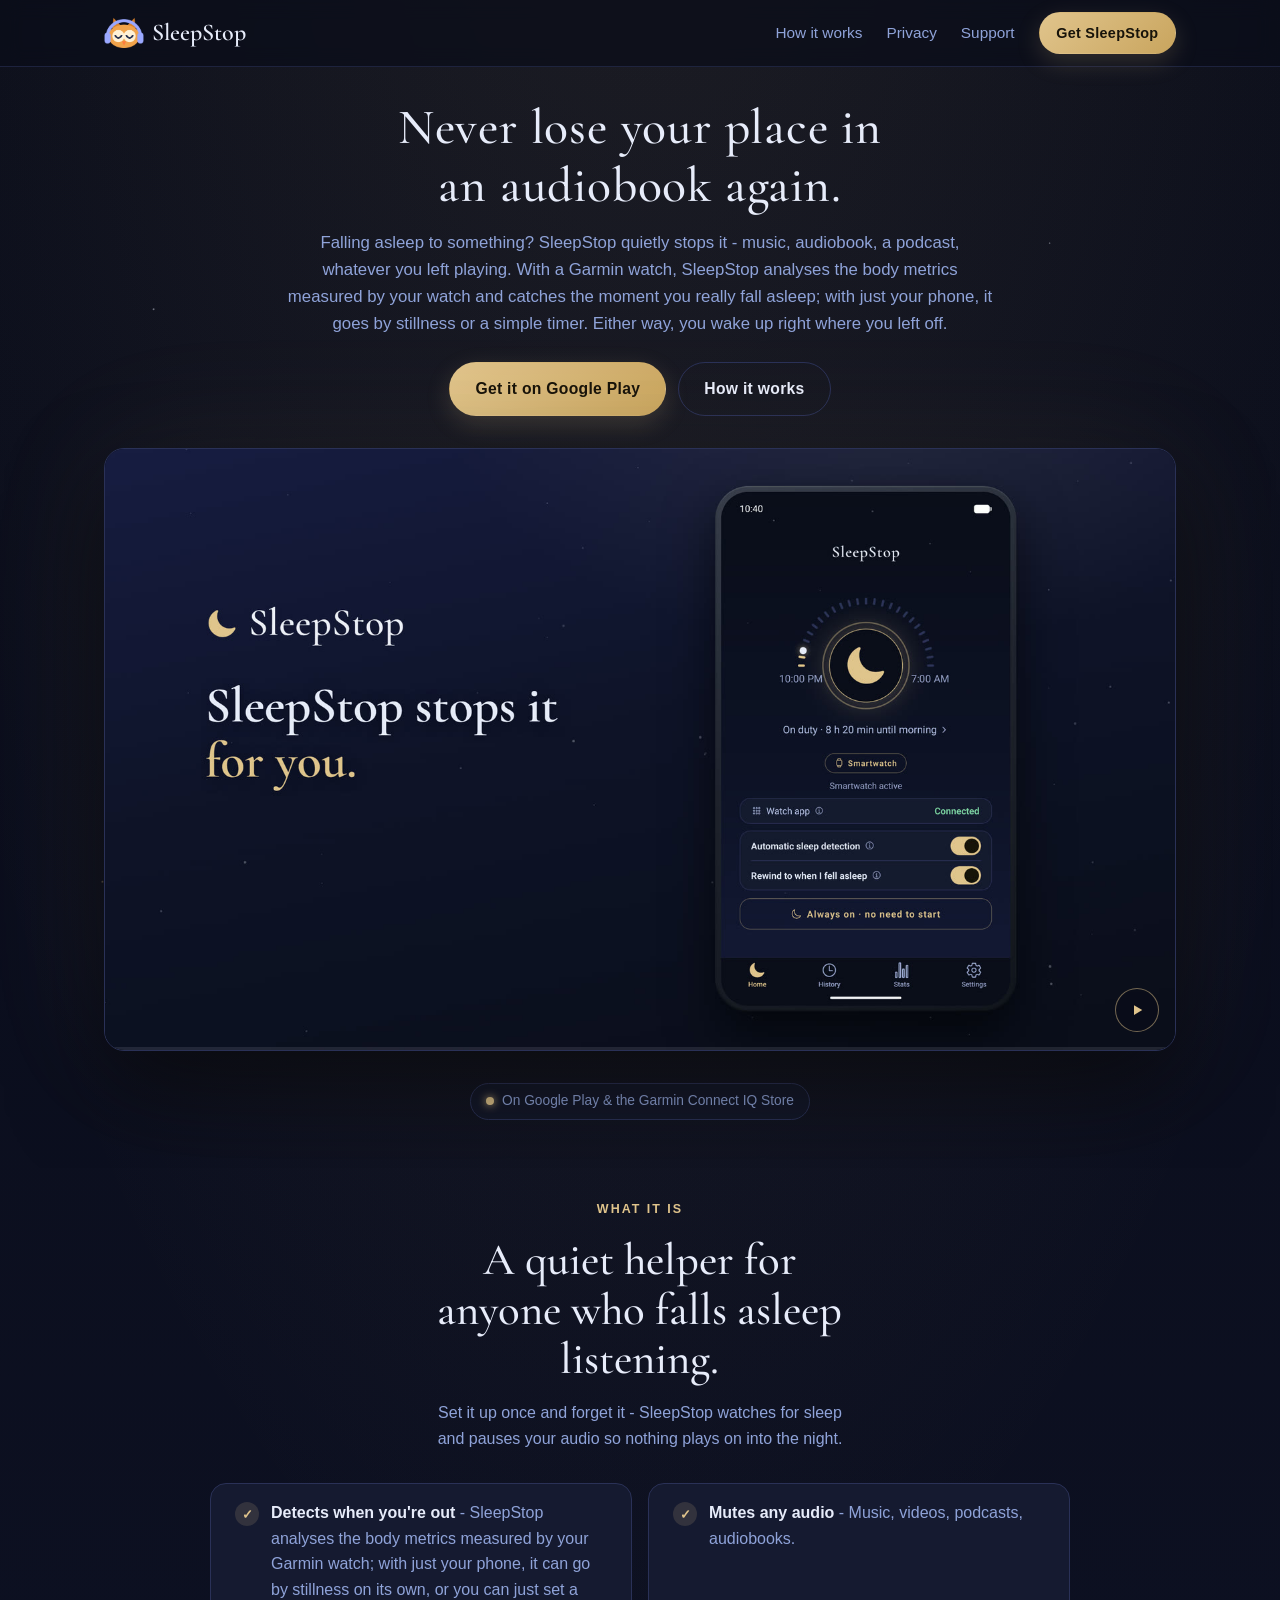
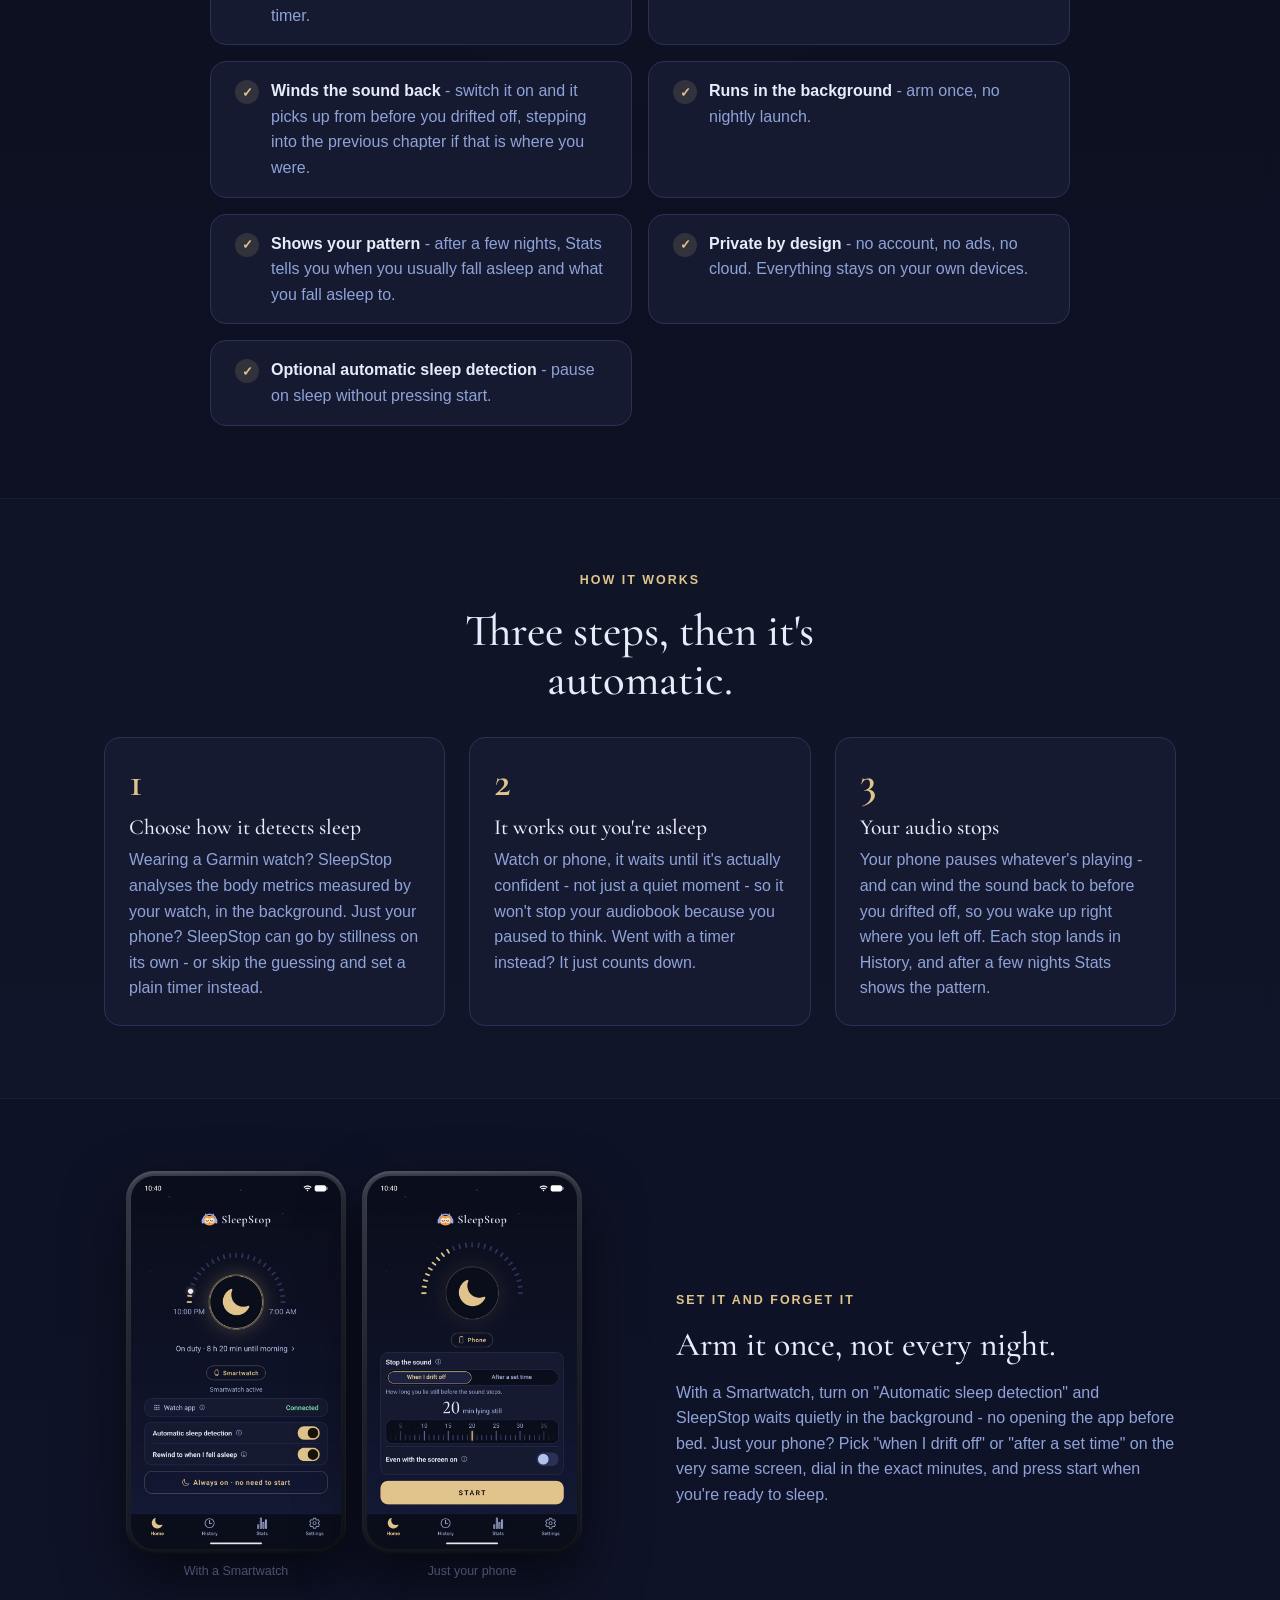
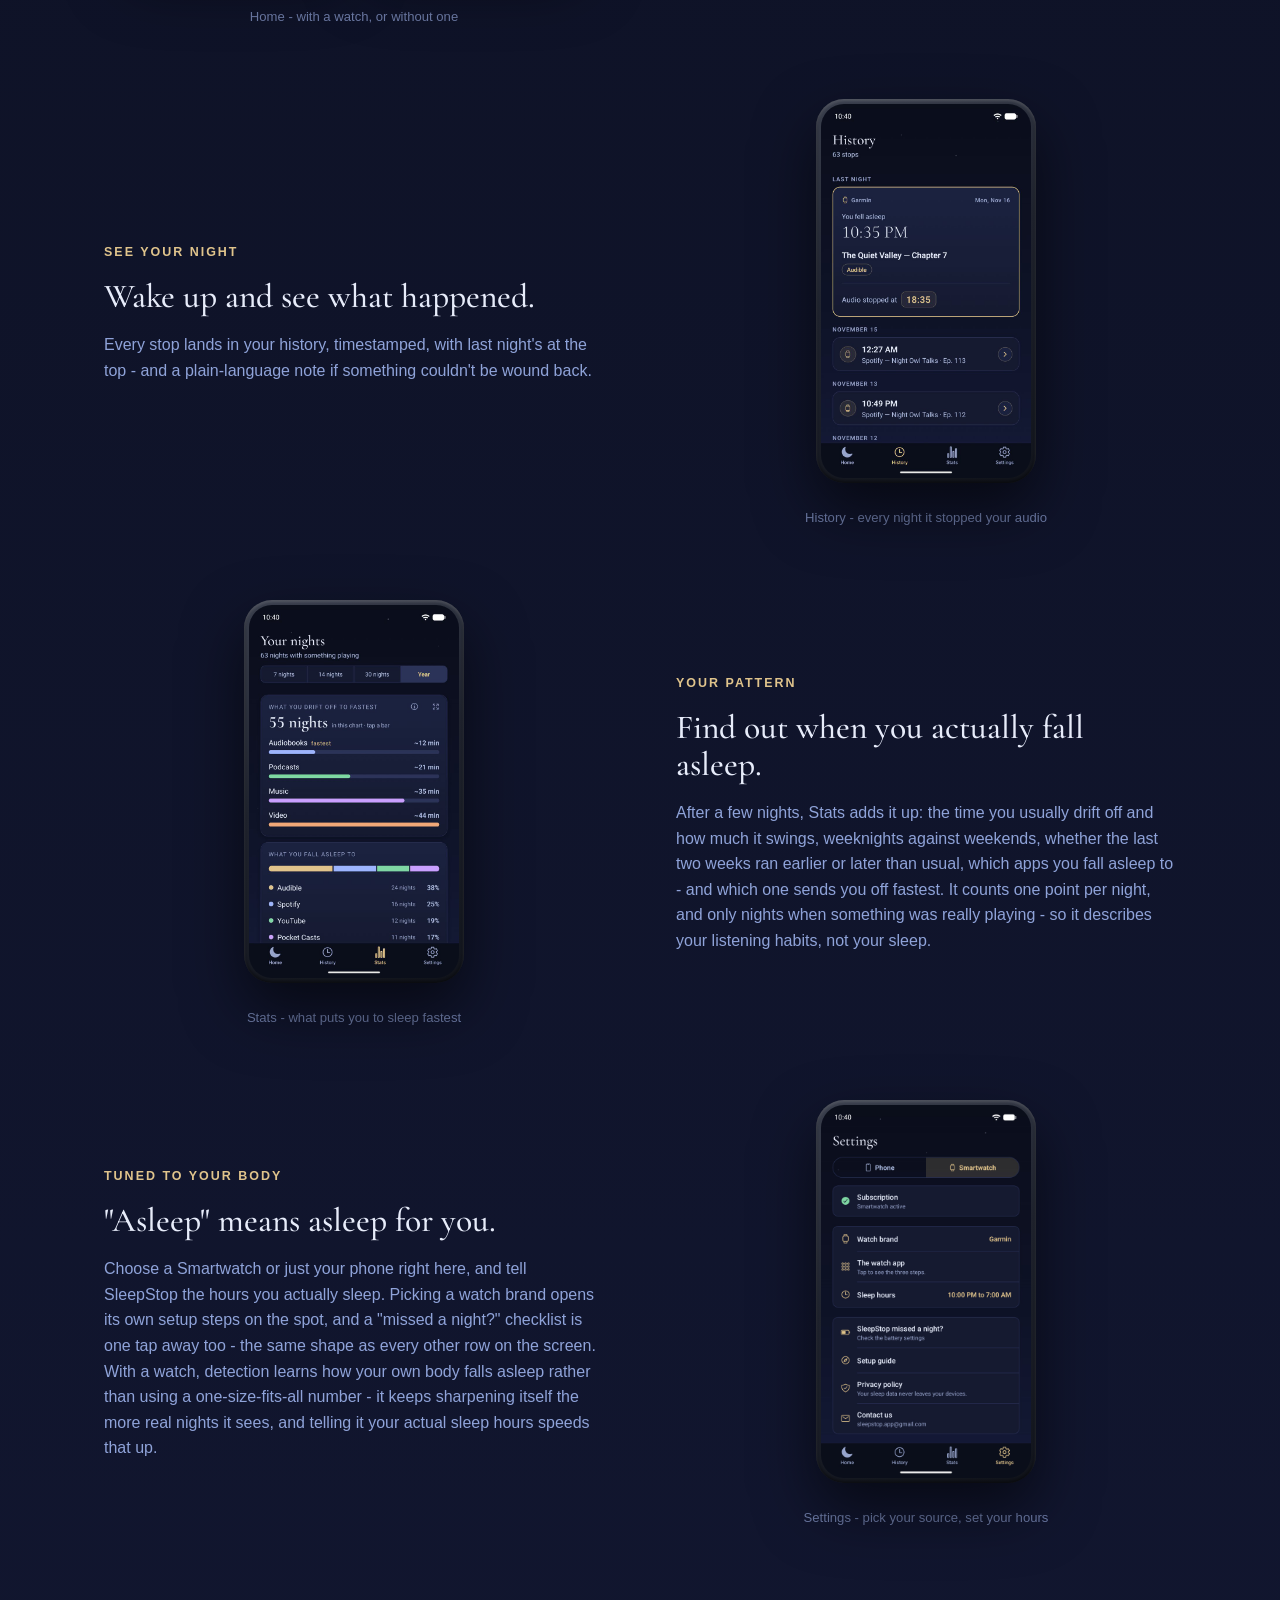
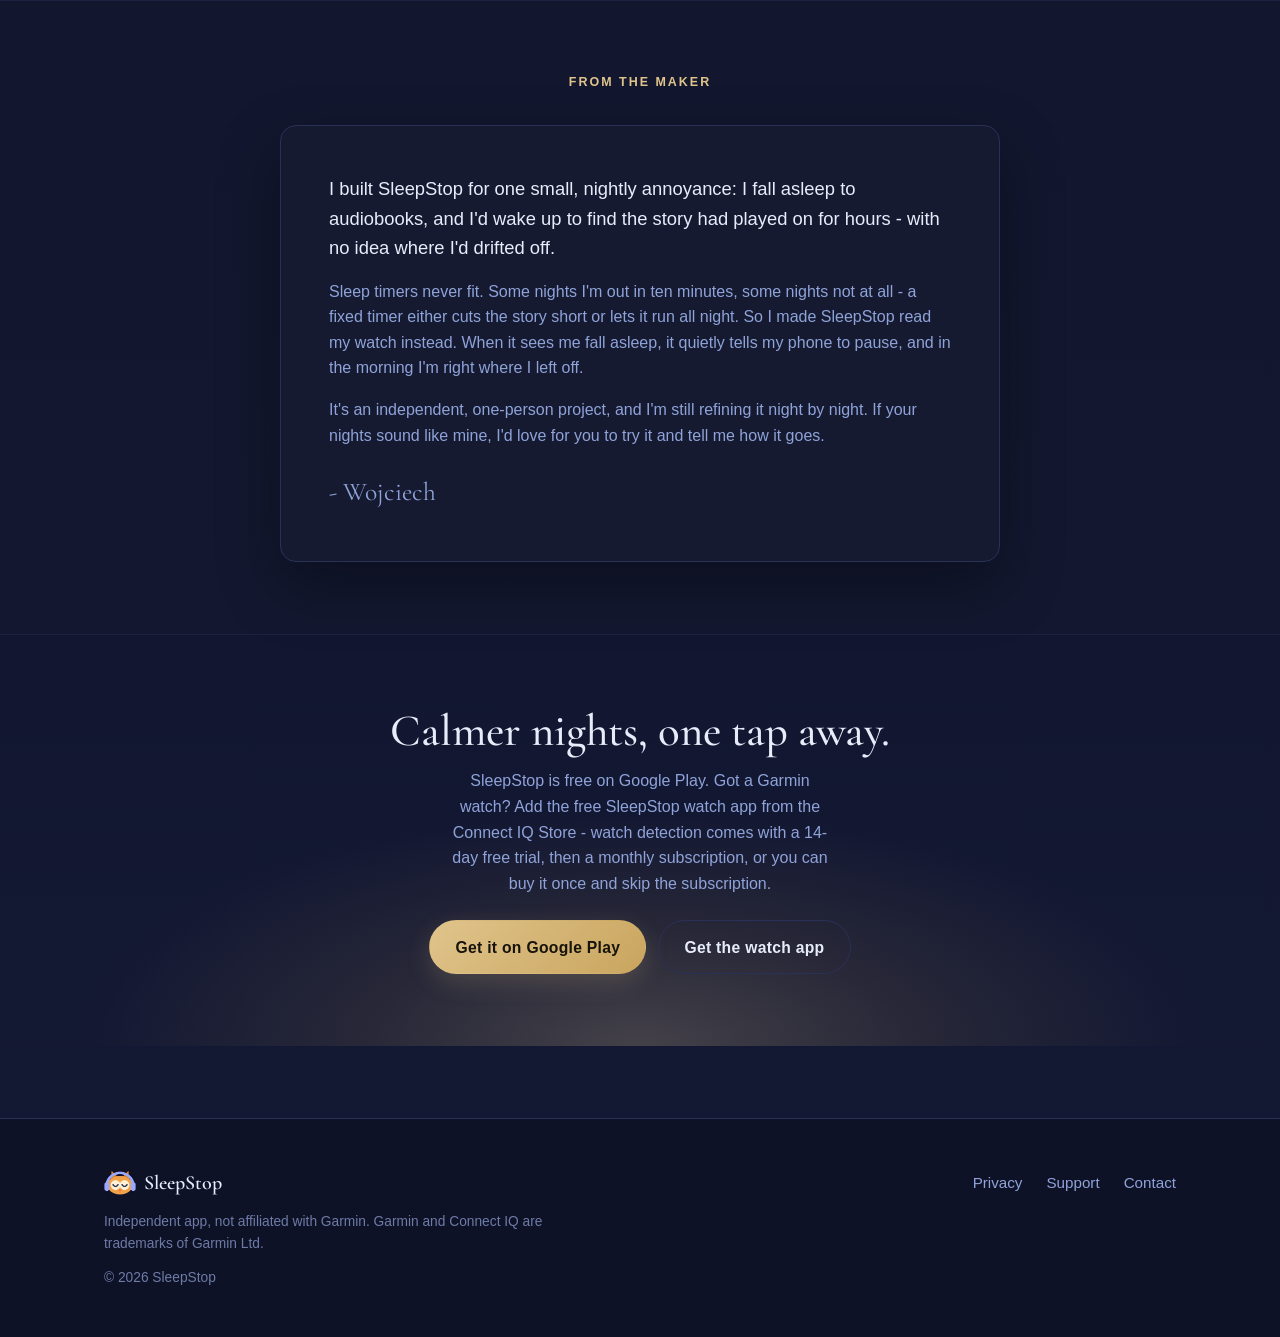
==== commit e640e0c7: "copy(site): say 'body metrics measured by your watch' instead of heart rate / stillness (his rule 26" ====
--- a/index.html
+++ b/index.html
@@ -61,9 +61,9 @@
           <h1>Never lose your place in an audiobook again.</h1>
           <p class="hero-sub">
             Falling asleep to something? SleepStop quietly stops it - music,
-            audiobook, a podcast, whatever you left playing. With a Garmin watch
-            measuring your heart rate and movement, SleepStop catches the moment you drift
-            off; with just your phone, it goes by stillness or a simple timer. Either way,
+            audiobook, a podcast, whatever you left playing. With a Garmin watch,
+            SleepStop analyses the body metrics measured by your watch and catches the moment
+            you really fall asleep; with just your phone, it goes by stillness or a simple timer. Either way,
             you wake up right where you left off.
           </p>
           <div class="hero-cta">
@@ -106,7 +106,7 @@
           <p>Set it up once and forget it - SleepStop watches for sleep and pauses your audio so nothing plays on into the night.</p>
         </div>
         <ul class="check-list">
-          <li><span><strong>Detects when you're out</strong> - SleepStop reads your heart rate and stillness from a Garmin watch; with just your phone, it can go by the same stillness on its own, or you can just set a timer.</span></li>
+          <li><span><strong>Detects when you're out</strong> - SleepStop analyses the body metrics measured by your Garmin watch; with just your phone, it can go by stillness on its own, or you can just set a timer.</span></li>
           <li><span><strong>Mutes any audio</strong> - Music, videos, podcasts, audiobooks.</span></li>
           <li><span><strong>Winds the sound back</strong> - switch it on and it picks up from before you drifted off, stepping into the previous chapter if that is where you were.</span></li>
           <li><span><strong>Runs in the background</strong> - arm once, no nightly launch.</span></li>
@@ -128,7 +128,7 @@
           <div class="step">
             <div class="step-num">1</div>
             <h3>Choose how it detects sleep</h3>
-            <p>Wearing a Garmin watch? SleepStop follows the heart rate and stillness your watch measures, in the background. Just your phone? SleepStop can go by that same stillness on its own - or skip the guessing and set a plain timer instead.</p>
+            <p>Wearing a Garmin watch? SleepStop analyses the body metrics measured by your watch, in the background. Just your phone? SleepStop can go by stillness on its own - or skip the guessing and set a plain timer instead.</p>
           </div>
           <div class="step">
             <div class="step-num">2</div>
@@ -224,8 +224,8 @@
             <p>Choose a Smartwatch or just your phone right here, and tell SleepStop
               the hours you actually sleep. Picking a watch brand opens its own setup steps
               on the spot, and a "missed a night?" checklist is one tap away too - the same
-              shape as every other row on the screen. With a watch, detection tunes itself to
-              your own resting heart rate rather than a one-size-fits-all number - it keeps
+              shape as every other row on the screen. With a watch, detection learns how your
+              own body falls asleep rather than using a one-size-fits-all number - it keeps
               sharpening itself the more real nights it sees, and telling it your actual
               sleep hours speeds that up.</p>
           </div>
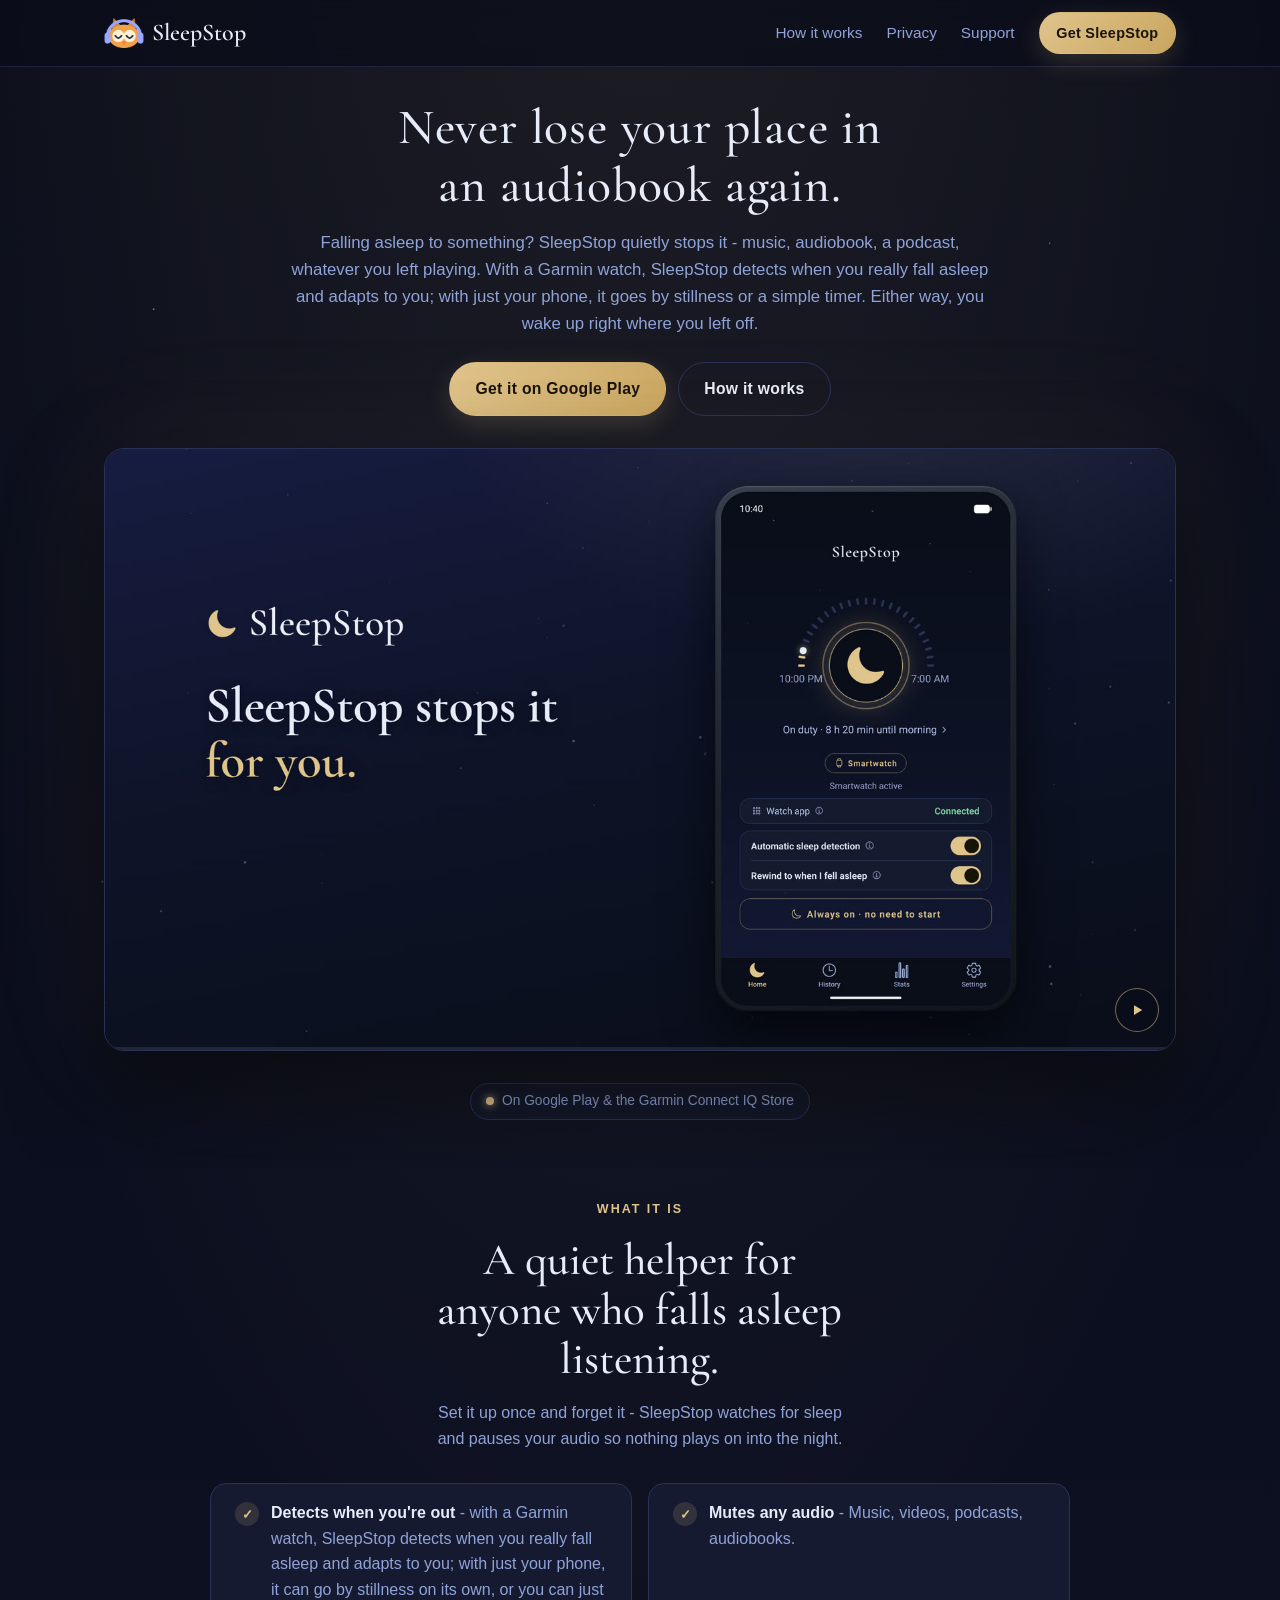
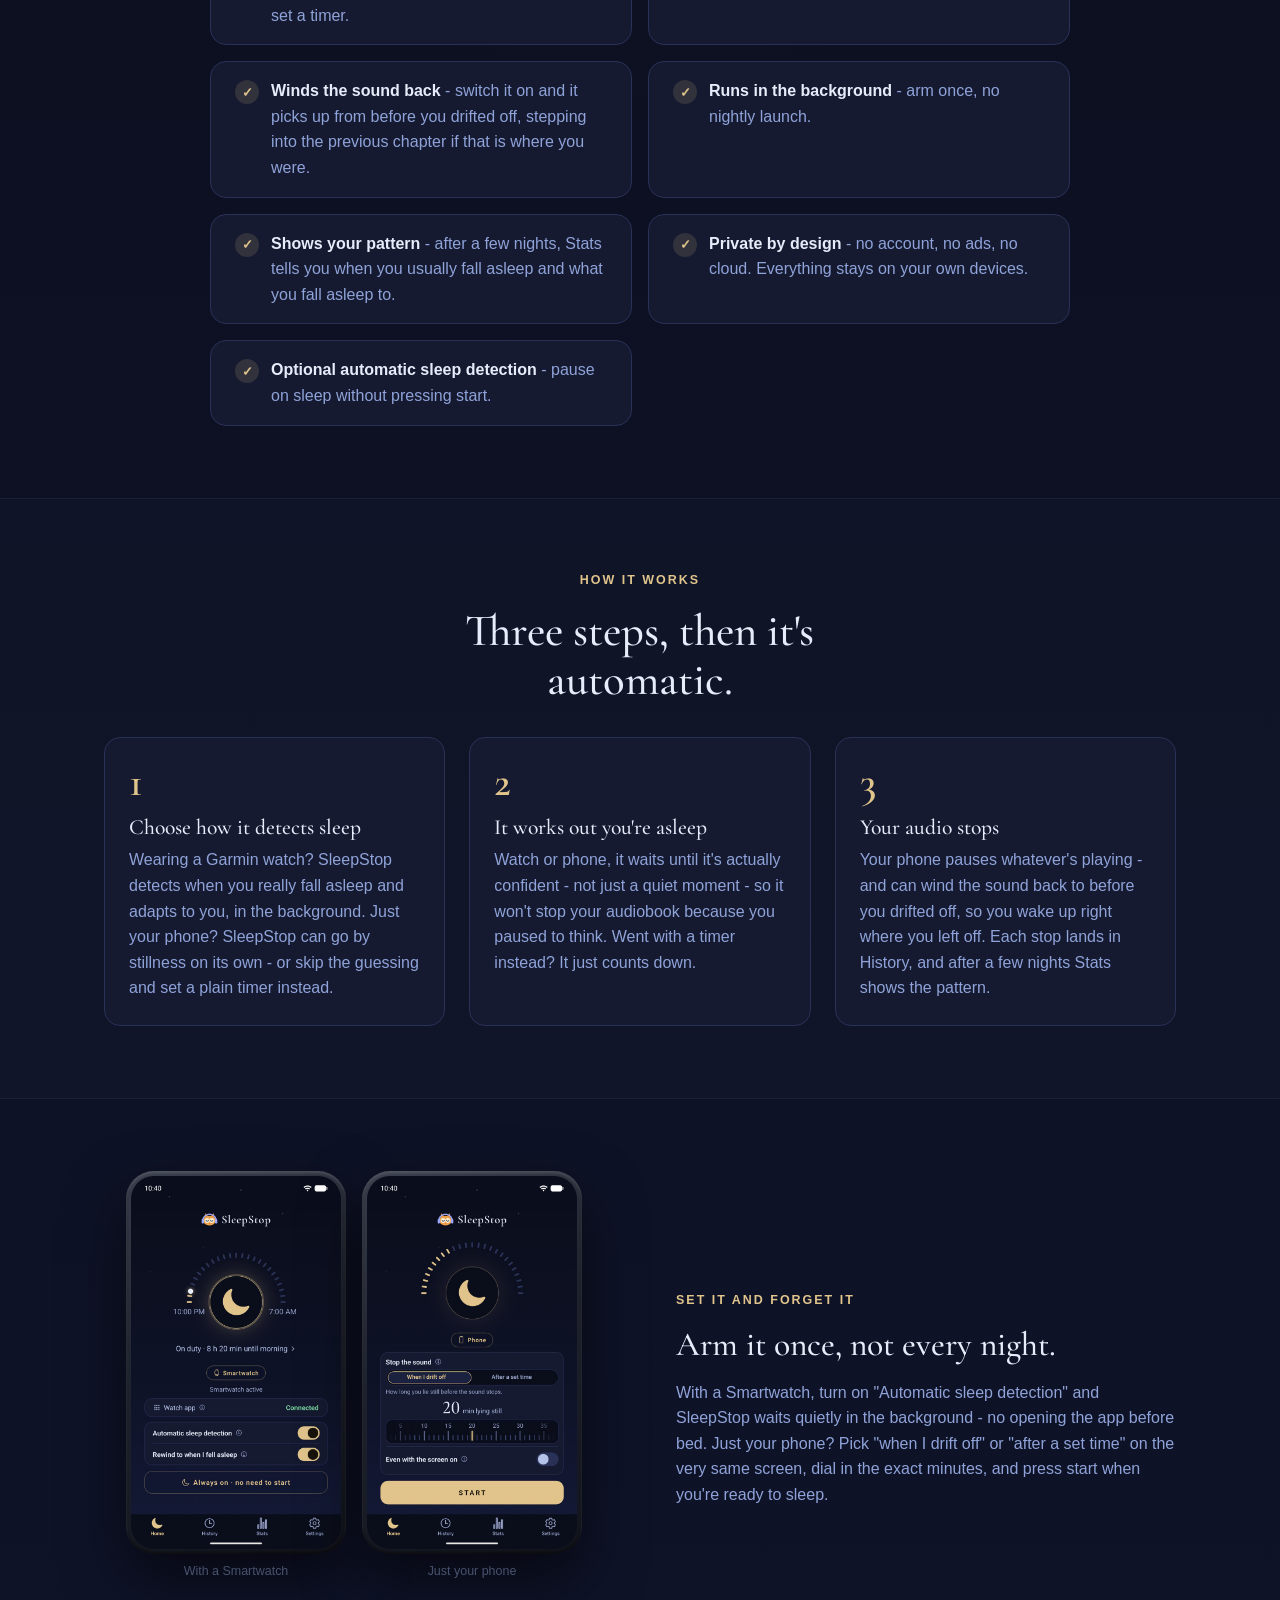
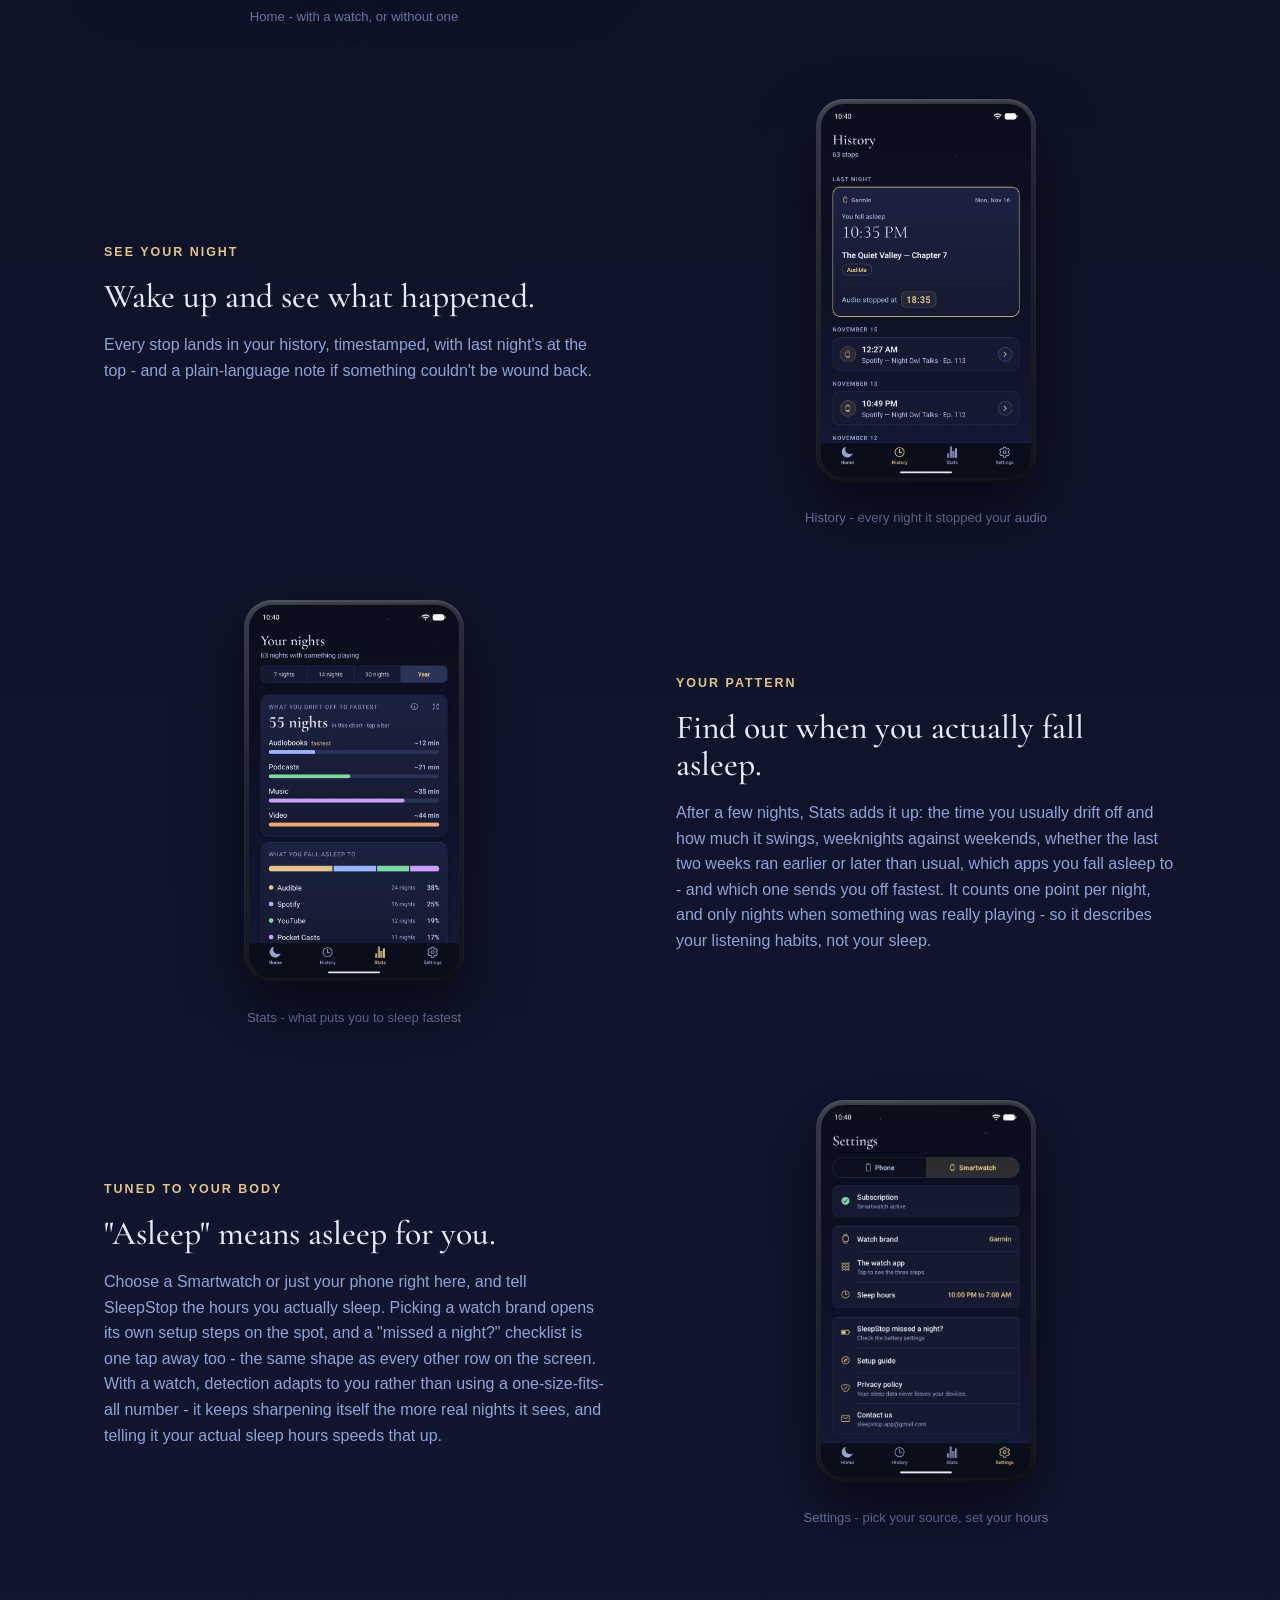
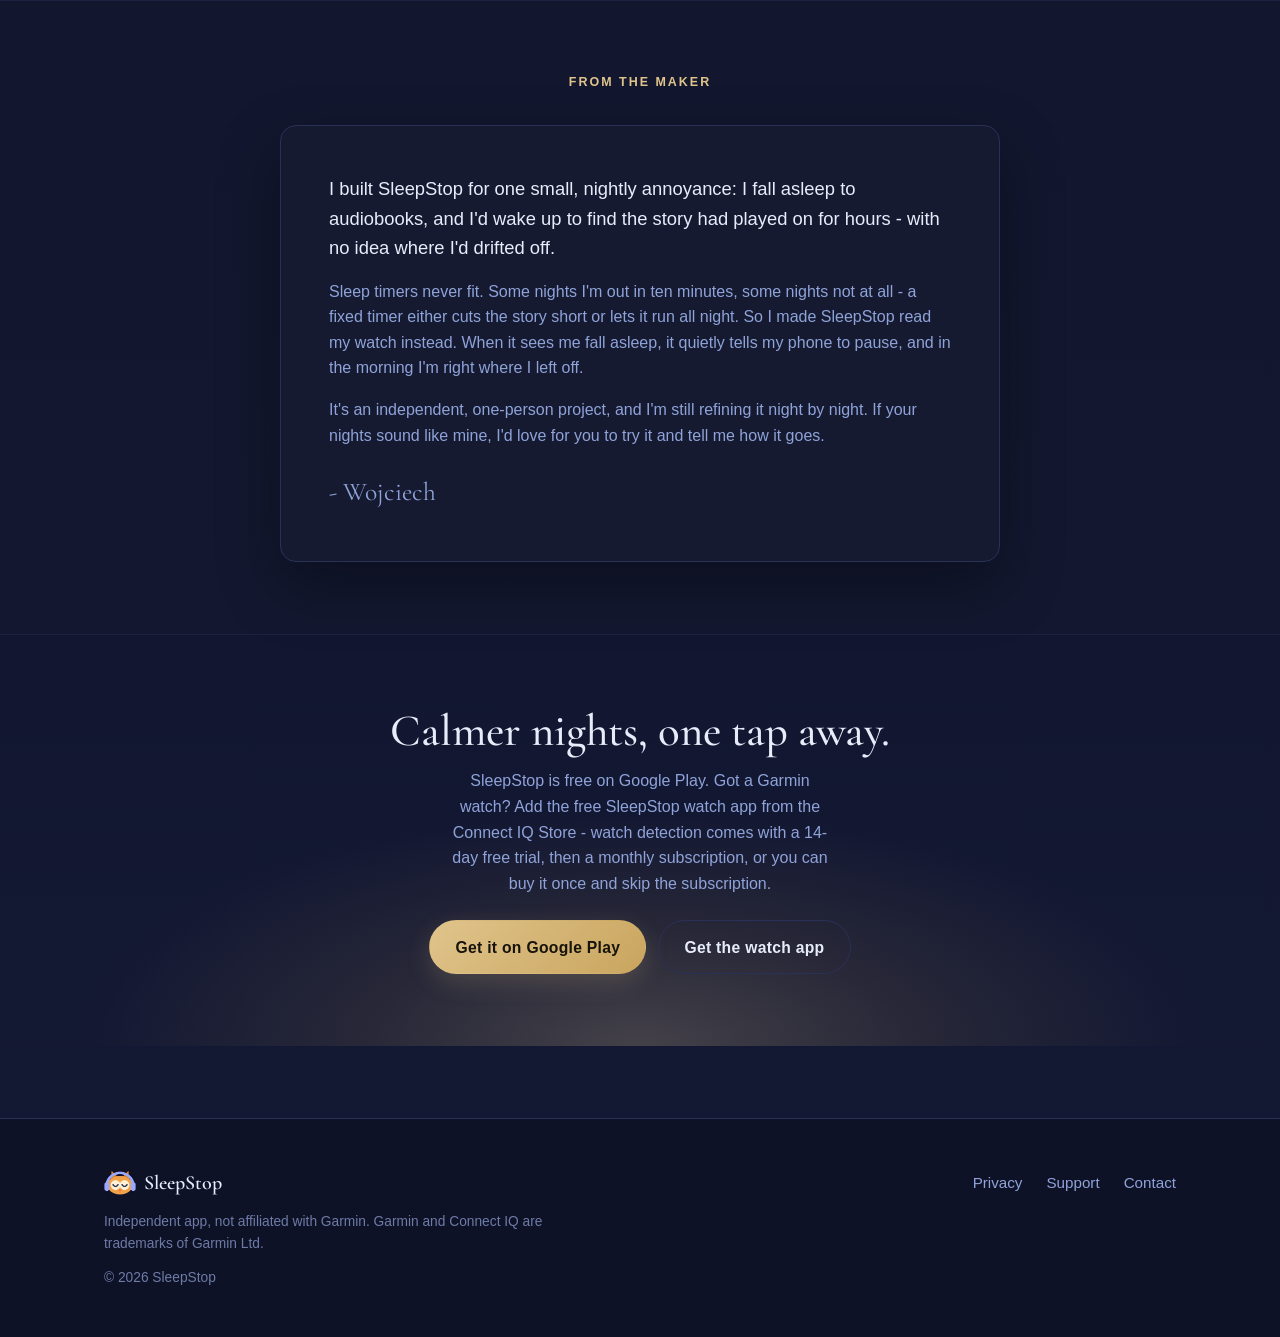
==== commit 75ee75cc: "copy(site): 'detects when you really fall asleep and adapts to you' (his call 26-11)" ====
--- a/index.html
+++ b/index.html
@@ -62,8 +62,8 @@
           <p class="hero-sub">
             Falling asleep to something? SleepStop quietly stops it - music,
             audiobook, a podcast, whatever you left playing. With a Garmin watch,
-            SleepStop analyses the body metrics measured by your watch and catches the moment
-            you really fall asleep; with just your phone, it goes by stillness or a simple timer. Either way,
+            SleepStop detects when you really fall asleep and adapts to
+            you; with just your phone, it goes by stillness or a simple timer. Either way,
             you wake up right where you left off.
           </p>
           <div class="hero-cta">
@@ -106,7 +106,7 @@
           <p>Set it up once and forget it - SleepStop watches for sleep and pauses your audio so nothing plays on into the night.</p>
         </div>
         <ul class="check-list">
-          <li><span><strong>Detects when you're out</strong> - SleepStop analyses the body metrics measured by your Garmin watch; with just your phone, it can go by stillness on its own, or you can just set a timer.</span></li>
+          <li><span><strong>Detects when you're out</strong> - with a Garmin watch, SleepStop detects when you really fall asleep and adapts to you; with just your phone, it can go by stillness on its own, or you can just set a timer.</span></li>
           <li><span><strong>Mutes any audio</strong> - Music, videos, podcasts, audiobooks.</span></li>
           <li><span><strong>Winds the sound back</strong> - switch it on and it picks up from before you drifted off, stepping into the previous chapter if that is where you were.</span></li>
           <li><span><strong>Runs in the background</strong> - arm once, no nightly launch.</span></li>
@@ -128,7 +128,7 @@
           <div class="step">
             <div class="step-num">1</div>
             <h3>Choose how it detects sleep</h3>
-            <p>Wearing a Garmin watch? SleepStop analyses the body metrics measured by your watch, in the background. Just your phone? SleepStop can go by stillness on its own - or skip the guessing and set a plain timer instead.</p>
+            <p>Wearing a Garmin watch? SleepStop detects when you really fall asleep and adapts to you, in the background. Just your phone? SleepStop can go by stillness on its own - or skip the guessing and set a plain timer instead.</p>
           </div>
           <div class="step">
             <div class="step-num">2</div>
@@ -224,8 +224,8 @@
             <p>Choose a Smartwatch or just your phone right here, and tell SleepStop
               the hours you actually sleep. Picking a watch brand opens its own setup steps
               on the spot, and a "missed a night?" checklist is one tap away too - the same
-              shape as every other row on the screen. With a watch, detection learns how your
-              own body falls asleep rather than using a one-size-fits-all number - it keeps
+              shape as every other row on the screen. With a watch, detection adapts to
+              you rather than using a one-size-fits-all number - it keeps
               sharpening itself the more real nights it sees, and telling it your actual
               sleep hours speeds that up.</p>
           </div>
